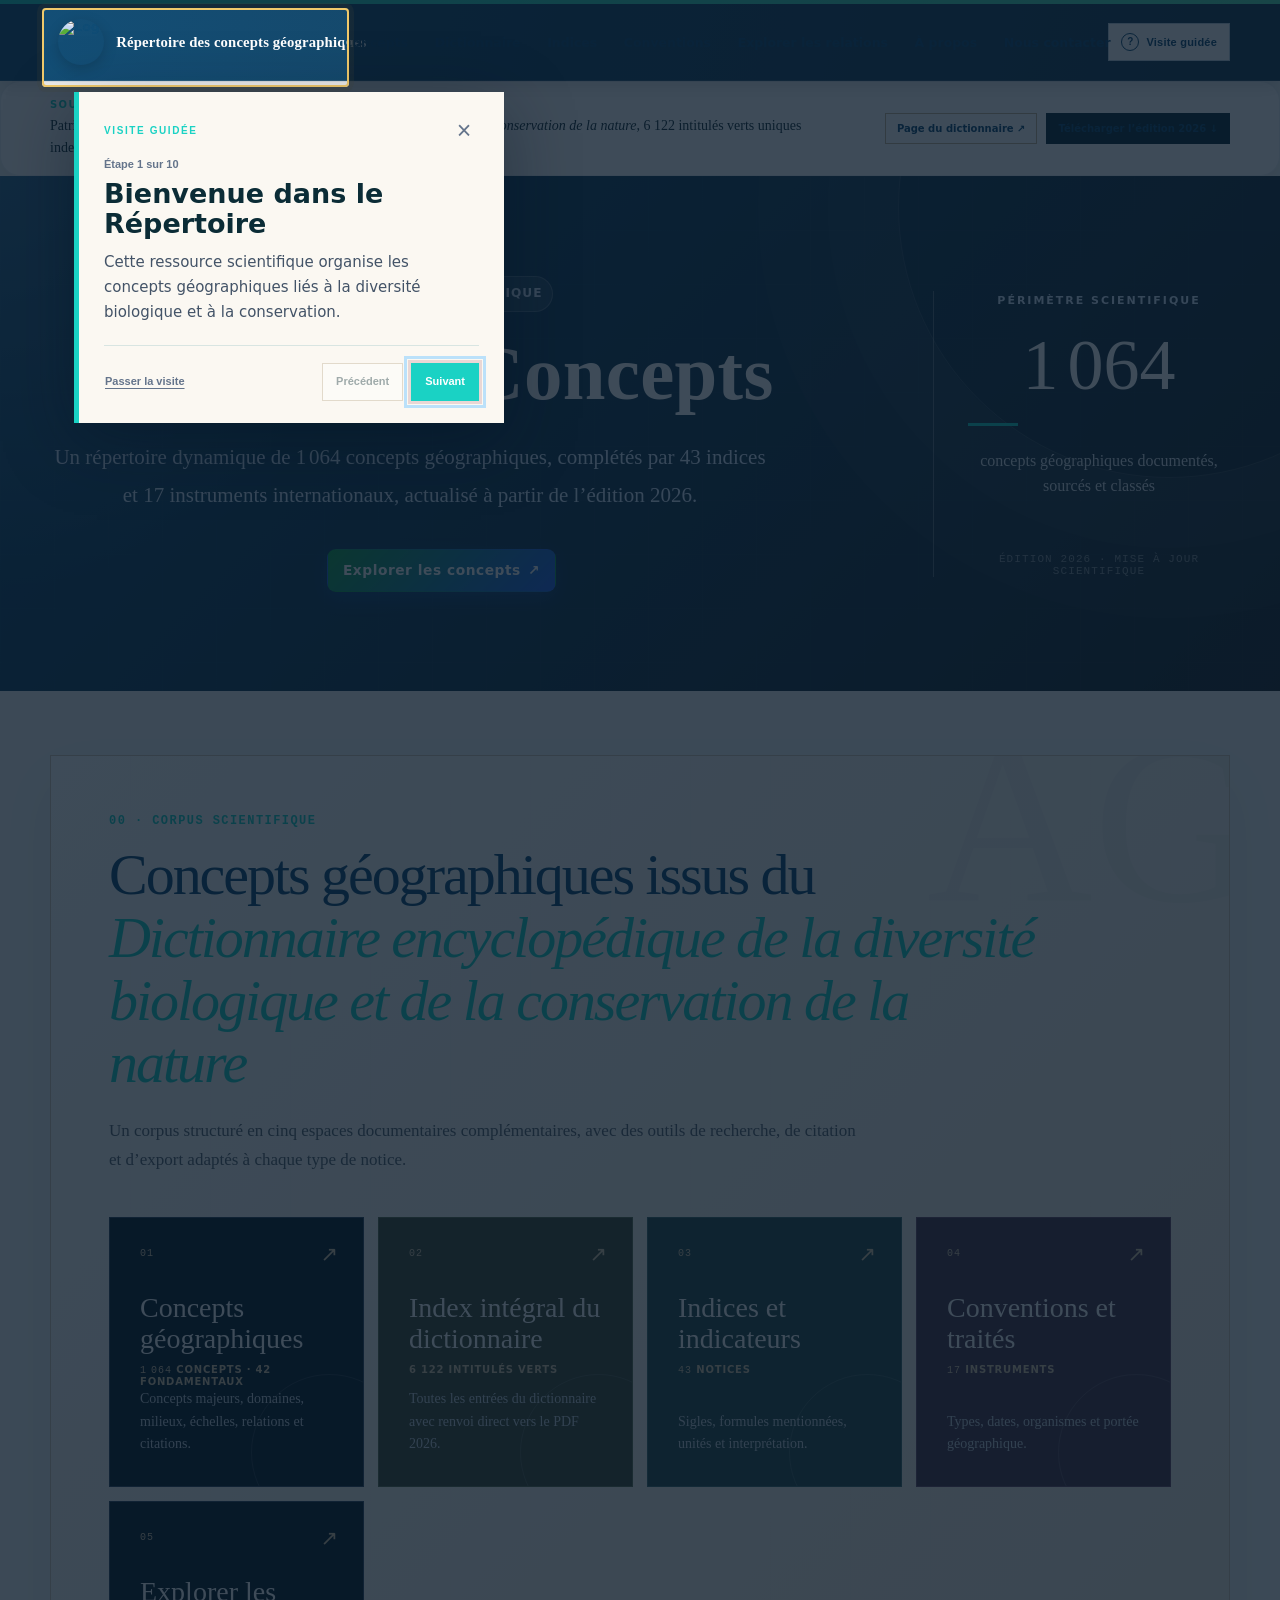
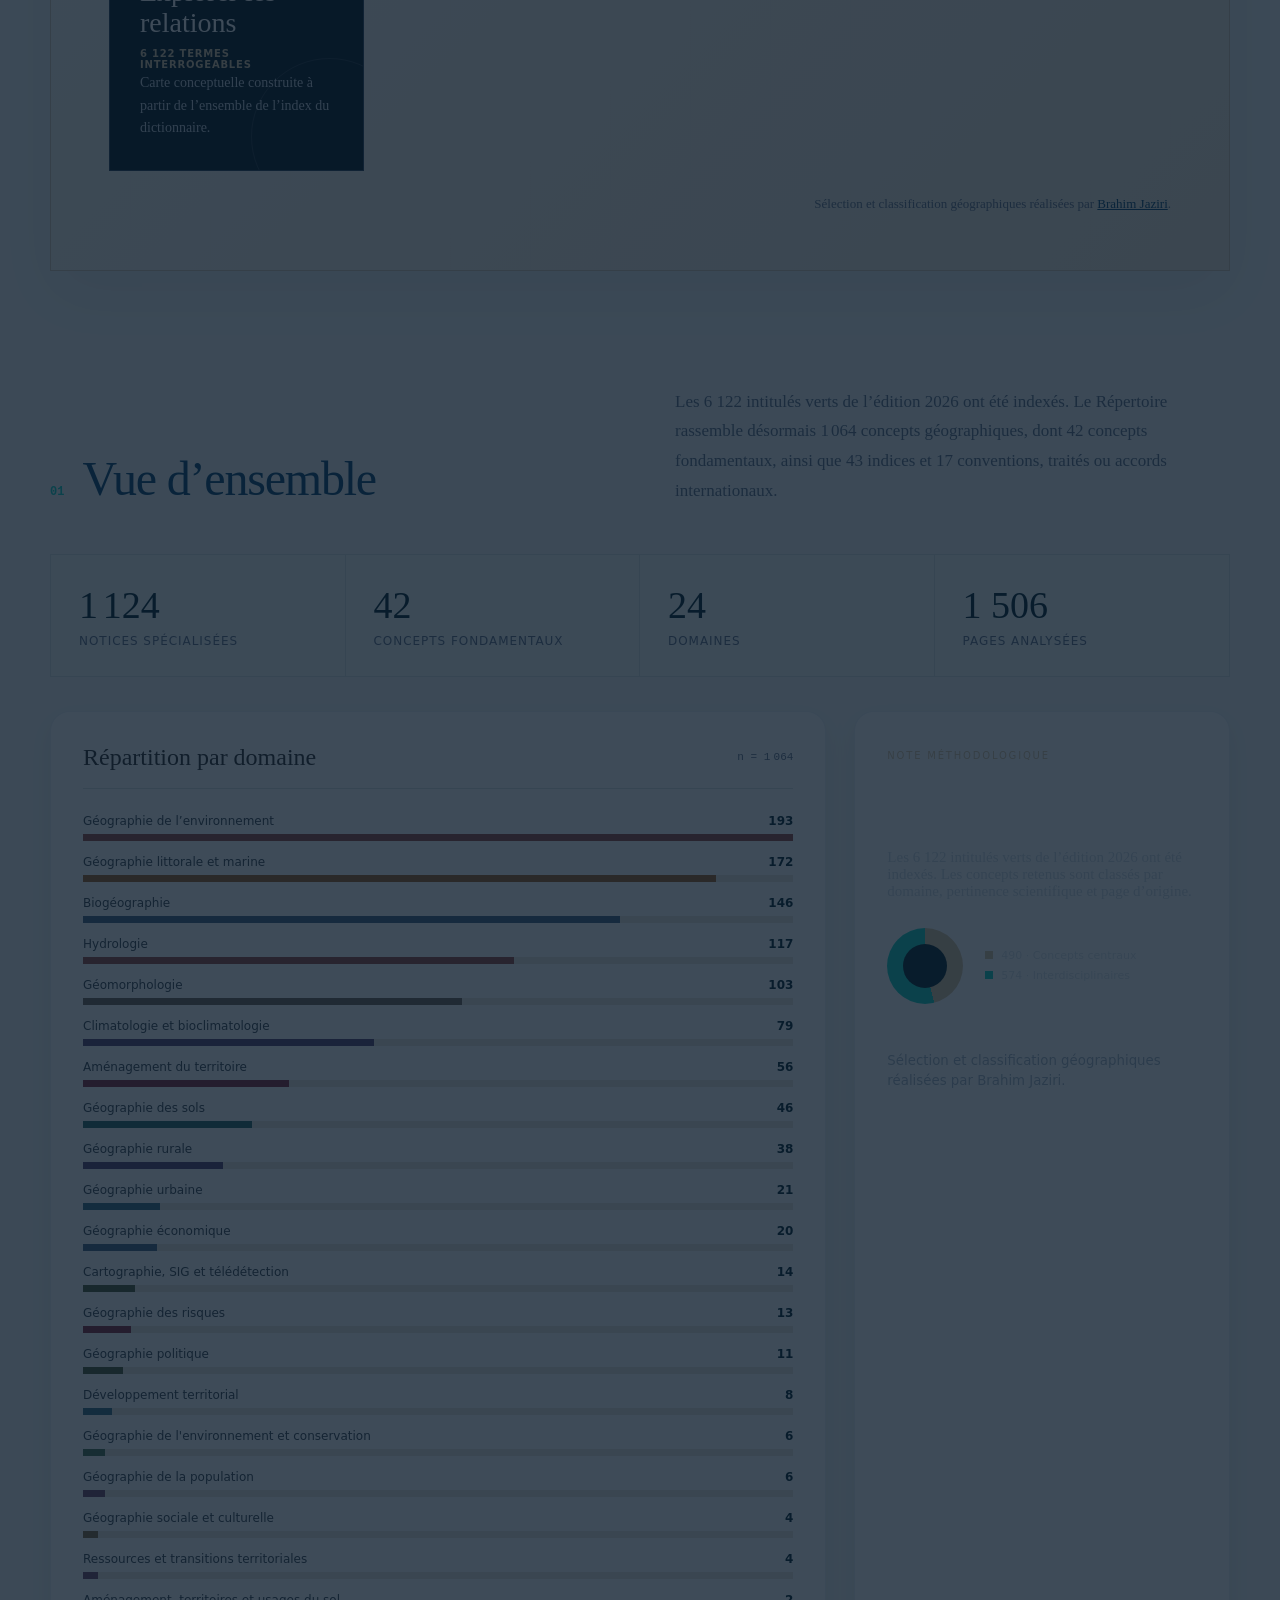
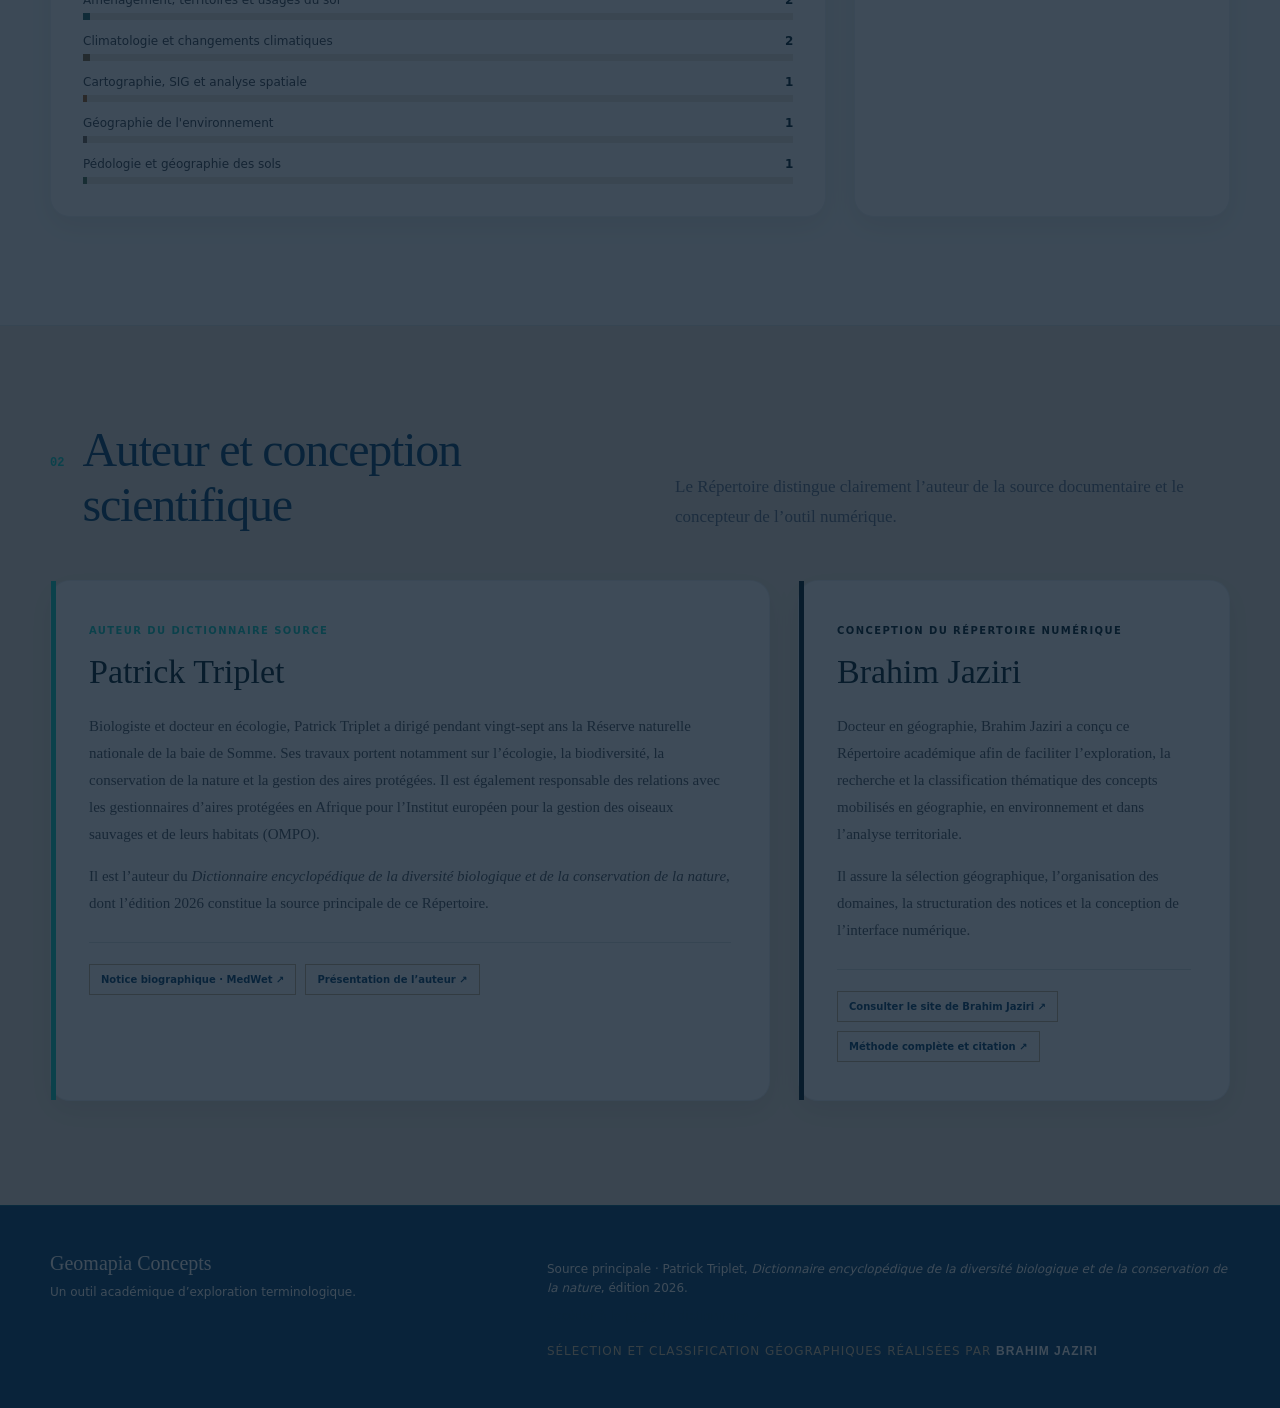
==== index.html @ e2e4eeda "Add files via upload" ====
<!doctype html>
<html lang="fr">
  <head>
    <meta charset="UTF-8" />
    <meta name="viewport" content="width=device-width, initial-scale=1.0" />
    <meta
      name="description"
      content="Geomapia Concepts de 1 500 concepts sur la diversité biologique et la conservation, complétés par 43 indices, 18 instruments internationaux et l’index intégral des 6 122 entrées du dictionnaire de Patrick Triplet."
    />
    <title>Geomapia Concepts</title>
    <link rel="stylesheet" href="./styles.css?v=20260805-geomapia-final" />
    <script src="./suggestions-config.js?v=20260730-4"></script>
    <script src="./navigation.js?v=20260730-3" defer></script>
    <script src="./app.js?v=20260730-5" defer></script>
    <script src="./analytics.js?v=20260730-1" defer></script>
    <script src="./tour.js?v=20260730-3" defer></script>
  </head>
  <body>
    <main>
      <header class="masthead">
        <div class="masthead-line"></div>
        <div class="shell nav">
          <a class="brand" href="./index.html" aria-label="Répertoire des concepts géographiques"><img class="brand-logo" src="./assets/geomapia-logo.svg" alt="Logo Geomapia"><span class="brand-text"><strong>Répertoire des concepts géographiques</strong><small>Geomapia Concepts</small></span></a>
          <nav aria-label="Navigation principale">
            <a href="./concepts.html">Concepts</a>
            <a href="./dictionnaire.html">Dictionnaire</a>
            <a href="./indices.html">Indices</a>
            <a href="./conventions.html">Conventions</a><a href="./relations.html" target="_blank" rel="noopener">Explorer les relations</a>
            <a href="./apropos.html">À propos</a>
            <a href="./contact.html">Nous contacter</a>
          </nav>
          <a class="author-credit" href="https://brahimjaziri.jimdofree.com/" target="_blank" rel="noreferrer">
            Conçu par <strong>Brahim Jaziri</strong>
          </a>
        </div>
      </header>

      <aside class="source-banner" aria-label="Source principale">
        <div class="shell source-banner-inner">
          <div>
            <strong>Source principale · édition 2026</strong>
            <span>
              Patrick Triplet,
              <i>Dictionnaire encyclopédique de la diversité biologique et de la conservation de la nature</i>,
              6 122 intitulés verts uniques indexés, 1 506 pages.
            </span>
          </div>
          <div class="source-links">
            <a href="https://laccreteil.fr/spip.php?article551" target="_blank" rel="noreferrer">Page du dictionnaire ↗</a>
            <a href="https://www.ffem.fr/sites/ffem/files/2026-03/dictionnaire_triplet_2026.pdf" target="_blank" rel="noreferrer">Télécharger l’édition 2026 ↓</a>
          </div>
        </div>
      </aside>

      <section id="top" class="hero">
        <div class="hero-grid shell">
          <div class="hero-copy">
            <p class="eyebrow">Ressource scientifique</p>
            <h1>Geomapia Concepts</h1>
            <p class="hero-subtitle">
              Un répertoire dynamique de <span id="heroConceptCountText">1 500</span> concepts géographiques,
              complétés par <span id="overviewIndicatorCount">43</span> indices et
              <span id="overviewConventionCount">18</span> instruments internationaux,
              actualisé à partir de l’édition 2026.
            </p>
            <a class="primary-button" href="./concepts.html">
              Explorer les concepts <span aria-hidden="true">↗</span>
            </a>
          </div>
          <div class="hero-register" aria-label="Périmètre scientifique">
            <p>Périmètre scientifique</p>
            <div id="heroTotal" class="register-number">1 500</div>
            <div class="register-rule"></div>
            <span>concepts géographiques documentés, sourcés et classés</span>
            <div class="coordinates">ÉDITION 2026 · MISE À JOUR SCIENTIFIQUE</div>
          </div>
        </div>
      </section>

      <section class="portal-section shell" aria-labelledby="portalTitle">
        <div class="portal-heading">
          <span class="section-index">00 · CORPUS SCIENTIFIQUE</span>
          <h2 id="portalTitle">
            Concepts géographiques issus du
            <i>Dictionnaire encyclopédique de la diversité biologique et de la conservation de la nature</i>
          </h2>
          <p>
            Un corpus structuré en cinq espaces documentaires complémentaires, avec des
            outils de recherche, de citation et d’export adaptés à chaque type
            de notice.
          </p>
        </div>
        <div class="portal-grid">
          <a href="./concepts.html">
            <span>01</span>
            <strong>Concepts géographiques</strong>
            <em><span id="portalConceptCount">1 500</span> concepts · 42 fondamentaux</em>
            <p>Concepts majeurs, domaines, milieux, échelles, relations et citations.</p>
          </a>
          <a href="./dictionnaire.html">
            <span>02</span>
            <strong>Index intégral du dictionnaire</strong>
            <em>6 122 intitulés verts</em>
            <p>Toutes les entrées du dictionnaire avec renvoi direct vers le PDF 2026.</p>
          </a>
          <a href="./indices.html">
            <span>03</span>
            <strong>Indices et indicateurs</strong>
            <em><span id="portalIndicatorCount">43</span> notices</em>
            <p>Sigles, formules mentionnées, unités et interprétation.</p>
          </a>
          <a href="./conventions.html">
            <span>04</span>
            <strong>Conventions et traités</strong>
            <em><span id="portalConventionCount">18</span> instruments</em>
            <p>Types, dates, organismes et portée géographique.</p>
          </a>
          <a href="./relations.html" target="_blank" rel="noopener">
            <span>05</span>
            <strong>Explorer les relations</strong>
            <em>6 122 termes interrogeables</em>
            <p>Carte conceptuelle construite à partir de l’ensemble de l’index du dictionnaire.</p>
          </a>
        </div>
        <p class="selection-credit">
          Sélection et classification géographiques réalisées par
          <a href="https://brahimjaziri.jimdofree.com/" target="_blank" rel="noreferrer">Brahim Jaziri</a>.
        </p>
      </section>

      <section id="overview" class="overview-section shell">
        <div class="section-heading">
          <div>
            <span class="section-index">01</span>
            <h2>Vue d’ensemble</h2>
          </div>
          <p>
            Les 6 122 intitulés verts de l’édition 2026 ont été indexés. Le
            Répertoire rassemble désormais <span id="overviewConceptCount">1 500</span>
            concepts géographiques, dont 42 concepts fondamentaux, ainsi que
            <span id="overviewIndicatorCountText">43</span> indices et
            <span id="overviewConventionCountText">18</span> conventions,
            traités ou accords internationaux.
          </p>
        </div>

        <div class="metric-grid">
          <article class="metric"><strong id="totalConcepts">1 561</strong><span>Notices spécialisées</span></article>
          <article class="metric"><strong>42</strong><span>Concepts fondamentaux</span></article>
          <article class="metric"><strong id="totalDomains">10</strong><span>Domaines</span></article>
          <article class="metric"><strong>1 506</strong><span>Pages analysées</span></article>
        </div>

        <div class="analysis-grid">
          <article class="chart-card">
            <div class="card-title-row">
              <h3>Répartition par domaine</h3>
              <span id="chartTotal">n = 1 500</span>
            </div>
            <div id="bars" class="bars" aria-label="Graphique de répartition par domaine"></div>
          </article>

          <aside class="method-card">
            <span class="method-label">Note méthodologique</span>
            <h3>Une sélection géographique contrôlée</h3>
            <p>
              Les 6 122 intitulés verts de l’édition 2026 ont été indexés. Les
              concepts retenus sont classés par domaine, pertinence scientifique
              et page d’origine.
            </p>
            <div class="relevance-figure">
              <div id="relevanceDonut" class="donut" aria-label="Répartition par pertinence"></div>
              <div>
                <p><i class="dot core"></i><span id="centralLegend">…</span> · Concepts centraux</p>
                <p><i class="dot inter"></i><span id="interLegend">…</span> · Interdisciplinaires</p>
              </div>
            </div>
            <small>Sélection et classification géographiques réalisées par Brahim Jaziri.</small>
          </aside>
        </div>
      </section>

      <section id="authors" class="authors-section">
        <div class="shell">
          <div class="section-heading">
            <div>
              <span class="section-index">02</span>
              <h2>Auteur et conception scientifique</h2>
            </div>
            <p>
              Le Répertoire distingue clairement l’auteur de la source documentaire
              et le concepteur de l’outil numérique.
            </p>
          </div>

          <div class="profile-grid">
            <article class="profile-card source-author">
              <span class="profile-role">Auteur du dictionnaire source</span>
              <h3>Patrick Triplet</h3>
              <p>
                Biologiste et docteur en écologie, Patrick Triplet a dirigé
                pendant vingt-sept ans la Réserve naturelle nationale de la
                baie de Somme. Ses travaux portent notamment sur l’écologie,
                la biodiversité, la conservation de la nature et la gestion
                des aires protégées. Il est également responsable des
                relations avec les gestionnaires d’aires protégées en Afrique
                pour l’Institut européen pour la gestion des oiseaux sauvages
                et de leurs habitats (OMPO).
              </p>
              <p>
                Il est l’auteur du
                <i>Dictionnaire encyclopédique de la diversité biologique et
                de la conservation de la nature</i>, dont l’édition 2026
                constitue la source principale de ce Répertoire.
              </p>
              <div class="profile-links">
                <a href="https://medwet.org/fr/dictionnaire-encyclopedique-sur-la-diversite-biologique-et-de-la-conservation-de-la-nature-2026/" target="_blank" rel="noreferrer">Notice biographique · MedWet ↗</a>
                <a href="https://societe-zoologique.fr/12e-edition-du-dictionnaire-de-diversite-biologique-et-de-conservation-de-nature" target="_blank" rel="noreferrer">Présentation de l’auteur ↗</a>
              </div>
            </article>

            <article class="profile-card atlas-author">
              <span class="profile-role">Conception du Répertoire numérique</span>
              <h3>Brahim Jaziri</h3>
              <p>
                Docteur en géographie, Brahim Jaziri a conçu ce Répertoire
                académique afin de faciliter l’exploration, la recherche et
                la classification thématique des concepts mobilisés en
                géographie, en environnement et dans l’analyse territoriale.
              </p>
              <p>
                Il assure la sélection géographique, l’organisation des
                domaines, la structuration des notices et la conception de
                l’interface numérique.
              </p>
              <div class="profile-links">
                <a href="https://brahimjaziri.jimdofree.com/" target="_blank" rel="noreferrer">Consulter le site de Brahim Jaziri ↗</a>
                <a href="./apropos.html">Méthode complète et citation ↗</a>
              </div>
            </article>
          </div>
        </div>
      </section>

      <footer class="site-footer">
        <div class="shell">
          <div>
            <strong>Geomapia Concepts</strong>
            <p>Un outil académique d’exploration terminologique.</p>
          </div>
          <div>
            <p>
              Source principale · Patrick Triplet,
              <i>Dictionnaire encyclopédique de la diversité biologique et de la conservation de la nature</i>,
              édition 2026.
            </p>
            <p><a href="https://laccreteil.fr/spip.php?article551" target="_blank" rel="noreferrer">Accéder à la page du dictionnaire ↗</a></p>
            <p class="footer-credit">
              Sélection et classification géographiques réalisées par
              <a href="https://brahimjaziri.jimdofree.com/" target="_blank" rel="noreferrer"><strong>Brahim Jaziri</strong></a>
            </p>
          </div>
        </div>
      </footer>
    </main>

  </body>
</html>
---- styles.css ----
@font-face {
  font-family: "Emirates Bold";
  src: local("Emirates Bold"), local("Emirates-Bold"), url("./assets/fonts/EMIRATES-BOLD.TTF") format("truetype");
  font-display: swap;
  font-weight: 700;
  font-style: normal;
}

:root {
  --ink: #17283b;
  --navy: #19324c;
  --navy-deep: #102337;
  --burgundy: #8b2e3f;
  --paper: #f4f0e7;
  --cream: #fbf9f4;
  --line: #d7d0c3;
  --muted: #68727d;
  --green: #52623b;
  --sans: "Inter", "Segoe UI", Arial, sans-serif;
}

* { box-sizing: border-box; }
[hidden] { display: none !important; }
html { scroll-behavior: smooth; }
body {
  margin: 0;
  background: var(--cream);
  color: var(--ink);
  font-family: "Inter", "Segoe UI", Arial, sans-serif;
}
button, input, select, textarea { font: inherit; }
button, a { -webkit-tap-highlight-color: transparent; }
.shell { width: min(1180px, calc(100% - 48px)); margin-inline: auto; }

.masthead {
  position: sticky;
  top: 0;
  z-index: 30;
  background: rgba(251, 249, 244, .96);
  border-bottom: 1px solid var(--line);
  backdrop-filter: blur(16px);
}
.masthead-line { height: 4px; background: linear-gradient(90deg, var(--burgundy) 0 18%, var(--navy) 18%); }
.nav { height: 82px; display: flex; align-items: center; gap: 38px; }
.brand { display: flex; align-items: center; gap: 13px; color: var(--ink); text-decoration: none; margin-inline-end: auto; }
.brand-mark {
  width: 42px; height: 42px; border: 1px solid var(--navy); display: grid; place-items: center;
  color: var(--navy); font-family: Georgia, serif; font-weight: 700; letter-spacing: -.04em;
}
.brand span:last-child { display: flex; flex-direction: column; }
.brand strong { font-family: Georgia, "Times New Roman", serif; font-size: 17px; }
.brand small { margin-top: 3px; color: var(--muted); font-size: 10px; letter-spacing: .08em; text-transform: uppercase; }
.nav nav { display: flex; align-items: center; gap: 28px; }
.nav nav a { color: var(--ink); text-decoration: none; font-size: 13px; font-weight: 650; }
.nav nav a:hover { color: var(--burgundy); }
.nav nav a.active { color: var(--burgundy); border-bottom: 2px solid var(--burgundy); padding-bottom: 7px; }
.author-credit {
  padding-left: 22px;
  border-left: 1px solid var(--line);
  color: var(--muted);
  font: 12px Georgia, serif;
  white-space: nowrap;
  text-decoration: none;
}
.author-credit strong { color: var(--burgundy); font-weight: 700; }
.author-credit:hover strong { text-decoration: underline; }

.source-banner {
  background: #efe7d8;
  border-bottom: 1px solid #d6c8af;
  color: var(--ink);
}
.source-banner-inner {
  min-height: 86px;
  display: flex;
  align-items: center;
  justify-content: space-between;
  gap: 34px;
  padding-block: 17px;
}
.source-banner-inner > div:first-child { display: grid; gap: 5px; max-width: 790px; }
.source-banner strong {
  color: var(--burgundy);
  font-size: 10px;
  letter-spacing: .14em;
  text-transform: uppercase;
}
.source-banner span { font: 14px/1.55 Georgia, "Times New Roman", serif; }
.source-links { display: flex; align-items: center; gap: 9px; flex: 0 0 auto; }
.source-links a {
  border: 1px solid #c7b797;
  color: var(--navy);
  padding: 9px 11px;
  font-size: 10px;
  font-weight: 750;
  text-decoration: none;
}
.source-links a:last-child { background: var(--navy); border-color: var(--navy); color: white; }
.source-links a:hover { border-color: var(--burgundy); }

.hero {
  position: relative;
  overflow: hidden;
  background:
    linear-gradient(rgba(25,50,76,.96), rgba(25,50,76,.96)),
    repeating-linear-gradient(0deg, transparent, transparent 36px, rgba(255,255,255,.1) 37px);
  color: white;
}
.hero::before {
  content: ""; position: absolute; width: 540px; height: 540px; border: 1px solid rgba(255,255,255,.12);
  border-radius: 50%; right: -160px; top: -240px; box-shadow: 0 0 0 70px rgba(255,255,255,.025), 0 0 0 140px rgba(255,255,255,.02);
}
.hero-grid { min-height: 515px; display: grid; grid-template-columns: 1.45fr .55fr; align-items: center; gap: 100px; position: relative; }
.eyebrow { margin: 0 0 24px; color: #dbc6a5; font-size: 12px; font-weight: 700; letter-spacing: .22em; text-transform: uppercase; }
.hero h1 {
  max-width: 820px; margin: 0; font-family: Georgia, "Times New Roman", serif; font-size: clamp(48px, 6vw, 78px);
  line-height: .98; font-weight: 500; letter-spacing: -.045em;
}
.hero-subtitle { max-width: 720px; margin: 28px 0 34px; font-family: Georgia, serif; font-size: 21px; line-height: 1.65; color: #dbe3ea; }
.primary-button {
  display: inline-flex; gap: 20px; align-items: center; background: var(--burgundy); color: white; text-decoration: none;
  padding: 15px 20px; font-size: 13px; font-weight: 700; letter-spacing: .04em; transition: transform .2s, background .2s;
}
.primary-button:hover { transform: translateY(-2px); background: #a0394c; }
.hero-register { border-left: 1px solid rgba(255,255,255,.28); padding-left: 34px; position: relative; }
.hero-register > p { margin: 0; color: #dbc6a5; font-size: 11px; font-weight: 700; letter-spacing: .18em; text-transform: uppercase; }
.register-number { font-family: Georgia, serif; font-size: 72px; line-height: 1; margin-top: 18px; }
.register-rule { width: 50px; height: 3px; background: var(--burgundy); margin: 22px 0; }
.hero-register > span { display: block; color: #dbe3ea; font-family: Georgia, serif; line-height: 1.6; }
.coordinates { margin-top: 54px; color: rgba(255,255,255,.45); font: 11px monospace; letter-spacing: .1em; }

.portal-section {
  position: relative;
  margin-block: 64px 22px;
  padding: 58px;
  overflow: hidden;
  background:
    linear-gradient(135deg, rgba(255,255,255,.72), rgba(239,231,216,.92)),
    repeating-linear-gradient(90deg, transparent 0 79px, rgba(25,50,76,.035) 80px);
  border: 1px solid #d5c9b5;
  box-shadow: 0 24px 60px rgba(25,50,76,.08);
}
.portal-section::after {
  content: "AG";
  position: absolute;
  right: -30px;
  top: -65px;
  color: rgba(25,50,76,.035);
  font: 230px Georgia, serif;
  pointer-events: none;
}
.portal-heading { position: relative; max-width: 980px; margin-bottom: 42px; z-index: 1; }
.portal-heading .section-index { display: block; margin-bottom: 16px; letter-spacing: .12em; }
.portal-heading h2 {
  max-width: 940px;
  margin: 0;
  color: var(--navy-deep);
  font: 500 clamp(36px, 4.7vw, 58px)/1.08 Georgia, "Times New Roman", serif;
  letter-spacing: -.035em;
}
.portal-heading h2 i { color: var(--burgundy); font-weight: 500; }
.portal-heading > p {
  max-width: 760px;
  margin: 22px 0 0;
  color: #58636c;
  font: 17px/1.7 Georgia, serif;
}
.portal-grid { position: relative; display: grid; grid-template-columns: repeat(4, 1fr); gap: 14px; z-index: 1; }
.portal-grid a {
  position: relative;
  min-height: 270px;
  display: flex;
  flex-direction: column;
  padding: 30px;
  overflow: hidden;
  border: 1px solid #2d455d;
  background: var(--navy-deep);
  color: white;
  text-decoration: none;
  transition: transform .2s, box-shadow .2s, border-color .2s;
}
.portal-grid a:nth-child(2) { background: #3f4934; border-color: #5d6c4e; }
.portal-grid a:nth-child(3) { background: #254a4a; border-color: #3d6a68; }
.portal-grid a:nth-child(4) { background: #4b3547; border-color: #6a4c65; }
.portal-grid a::before {
  content: "";
  position: absolute;
  right: -45px;
  bottom: -45px;
  width: 155px;
  height: 155px;
  border: 1px solid rgba(255,255,255,.12);
  border-radius: 50%;
}
.portal-grid a::after {
  content: "↗";
  position: absolute;
  right: 25px;
  top: 24px;
  color: #dbc6a5;
  font-size: 21px;
}
.portal-grid a:hover { transform: translateY(-6px); border-color: #dbc6a5; box-shadow: 0 20px 42px rgba(25,50,76,.23); }
.portal-grid span { color: #dbc6a5; font: 10px monospace; letter-spacing: .1em; }
.portal-grid strong { max-width: 260px; margin-top: 33px; color: white; font: 500 28px/1.12 Georgia, serif; }
.portal-grid em { margin-top: 10px; color: #dbc6a5; font-size: 10px; font-style: normal; font-weight: 750; text-transform: uppercase; letter-spacing: .08em; }
.portal-grid p { max-width: 280px; margin: auto 0 0; color: #c8d2dc; font: 14px/1.6 Georgia, serif; }
.selection-credit { position: relative; margin: 25px 0 0; color: var(--muted); font: 13px Georgia, serif; text-align: right; z-index: 1; }
.selection-credit a { color: var(--burgundy); }

.overview-section { padding: 94px 0 108px; }
.section-heading { display: grid; grid-template-columns: 1fr 1fr; align-items: end; gap: 70px; margin-bottom: 48px; }
.section-heading > div { display: flex; align-items: baseline; gap: 18px; }
.section-index { color: var(--burgundy); font: 700 12px monospace; }
.section-heading h2 { margin: 0; font: 500 clamp(32px, 4vw, 48px) Georgia, serif; letter-spacing: -.025em; }
.section-heading > p { margin: 0; color: var(--muted); line-height: 1.75; font-family: Georgia, serif; font-size: 17px; }
.metric-grid { display: grid; grid-template-columns: repeat(4, 1fr); border: 1px solid var(--line); margin-bottom: 34px; }
.metric { padding: 28px; background: var(--paper); border-right: 1px solid var(--line); }
.metric:last-child { border: 0; }
.metric strong { display: block; color: var(--navy); font: 500 38px Georgia, serif; }
.metric span { display: block; margin-top: 7px; color: var(--muted); font-size: 12px; text-transform: uppercase; letter-spacing: .08em; }
.analysis-grid { display: grid; grid-template-columns: 1.55fr .75fr; gap: 28px; }
.chart-card, .method-card { border: 1px solid var(--line); background: white; padding: 32px; }
.card-title-row { display: flex; justify-content: space-between; align-items: center; border-bottom: 1px solid var(--line); padding-bottom: 17px; margin-bottom: 25px; }
.card-title-row h3, .method-card h3 { margin: 0; font: 500 24px Georgia, serif; }
.card-title-row span { color: var(--muted); font: 11px monospace; }
.bars { display: grid; gap: 14px; }
.bar-label { display: flex; justify-content: space-between; gap: 18px; margin-bottom: 6px; font-size: 12px; }
.bar-label span { color: #3f4b55; }
.bar-label strong { color: var(--navy); }
.bar-track { height: 7px; background: #ebe7de; overflow: hidden; }
.bar-fill { height: 100%; transform-origin: left; animation: grow .8s ease both; }
@keyframes grow { from { transform: scaleX(0); } }
.method-card { background: var(--navy); color: white; position: relative; overflow: hidden; }
.method-card::after { content: "φ"; position: absolute; right: -12px; bottom: -55px; font: 190px Georgia, serif; color: rgba(255,255,255,.035); }
.method-label { color: #dbc6a5; font-size: 10px; letter-spacing: .18em; text-transform: uppercase; }
.method-card h3 { margin: 14px 0 18px; max-width: 300px; }
.method-card > p { color: #d0dae3; line-height: 1.75; font: 15px Georgia, serif; }
.method-card small { display: block; color: #aab8c6; line-height: 1.5; border-top: 1px solid rgba(255,255,255,.18); padding-top: 18px; }
.relevance-figure { display: flex; align-items: center; gap: 22px; margin: 28px 0; }
.donut { width: 76px; height: 76px; flex: 0 0 auto; border-radius: 50%; background: conic-gradient(#dbc6a5 0 49.25%, var(--burgundy) 49.25% 100%); position: relative; }
.donut::after { content: ""; position: absolute; inset: 16px; background: var(--navy); border-radius: 50%; }
.relevance-figure p { margin: 7px 0; font-size: 11px; color: #dbe3ea; }
.dot { width: 8px; height: 8px; display: inline-block; margin-right: 8px; background: #dbc6a5; }
.dot.inter { background: var(--burgundy); }

.directory-section { padding: 96px 0; background: var(--navy-deep); color: white; }
.light-heading .section-index { color: #dbc6a5; }
.light-heading > p { color: #abb8c4; }
.filters { display: grid; grid-template-columns: minmax(300px, 1fr) repeat(3, minmax(180px, .55fr)); gap: 12px; margin-bottom: 24px; }
.search-box { height: 55px; display: flex; align-items: center; gap: 13px; background: white; color: var(--ink); padding: 0 18px; }
.search-box span { color: var(--burgundy); font-size: 24px; }
.search-box input { width: 100%; border: 0; outline: 0; background: transparent; color: var(--ink) !important; caret-color: var(--burgundy); -webkit-text-fill-color: var(--ink); opacity: 1; }
.search-box input::placeholder { color: #7b6f68; opacity: 1; }
.filters select { border: 1px solid #536374; background: #1b3249; color: white; padding: 0 16px; outline: none; }
.filters select:focus { border-color: #dbc6a5; }
.results-line { min-height: 42px; display: flex; gap: 8px; align-items: center; color: #aab8c6; font-size: 13px; border-bottom: 1px solid #405166; margin-bottom: 30px; }
.results-line strong { color: white; }
.results-line button { margin-inline-start: auto; border: 0; background: none; color: #dbc6a5; cursor: pointer; text-decoration: underline; }
.concept-grid { display: grid; grid-template-columns: repeat(3, 1fr); gap: 1px; background: #425468; border: 1px solid #425468; }
.concept-card {
  min-height: 310px; padding: 25px; position: relative; background: #f8f5ee; color: var(--ink); cursor: pointer;
  display: flex; flex-direction: column; transition: transform .2s, background .2s; overflow: hidden;
}
.concept-card:hover, .concept-card:focus { z-index: 2; outline: 0; background: white; transform: translateY(-4px); box-shadow: 0 18px 40px rgba(0,0,0,.22); }
.concept-meta { display: flex; justify-content: space-between; gap: 12px; align-items: flex-start; min-height: 37px; }
.concept-meta > span { color: var(--burgundy); font-size: 10px; font-weight: 750; letter-spacing: .04em; text-transform: uppercase; max-width: 62%; }
.concept-meta em { font-style: normal; font-size: 9px; color: #80693d; background: #eee5cc; padding: 4px 6px; }
.concept-meta em.central { color: #42542d; background: #dfe7d2; }
.concept-card h3 { margin: 19px 0 13px; font: 500 25px/1.15 Georgia, serif; padding-right: 25px; }
.concept-card > p { margin: 0; color: #59636c; font: 14px/1.65 Georgia, serif; display: -webkit-box; -webkit-line-clamp: 5; -webkit-box-orient: vertical; overflow: hidden; }
.concept-card footer { display: flex; justify-content: space-between; align-items: center; margin-top: auto; padding-top: 22px; color: #7c858d; font-size: 10px; border-top: 1px solid var(--line); }
.concept-card footer button { border: 0; background: none; padding: 0; color: var(--navy); cursor: pointer; font-weight: 700; }
.card-actions { display: flex; align-items: center; gap: 13px; }
.card-actions button:first-child {
  padding: 6px 8px;
  border: 1px solid #b9ad99;
  color: var(--burgundy);
}
.card-actions button:first-child:hover { border-color: var(--burgundy); }
.card-number { position: absolute; right: 18px; top: 63px; color: #c9c1b4; font: 9px monospace; }
.pagination { display: flex; align-items: center; justify-content: center; gap: 26px; margin-top: 34px; }
.pagination button, .empty-state button { border: 1px solid #536374; background: #fff; color: var(--navy); padding: 11px 15px; cursor: pointer; font-weight: 700; }
.pagination button:hover:not(:disabled) { background: var(--navy); color: #fff; }
.pagination button:disabled { opacity: .52; color: #6f7780; background: #eee9df; cursor: not-allowed; }
.pagination span { color: var(--muted); font-size: 12px; }
.page-jump { display: inline-flex; align-items: center; gap: 7px; color: var(--navy); font-size: 12px; font-weight: 700; }
.page-jump input { width: 64px; border: 1px solid #b9ad99; background: #fff; color: var(--navy); padding: 9px 7px; text-align: center; font-weight: 700; }
.page-jump input:focus { outline: 2px solid rgba(139,46,63,.25); border-color: var(--burgundy); }
.special-notice mark { background: #f3ddb0; color: inherit; padding: 0 .08em; }
.empty-state { padding: 70px; text-align: center; border: 1px solid #425468; }
.empty-state h3 { font: 24px Georgia, serif; }

.authors-section {
  padding: 96px 0 104px;
  background: #ebe5d9;
  border-top: 1px solid var(--line);
}
.profile-grid {
  display: grid;
  grid-template-columns: 1.25fr .75fr;
  gap: 28px;
}
.profile-card {
  position: relative;
  min-height: 390px;
  padding: 38px;
  border: 1px solid var(--line);
  background: var(--cream);
}
.profile-card::before {
  content: "";
  position: absolute;
  inset: 0 auto 0 0;
  width: 5px;
  background: var(--burgundy);
}
.profile-card.atlas-author::before { background: var(--navy); }
.profile-role {
  color: var(--burgundy);
  font-size: 10px;
  font-weight: 750;
  letter-spacing: .14em;
  text-transform: uppercase;
}
.atlas-author .profile-role { color: var(--navy); }
.profile-card h3 {
  margin: 15px 0 22px;
  color: var(--navy);
  font: 500 34px Georgia, "Times New Roman", serif;
}
.profile-card p {
  color: #4f5b65;
  font: 15px/1.8 Georgia, "Times New Roman", serif;
}
.profile-links {
  display: flex;
  flex-wrap: wrap;
  gap: 9px;
  margin-top: 25px;
  padding-top: 21px;
  border-top: 1px solid var(--line);
}
.profile-links a {
  padding: 9px 11px;
  border: 1px solid #c7b797;
  color: var(--navy);
  font-size: 10px;
  font-weight: 750;
  text-decoration: none;
}
.profile-links a:hover { border-color: var(--burgundy); color: var(--burgundy); }

/* Pages documentaires spécialisées */
.catalogue-page { min-height: 70vh; }
.catalogue-hero {
  background: var(--navy);
  color: white;
  border-bottom: 5px solid var(--burgundy);
}
.indicator-hero { background: #254a4a; }
.convention-hero { background: #4b3547; }
.dictionary-hero { background: #284532; }
.catalogue-hero-grid {
  min-height: 330px;
  display: grid;
  grid-template-columns: 1fr 260px;
  align-items: center;
  gap: 80px;
}
.catalogue-hero h1, .about-hero h1 {
  margin: 0;
  font: 500 clamp(44px, 6vw, 68px)/1 Georgia, "Times New Roman", serif;
  letter-spacing: -.04em;
}
.catalogue-hero p:not(.eyebrow), .about-hero p:not(.eyebrow) {
  max-width: 760px;
  margin: 24px 0 0;
  color: #d8e0e6;
  font: 18px/1.65 Georgia, serif;
}
.catalogue-number {
  padding-left: 35px;
  border-left: 1px solid rgba(255,255,255,.3);
}
.catalogue-number strong { display: block; font: 500 70px Georgia, serif; }
.catalogue-number span { color: #dbc6a5; font-size: 11px; text-transform: uppercase; letter-spacing: .12em; }
.catalogue-tools { padding-block: 48px 92px; }
.fundamental-shortcuts {
  display: flex;
  flex-wrap: wrap;
  align-items: center;
  gap: 8px;
  margin-bottom: 18px;
  padding: 17px 20px;
  background: white;
  border: 1px solid #c9b88f;
}
.fundamental-shortcuts > span {
  margin-right: 7px;
  color: var(--burgundy);
  font-size: 10px;
  font-weight: 800;
  text-transform: uppercase;
  letter-spacing: .11em;
}
.fundamental-shortcuts a {
  padding: 7px 9px;
  border: 1px solid var(--line);
  color: var(--navy);
  font: 12px Georgia, serif;
  text-decoration: none;
}
.fundamental-shortcuts a:hover { border-color: var(--burgundy); color: var(--burgundy); }
.classification-note {
  display: grid;
  grid-template-columns: 220px 1fr;
  gap: 35px;
  padding: 24px 28px;
  margin-bottom: 24px;
  background: #efe7d8;
  border: 1px solid #d6c8af;
}
.classification-note strong { color: var(--burgundy); font: 700 11px/1.5 "Inter", sans-serif; text-transform: uppercase; letter-spacing: .11em; }
.classification-note p { margin: 0; color: #4e5962; font: 14px/1.65 Georgia, serif; }
.advanced-filters {
  display: grid;
  grid-template-columns: minmax(340px, 1fr) repeat(2, minmax(180px, .55fr));
  gap: 10px;
  padding: 18px;
  background: var(--navy-deep);
}
.advanced-filters .search-box { grid-row: span 2; height: auto; min-height: 54px; }
.advanced-filters select {
  min-height: 50px;
  border: 1px solid #536374;
  background: #1b3249;
  color: white;
  padding: 0 14px;
}
.tool-row {
  min-height: 62px;
  display: flex;
  align-items: center;
  gap: 9px;
  border-bottom: 1px solid var(--line);
  margin-bottom: 24px;
}
.tool-row p { margin-right: auto; color: var(--muted); }
.tool-row p strong { color: var(--navy); }
.tool-row button, .modal-tool-row button, .modal-tool-row a {
  border: 1px solid #b9ad99;
  background: transparent;
  color: var(--navy);
  padding: 9px 11px;
  font-size: 11px;
  font-weight: 700;
  text-decoration: none;
  cursor: pointer;
}
.tool-row button:hover, .modal-tool-row button:hover, .modal-tool-row a:hover {
  border-color: var(--burgundy);
  color: var(--burgundy);
}
.special-grid {
  display: grid;
  grid-template-columns: repeat(3, 1fr);
  gap: 16px;
}
.special-notice {
  min-height: 410px;
  display: flex;
  flex-direction: column;
  padding: 26px;
  background: white;
  border: 1px solid var(--line);
  border-top: 4px solid var(--burgundy);
}
.special-notice.fundamental-notice {
  background: #fffdf8;
  border-color: #c9b88f;
  border-top-width: 6px;
  box-shadow: 0 13px 30px rgba(25,50,76,.08);
}
.special-notice.fundamental-notice .notice-topline > span { color: var(--burgundy); }
.indicator-hero ~ .catalogue-tools .special-notice { border-top-color: #2f6f6d; }
.convention-hero ~ .catalogue-tools .special-notice { border-top-color: #76506f; }
.notice-topline { display: flex; justify-content: space-between; gap: 16px; color: var(--burgundy); font-size: 9px; font-weight: 750; text-transform: uppercase; letter-spacing: .07em; }
.notice-topline em { color: var(--muted); font-style: normal; white-space: nowrap; }
.special-notice h2 { margin: 20px 0 14px; color: var(--navy); font: 500 27px/1.14 Georgia, serif; }
.notice-tags { display: flex; flex-wrap: wrap; gap: 6px; margin-bottom: 17px; }
.notice-tags span { padding: 5px 7px; background: #eee8dc; color: #675f54; font-size: 9px; }
.special-notice > p {
  margin: 0;
  color: #59636c;
  font: 14px/1.7 Georgia, serif;
  display: -webkit-box;
  -webkit-line-clamp: 7;
  -webkit-box-orient: vertical;
  overflow: hidden;
}
.notice-actions { display: flex; flex-wrap: wrap; gap: 7px; margin-top: auto; padding-top: 23px; }
.notice-actions button, .notice-actions a { border: 1px solid var(--line); background: transparent; color: var(--navy); padding: 8px; font-size: 10px; font-weight: 700; cursor: pointer; text-decoration: none; }
.notice-actions button:first-child { background: var(--navy); border-color: var(--navy); color: white; }
.notice-actions .official-source-link {
  width: 100%;
  margin-top: 3px;
  border-color: #b7c6ae;
  background: #edf3e9;
  color: #315a34;
}
.notice-actions .official-source-link:hover { border-color: var(--green); }
.specialized-modal { width: min(980px, 100%); }
.detail-list { margin: 32px 0 0; border-top: 1px solid var(--line); }
.detail-list > div { display: grid; grid-template-columns: 240px 1fr; gap: 25px; padding: 13px 0; border-bottom: 1px solid var(--line); }
.detail-list dt { color: var(--muted); font-size: 10px; font-weight: 750; text-transform: uppercase; letter-spacing: .08em; }
.detail-list dd { margin: 0; color: var(--ink); font: 14px/1.55 Georgia, serif; }
.modal-tool-row { display: flex; flex-wrap: wrap; gap: 8px; margin-top: 25px; }
.load-error { grid-column: 1 / -1; padding: 50px; color: var(--burgundy); border: 1px solid var(--line); text-align: center; }

/* Index intégral du dictionnaire */
.dictionary-tools { padding-block: 48px 92px; }
.dictionary-search-panel {
  display: grid;
  grid-template-columns: minmax(320px, 1fr) 240px;
  gap: 10px;
  padding: 18px;
  background: var(--navy-deep);
}
.dictionary-search-panel .search-box { min-height: 54px; }
.dictionary-search-panel select {
  min-height: 54px;
  border: 1px solid #536374;
  background: #1b3249;
  color: white;
  padding: 0 14px;
}
.alphabet-filter {
  display: flex;
  flex-wrap: wrap;
  gap: 5px;
  padding: 18px 0;
  border-bottom: 1px solid var(--line);
}
.alphabet-filter button {
  min-width: 35px;
  height: 35px;
  border: 1px solid var(--line);
  background: white;
  color: var(--navy);
  cursor: pointer;
  font-size: 11px;
  font-weight: 750;
}
.alphabet-filter button:first-child { padding-inline: 13px; }
.alphabet-filter button:hover,
.alphabet-filter button.active {
  border-color: var(--green);
  background: var(--green);
  color: white;
}
.dictionary-tool-row { margin-bottom: 0; }
.dictionary-list {
  border: 1px solid var(--line);
  border-top: 0;
  background: white;
}
.dictionary-entry {
  display: grid;
  grid-template-columns: 58px minmax(0, 1fr) 280px;
  gap: 22px;
  align-items: center;
  min-height: 116px;
  padding: 19px 24px;
  border-bottom: 1px solid var(--line);
}
.dictionary-entry:last-child { border-bottom: 0; }
.dictionary-entry:hover { background: #f7f4ec; }
.dictionary-entry-number {
  color: #8d938d;
  font: 10px monospace;
}
.dictionary-entry h2 {
  margin: 0;
  color: #1a6523;
  font: 700 21px/1.25 Georgia, "Times New Roman", serif;
}
.dictionary-entry p {
  margin: 7px 0 0;
  color: var(--muted);
  font: 13px/1.5 Georgia, serif;
}
.dictionary-entry-page {
  display: grid;
  justify-items: start;
  gap: 7px;
  padding-left: 19px;
  border-left: 1px solid var(--line);
}
.dictionary-entry-page span {
  color: var(--muted);
  font-size: 9px;
  text-transform: uppercase;
  letter-spacing: .08em;
}
.dictionary-entry-page a,
.dictionary-entry-page button {
  border: 0;
  background: none;
  color: var(--navy);
  padding: 0;
  font-size: 11px;
  font-weight: 750;
  text-decoration: none;
  cursor: pointer;
}
.dictionary-entry-page a { color: var(--burgundy); }
.dictionary-entry-page a:hover,
.dictionary-entry-page button:hover { text-decoration: underline; }
.dictionary-related {
  width: 100%;
  display: grid;
  gap: 6px;
  margin-top: 7px;
  padding-top: 11px;
  border-top: 1px solid var(--line);
}
.dictionary-entry-page .dictionary-related a {
  display: block;
  padding: 8px 10px;
  border: 1px solid #b7c6ae;
  background: #edf3e9;
  color: #315a34;
  text-decoration: none;
}
.dictionary-entry-page .dictionary-related a:hover {
  border-color: var(--green);
  text-decoration: none;
}
.dictionary-entry-page .dictionary-suggest {
  width: 100%;
  margin-top: 7px;
  padding: 9px 10px;
  border: 1px solid #c9aab0;
  color: var(--burgundy);
  text-decoration: none;
}
.dictionary-entry-page .dictionary-suggest:hover {
  border-color: var(--burgundy);
  background: #f8eff1;
  text-decoration: none;
}
.dictionary-pagination button {
  border-color: #b9ad99;
  color: var(--navy);
}
.dictionary-pagination span { color: var(--muted); }
.dictionary-empty {
  display: grid;
  gap: 8px;
  padding: 70px 30px;
  text-align: center;
}
.dictionary-empty strong { color: var(--navy); font: 26px Georgia, serif; }
.dictionary-empty span { color: var(--muted); font-size: 13px; }

/* À propos */
.about-hero { padding: 105px 0; background: var(--navy); color: white; }
.about-content { padding-block: 74px 100px; }
.about-lead {
  display: grid;
  grid-template-columns: 90px minmax(0, 780px);
  gap: 30px;
  padding: 38px 0;
  border-bottom: 1px solid var(--line);
}
.about-lead > span { color: var(--burgundy); font: 700 12px monospace; }
.about-lead h2, .rights-panel h2 { margin: 0 0 16px; color: var(--navy); font: 500 34px Georgia, serif; }
.about-lead p, .about-lead li, .rights-panel p { color: #53606a; font: 16px/1.8 Georgia, serif; }
.about-lead blockquote {
  margin: 22px 0;
  padding: 22px 28px;
  border-left: 4px solid var(--burgundy);
  background: var(--paper);
  color: #46535e;
  font: 15px/1.75 Georgia, serif;
}
.reference-resources > div { min-width: 0; }
.reference-resources > div > p { margin-top: 0; }
.reference-group { margin-top: 28px; padding-top: 24px; border-top: 1px solid var(--line); }
.reference-group h3 { margin: 0 0 14px; color: var(--navy); font: 700 13px/1.25 Arial, sans-serif; letter-spacing: .08em; text-transform: uppercase; }
.reference-list { display: grid; gap: 13px; margin: 0; padding: 0; list-style: none; }
.reference-list li { margin: 0; padding: 14px 16px; border-left: 3px solid var(--moss); background: #f5f2eb; }
.reference-list a { color: var(--navy); text-decoration: none; }
.reference-list a:hover { color: var(--burgundy); text-decoration: underline; }
.reference-list span { display: block; margin-top: 5px; color: #5f6a72; font: 14px/1.55 Georgia, serif; }
.reference-list-compact { grid-template-columns: repeat(2, minmax(0, 1fr)); }
.signature-statement { display: inline-block; margin-top: 16px; color: var(--burgundy); font: 700 14px/1.5 Georgia, serif; }
.about-profiles { margin-top: 64px; }
.rights-panel { margin-top: 28px; padding: 38px; background: var(--navy-deep); color: white; }
.rights-panel h2 { color: white; }
.rights-panel p { color: #c5d0da; }
.rights-panel a { color: #dbc6a5; }

/* Contact */
.contact-hero { padding-block: 82px; }
.contact-content {
  display: grid;
  grid-template-columns: .8fr 1.2fr;
  gap: 34px;
  padding-block: 72px 100px;
}
.contact-card, .contact-form {
  border: 1px solid var(--line);
  background: white;
  padding: 42px;
}
.contact-card { border-top: 5px solid var(--burgundy); }
.contact-card h2, .contact-form h2 {
  margin: 12px 0;
  color: var(--navy);
  font: 500 34px/1.15 Georgia, serif;
}
.contact-card p { margin: 24px 0; color: #53606a; font: 15px/1.75 Georgia, serif; }
.contact-email { color: var(--burgundy); font: 700 18px Georgia, serif; }
.contact-actions { display: flex; flex-wrap: wrap; gap: 9px; }
.contact-actions a, .contact-actions button {
  border: 1px solid #c7b797;
  background: transparent;
  color: var(--navy);
  padding: 11px 13px;
  font-size: 11px;
  font-weight: 750;
  text-decoration: none;
  cursor: pointer;
}
.contact-actions a { background: var(--navy); border-color: var(--navy); color: white; }
.newsletter-panel { margin-top: 34px; padding-top: 28px; border-top: 1px solid var(--line); }
.newsletter-panel h3 { margin: 10px 0; color: var(--navy); font: 500 27px/1.15 Georgia, serif; }
.newsletter-panel p { margin: 0 0 16px; }
.newsletter-form { display: grid; gap: 13px; }
.newsletter-form label { display: grid; gap: 7px; color: var(--navy); font-size: 11px; font-weight: 750; letter-spacing: .04em; text-transform: uppercase; }
.newsletter-form input { width: 100%; border: 1px solid var(--line); background: var(--cream); color: var(--ink); padding: 11px 12px; font-size: 14px; font-weight: 400; letter-spacing: 0; text-transform: none; }
.newsletter-form button { justify-self: start; border: 1px solid var(--burgundy); background: var(--burgundy); color: white; padding: 11px 13px; font-size: 11px; font-weight: 750; cursor: pointer; }
.newsletter-form button:disabled { cursor: wait; opacity: .65; }
.contact-form { display: grid; gap: 19px; }
.contact-form-heading { margin-bottom: 5px; }
.contact-form-heading > span {
  color: var(--burgundy);
  font-size: 10px;
  font-weight: 750;
  letter-spacing: .13em;
  text-transform: uppercase;
}
.contact-form label {
  display: grid;
  gap: 8px;
  color: var(--navy);
  font-size: 11px;
  font-weight: 750;
  letter-spacing: .04em;
  text-transform: uppercase;
}
.contact-form input, .contact-form select, .contact-form textarea {
  width: 100%;
  border: 1px solid var(--line);
  border-radius: 0;
  background: var(--cream);
  color: var(--ink);
  padding: 13px 14px;
  font-size: 14px;
  font-weight: 400;
  letter-spacing: 0;
  text-transform: none;
}
.contact-form textarea { resize: vertical; min-height: 170px; line-height: 1.55; }
.contact-form input:focus, .contact-form select:focus, .contact-form textarea:focus {
  outline: 2px solid rgba(139, 46, 63, .2);
  border-color: var(--burgundy);
}
.contact-submit { border: 0; cursor: pointer; justify-self: start; }
.contact-submit:disabled { cursor: wait; opacity: .65; }
.form-honeypot { position: absolute !important; left: -10000px !important; }
.form-status { min-height: 20px; margin: -2px 0 0; font-size: 13px; line-height: 1.5; }
.form-status.success { color: #35613f; }
.form-status.error { color: var(--burgundy); }
.form-note { margin: -6px 0 0; color: var(--muted); font-size: 11px; }
.suggestion-form-fields {
  display: grid;
  gap: 18px;
  padding: 22px;
  border: 1px solid #c8bba7;
  background: #f7f3eb;
}
.suggestion-form-fields[hidden] { display: none; }
.suggestion-form-intro {
  padding-bottom: 14px;
  border-bottom: 1px solid #d9cfbf;
}
.suggestion-form-intro strong {
  display: block;
  color: var(--navy);
  font: 700 19px Georgia, serif;
}
.suggestion-form-intro p {
  margin: 6px 0 0;
  color: var(--muted);
  font-size: 13px;
  line-height: 1.55;
}
.optional-label {
  color: var(--muted);
  font-weight: 400;
}


/* Typographie arabe harmonisée sur l’ensemble du site */
:lang(ar),
[lang="ar"],
[dir="rtl"],
input[lang="ar"],
textarea[lang="ar"] {
  font-family: "Emirates Bold", Tahoma, Arial, sans-serif !important;
  font-size: 20px !important;
  font-weight: 700;
  line-height: 1.9;
}

@media print {
  .masthead, .source-banner, .advanced-filters, .tool-row, .pagination,
  .notice-actions, .site-footer, .modal-backdrop { display: none !important; }
  body { background: white; }
  .catalogue-hero { color: black; background: white; border-bottom: 2px solid black; }
  .catalogue-hero p:not(.eyebrow), .catalogue-number span { color: #333; }
  .catalogue-tools { padding-top: 20px; }
  .special-grid { grid-template-columns: 1fr 1fr; }
  .special-notice { break-inside: avoid; min-height: auto; }
}

.site-footer { background: #091827; color: #a9b4be; padding: 46px 0; border-top: 1px solid #304254; }
.site-footer .shell { display: grid; grid-template-columns: 1fr 1.6fr; gap: 70px; }
.site-footer strong { color: white; font: 20px Georgia, serif; }
.site-footer p { line-height: 1.65; font-size: 12px; margin: 8px 0 0; }
.site-footer a { color: #dbc6a5; }
.site-footer .footer-credit { margin-top: 15px; color: #dbc6a5; text-transform: uppercase; letter-spacing: .08em; }
.site-footer .footer-credit strong { color: white; font: 700 12px "Inter", "Segoe UI", sans-serif; }

.modal-backdrop { position: fixed; inset: 0; z-index: 50; background: rgba(7,20,33,.78); display: grid; place-items: center; padding: 24px; backdrop-filter: blur(8px); }
.concept-modal { position: relative; width: min(820px, 100%); max-height: 88vh; overflow: auto; background: var(--cream); color: var(--ink); padding: 52px 60px; box-shadow: 0 30px 90px rgba(0,0,0,.35); }
.modal-close { position: absolute; right: 22px; top: 18px; width: 38px; height: 38px; border: 1px solid var(--line); background: transparent; color: var(--ink); font-size: 24px; cursor: pointer; }
.modal-rule { width: 55px; height: 4px; background: var(--burgundy); }
.modal-domain { margin: 24px 0 13px; color: var(--burgundy); font-size: 11px; font-weight: 750; text-transform: uppercase; letter-spacing: .09em; }
.concept-modal h2 { margin: 0; font: 500 clamp(36px, 5vw, 52px)/1.08 Georgia, serif; letter-spacing: -.03em; }
.modal-badges { display: flex; gap: 8px; margin: 20px 0 35px; }
.modal-badges span { border: 1px solid var(--line); padding: 6px 9px; color: var(--muted); font-size: 10px; }
.concept-modal h3 { margin: 28px 0 9px; color: var(--navy); font-size: 10px; text-transform: uppercase; letter-spacing: .12em; }
.modal-definition { margin: 0; font: 17px/1.85 Georgia, serif; color: #36434e; }
.notice-translation { margin: 8px 0 0; color: #5d6870; font: 13px/1.5 Georgia, serif; }
.notice-translation-ar { color: #21455d; font-family: "Emirates Bold", Tahoma, Arial, sans-serif; font-size: 20px; font-weight: 700; line-height: 1.9; text-align: right; }
.notice-actions a { border: 1px solid #c7b797; background: transparent; color: var(--navy); padding: 11px 13px; font-size: 11px; font-weight: 750; text-decoration: none; }
.notice-actions a:hover { border-color: var(--burgundy); color: var(--burgundy); }
.modal-translations { margin-top: 28px; padding: 19px 20px; border-left: 4px solid var(--moss); background: #f1f4ed; }
.modal-translations h3 { margin-top: 0; }
.modal-translations dl { display: grid; gap: 12px; margin: 0; }
.modal-translations dl > div { display: grid; grid-template-columns: 145px minmax(0, 1fr); gap: 14px; }
.modal-translations dt { color: var(--muted); font-size: 11px; font-weight: 700; letter-spacing: .05em; text-transform: uppercase; }
.modal-translations dd { margin: 0; color: var(--navy); font: 16px/1.6 Georgia, serif; }
.modal-translations dd[lang="ar"], [lang="ar"].arabic-text { font-family: "Emirates Bold", Tahoma, Arial, sans-serif; font-size: 20px; font-weight: 700; line-height: 1.9; }
.definition-continuation { color: var(--burgundy); font-weight: 700; text-decoration: none; }
.definition-continuation:hover { text-decoration: underline; }
.modal-reference { border-top: 1px solid var(--line); margin-top: 34px; padding-top: 3px; }
.modal-reference p { color: var(--muted); font-size: 13px; line-height: 1.65; margin: 0; }
@media (max-width: 920px) {
  .nav nav { display: none; }
  .author-credit { margin-left: auto; }
  .hero-grid { grid-template-columns: 1fr; gap: 40px; padding: 80px 0; }
  .hero-register { max-width: 380px; }
  .metric-grid { grid-template-columns: repeat(2, 1fr); }
  .metric:nth-child(2) { border-right: 0; }
  .analysis-grid, .section-heading, .profile-grid { grid-template-columns: 1fr; }
  .catalogue-hero-grid { grid-template-columns: 1fr; gap: 25px; padding-block: 65px; }
  .catalogue-number { padding: 0; border: 0; }
  .catalogue-number strong { font-size: 48px; }
  .advanced-filters { grid-template-columns: 1fr 1fr; }
  .advanced-filters .search-box { grid-column: 1 / -1; grid-row: auto; min-height: 54px; }
  .special-grid { grid-template-columns: repeat(2, 1fr); }
  .portal-grid { grid-template-columns: 1fr; }
  .source-banner-inner { align-items: flex-start; flex-direction: column; gap: 13px; }
  .filters { grid-template-columns: 1fr 1fr; }
  .search-box { grid-column: 1 / -1; }
  .concept-grid { grid-template-columns: repeat(2, 1fr); }
  .contact-content { grid-template-columns: 1fr; }
  .dictionary-entry { grid-template-columns: 45px minmax(0, 1fr); }
  .dictionary-entry-page { grid-column: 2; border-left: 0; padding-left: 0; }
}

@media (max-width: 620px) {
  .shell { width: min(100% - 28px, 1180px); }
  .nav { height: 70px; }
  .brand small { display: none; }
  .brand strong { font-size: 14px; }
  .brand-mark { width: 36px; height: 36px; }
  .author-credit { display: none; }
  .contact-card, .contact-form { padding: 28px 22px; }
  .hero-grid { min-height: auto; padding: 68px 0; }
  .hero h1 { font-size: 46px; }
  .hero-subtitle { font-size: 18px; }
  .hero-register { display: none; }
  .overview-section, .directory-section, .authors-section { padding: 68px 0; }
  .portal-section { margin-block: 28px; padding: 40px 24px; }
  .portal-heading h2 { font-size: 34px; }
  .section-heading { gap: 20px; margin-bottom: 34px; }
  .metric-grid { grid-template-columns: 1fr 1fr; }
  .metric { padding: 20px; }
  .metric strong { font-size: 29px; }
  .chart-card, .method-card { padding: 22px; }
  .source-links { align-items: stretch; flex-direction: column; width: 100%; }
  .source-links a { text-align: center; }
  .filters { grid-template-columns: 1fr; }
  .search-box { grid-column: auto; }
  .filters select { height: 52px; }
  .concept-grid { grid-template-columns: 1fr; }
  .concept-card { min-height: 285px; }
  .site-footer .shell { grid-template-columns: 1fr; gap: 24px; }
  .concept-modal { padding: 44px 24px 30px; }
  .modal-backdrop { padding: 10px; }
  .classification-note, .about-lead { grid-template-columns: 1fr; gap: 12px; }
  .advanced-filters, .special-grid { grid-template-columns: 1fr; }
  .advanced-filters .search-box { grid-column: auto; }
  .tool-row { align-items: stretch; flex-direction: column; padding-block: 18px; }
  .tool-row p { margin: 0; }
  .detail-list > div { grid-template-columns: 1fr; gap: 6px; }
  .dictionary-search-panel { grid-template-columns: 1fr; }
  .dictionary-entry {
    grid-template-columns: 1fr;
    gap: 8px;
    padding: 20px;
  }
  .dictionary-entry-number { display: none; }
  .dictionary-entry-page {
    grid-column: auto;
    margin-top: 6px;
    padding-top: 13px;
    border-top: 1px solid var(--line);
  }
}

@media (prefers-reduced-motion: reduce) {
  * { scroll-behavior: auto !important; animation: none !important; transition: none !important; }
}

/* Visite guidée interactive */
.tour-launcher {
  align-items: center;
  background: transparent;
  border: 1px solid var(--line);
  color: var(--navy);
  cursor: pointer;
  display: inline-flex;
  flex: 0 0 auto;
  font: 700 11px/1 var(--sans);
  gap: 7px;
  letter-spacing: .02em;
  margin-left: 14px;
  min-height: 38px;
  padding: 0 12px;
}
.tour-launcher:hover,
.tour-launcher:focus-visible {
  background: var(--navy);
  border-color: var(--navy);
  color: #fff;
  outline: none;
}
.tour-launcher > span:first-child {
  align-items: center;
  border: 1px solid currentColor;
  border-radius: 50%;
  display: inline-flex;
  font-size: 10px;
  height: 18px;
  justify-content: center;
  width: 18px;
}
.tour-open { overscroll-behavior: none; }
.tour-overlay {
  background: transparent;
  inset: 0;
  position: fixed;
  z-index: 9998;
}
.tour-spotlight {
  border: 2px solid #f0c96b;
  border-radius: 4px;
  box-shadow:
    0 0 0 9999px rgba(8, 25, 42, .78),
    0 0 0 5px rgba(240, 201, 107, .22);
  pointer-events: none;
  position: fixed;
  transition: inset .28s ease, width .28s ease, height .28s ease;
  z-index: 9999;
}
.tour-tooltip {
  background: #fbf8f2;
  border-left: 5px solid var(--burgundy);
  box-shadow: 0 18px 65px rgba(3, 18, 31, .35);
  color: var(--navy);
  display: none;
  max-width: min(430px, calc(100vw - 28px));
  padding: 24px 25px 22px;
  position: fixed;
  width: 430px;
  z-index: 10000;
}
.tour-tooltip-top {
  align-items: center;
  display: flex;
  justify-content: space-between;
}
.tour-kicker {
  color: var(--burgundy);
  font: 800 10px/1 var(--sans);
  letter-spacing: .16em;
  text-transform: uppercase;
}
.tour-close {
  align-items: center;
  background: transparent;
  border: 0;
  color: var(--muted);
  cursor: pointer;
  display: inline-flex;
  font: 400 25px/1 var(--sans);
  height: 30px;
  justify-content: center;
  padding: 0;
  width: 30px;
}
.tour-progress {
  color: var(--muted);
  font: 700 11px/1.3 var(--sans);
  margin: 11px 0 8px;
}
.tour-tooltip h2 {
  font-size: 27px;
  line-height: 1.12;
  margin: 0 0 11px;
}
.tour-description {
  color: #435367;
  font-size: 15px;
  line-height: 1.65;
  margin: 0;
}
.tour-actions {
  align-items: center;
  border-top: 1px solid var(--line);
  display: flex;
  gap: 15px;
  justify-content: space-between;
  margin-top: 20px;
  padding-top: 17px;
}
.tour-actions > div { display: flex; gap: 8px; }
.tour-actions button {
  background: #fff;
  border: 1px solid #bba98c;
  color: var(--navy);
  cursor: pointer;
  font: 700 11px/1 var(--sans);
  min-height: 38px;
  padding: 0 13px;
}
.tour-actions .tour-next {
  background: var(--burgundy);
  border-color: var(--burgundy);
  color: #fff;
}
.tour-actions .tour-skip {
  background: transparent;
  border-color: transparent;
  color: var(--muted);
  padding-inline: 0;
  text-decoration: underline;
  text-underline-offset: 3px;
}
.tour-actions button:hover,
.tour-actions button:focus-visible {
  box-shadow: 0 0 0 3px rgba(139, 46, 63, .16);
  outline: none;
}
.tour-actions button:disabled {
  cursor: not-allowed;
  opacity: .38;
}

@media (max-width: 1120px) {
  .tour-launcher > span:last-child { display: none; }
  .tour-launcher { margin-left: auto; padding-inline: 9px; }
}

@media (max-width: 620px) {
  .tour-launcher { min-height: 36px; }
  .tour-tooltip {
    border-left-width: 4px;
    bottom: 10px !important;
    left: 10px !important;
    max-height: min(62vh, 520px);
    overflow-y: auto;
    padding: 20px 18px 17px;
    top: auto !important;
    width: calc(100vw - 20px);
  }
  .tour-tooltip h2 { font-size: 23px; }
  .tour-description { font-size: 14px; line-height: 1.55; }
  .tour-actions { align-items: stretch; flex-direction: column-reverse; }
  .tour-actions > div { display: grid; grid-template-columns: 1fr 1fr; }
  .tour-actions button { width: 100%; }
}

/* Navigation responsive */
.mobile-menu-toggle {
  align-items: center;
  background: transparent;
  border: 1px solid var(--line);
  cursor: pointer;
  display: none;
  flex: 0 0 auto;
  height: 38px;
  justify-content: center;
  padding: 8px;
  width: 40px;
}
.mobile-menu-toggle span {
  background: var(--navy);
  display: block;
  height: 2px;
  margin: 2px 0;
  transition: transform .2s ease, opacity .2s ease;
  width: 20px;
}
.mobile-menu-open .mobile-menu-toggle span:nth-child(1) {
  transform: translateY(6px) rotate(45deg);
}
.mobile-menu-open .mobile-menu-toggle span:nth-child(2) { opacity: 0; }
.mobile-menu-open .mobile-menu-toggle span:nth-child(3) {
  transform: translateY(-6px) rotate(-45deg);
}

@media (max-width: 1250px) and (min-width: 921px) {
  .nav { gap: 20px; }
  .nav nav { gap: 17px; }
  .nav nav a { font-size: 12px; }
  .author-credit { display: none; }
}

@media (max-width: 920px) {
  .mobile-menu-toggle {
    display: block;
    margin-left: 4px;
    order: 4;
  }
  .tour-launcher { order: 3; }
  .masthead .nav nav {
    align-items: stretch;
    background: var(--cream);
    border-bottom: 4px solid var(--burgundy);
    box-shadow: 0 18px 35px rgba(16, 35, 55, .18);
    display: none;
    flex-direction: column;
    gap: 0;
    left: 0;
    padding: 10px 24px 18px;
    position: absolute;
    right: 0;
    top: 100%;
  }
  .masthead.mobile-menu-open .nav nav { display: flex; }
  .masthead .nav nav a {
    border-bottom: 1px solid var(--line);
    font-size: 14px;
    padding: 14px 4px;
  }
  .masthead .nav nav a.active {
    border-bottom: 1px solid var(--line);
    border-left: 3px solid var(--burgundy);
    padding-bottom: 14px;
    padding-left: 13px;
  }
}

/* Page des nouveautés */
.news-content { padding-block: 62px 92px; }
.news-toolbar {
  align-items: end;
  border-bottom: 1px solid var(--line);
  display: flex;
  justify-content: space-between;
  margin-bottom: 28px;
  padding-bottom: 20px;
}
.news-toolbar label {
  color: var(--muted);
  display: grid;
  font-size: 11px;
  font-weight: 750;
  gap: 8px;
  letter-spacing: .08em;
  text-transform: uppercase;
}
.news-toolbar select {
  background: #fff;
  border: 1px solid var(--line);
  color: var(--ink);
  min-height: 48px;
  min-width: 300px;
  padding: 0 14px;
}
.news-toolbar p { color: var(--muted); margin: 0; }
.news-toolbar strong { color: var(--navy); }
.news-list { display: grid; gap: 14px; }
.news-card {
  align-items: start;
  background: #fff;
  border: 1px solid var(--line);
  border-left: 5px solid var(--burgundy);
  display: grid;
  gap: 26px;
  grid-template-columns: 160px minmax(0, 1fr) auto;
  padding: 27px 30px;
}
.news-date {
  border-right: 1px solid var(--line);
  display: grid;
  gap: 7px;
  min-height: 100%;
  padding-right: 20px;
}
.news-date span,
.news-main > p:first-child {
  color: var(--burgundy);
  font-size: 10px;
  font-weight: 800;
  letter-spacing: .12em;
  margin: 0;
  text-transform: uppercase;
}
.news-date strong { font: 700 15px/1.4 Georgia, "Times New Roman", serif; }
.news-main h2 { font-size: 28px; margin: 4px 0 7px; }
.news-main > span { color: var(--green); font-size: 12px; font-weight: 700; }
.news-definition {
  color: var(--muted);
  display: -webkit-box;
  font: 14px/1.6 Georgia, "Times New Roman", serif;
  margin: 14px 0 0;
  -webkit-box-orient: vertical;
  -webkit-line-clamp: 3;
  overflow: hidden;
}
.news-card > a {
  border: 1px solid #bba98c;
  color: var(--navy);
  font-size: 11px;
  font-weight: 750;
  padding: 12px 14px;
  text-decoration: none;
  white-space: nowrap;
}
.news-card > a:hover { background: var(--navy); color: #fff; }
.news-empty {
  background: #fff;
  border: 1px solid var(--line);
  padding: 55px 30px;
  text-align: center;
}
.news-empty strong { font: 700 25px Georgia, serif; }
.news-empty p { color: var(--muted); }

.modal-related-concepts {
  border-top: 1px solid var(--line);
  margin-top: 28px;
  padding-top: 22px;
}
.modal-related-concepts h3 { margin: 0 0 13px; }
.modal-related-concepts > div { display: flex; flex-wrap: wrap; gap: 8px; }
.modal-related-concepts a,
.modal-related-concepts span {
  background: #efe7d8;
  border: 1px solid #d6c8af;
  color: var(--navy);
  font-size: 12px;
  padding: 9px 11px;
  text-decoration: none;
}
.modal-related-concepts a:hover {
  background: var(--navy);
  border-color: var(--navy);
  color: #fff;
}

@media (max-width: 760px) {
  .news-toolbar { align-items: stretch; flex-direction: column; gap: 17px; }
  .news-toolbar select { min-width: 0; width: 100%; }
  .news-card { grid-template-columns: 1fr; gap: 18px; padding: 24px 22px; }
  .news-date { border-bottom: 1px solid var(--line); border-right: 0; padding: 0 0 15px; }
  .news-card > a { justify-self: start; }
}

.concept-alphabet { margin: 22px 0 20px; }

/* Page Concepts : recherche harmonisée avec la page Dictionnaire */
.concepts-search-panel {
  margin-top: 1.5rem;
  grid-template-columns: minmax(320px, 1fr) minmax(220px, 280px) 240px;
}
@media (max-width: 980px) {
  .concepts-search-panel { grid-template-columns: 1fr 1fr; }
  .concepts-search-panel .search-box { grid-column: 1 / -1; }
}
@media (max-width: 620px) {
  .concepts-search-panel { grid-template-columns: 1fr; }
  .concepts-search-panel .search-box { grid-column: auto; }
}


/* Page Explorer les relations */
.relations-page { background: var(--paper, #fbf8f1); }
.relations-intro { padding-top: 1.5rem; }
.relations-frame-section { padding-top: 1rem; padding-bottom: 3rem; }
.relations-frame { width: 100%; min-height: 980px; border: 1px solid #d8cdbb; background: #fbf8f1; display: block; }
.relations-link { white-space: nowrap; }
@media (max-width: 900px) { .relations-frame { min-height: 1120px; } }
@media (max-width: 600px) { .relations-frame { min-height: 1280px; } }

/* Relations v14 */
.relations-external-action{display:flex;justify-content:flex-end;margin:0 0 .65rem}.relations-external-action .button{display:inline-flex;align-items:center;min-height:42px;padding:.65rem 1rem;background:#142b40;color:#fff;text-decoration:none;border:1px solid #142b40}.relations-external-action .button:hover{background:#8d2638;border-color:#8d2638}


/* Version 18 — formules scientifiques */
.modal-scientific-formulas {
  border-top: 1px solid var(--line);
  margin-top: 28px;
  padding-top: 4px;
}
.modal-scientific-formulas[hidden] { display: none; }
.modal-scientific-formulas .formula-intro {
  color: var(--muted);
  font-size: 13px;
  line-height: 1.6;
  margin: 0 0 16px;
}
.formula-list { display: grid; gap: 14px; }
.formula-block {
  background: #fffdf8;
  border: 1px solid var(--line);
  border-left: 4px solid var(--burgundy);
  padding: 16px 18px;
}
.formula-block h4,
.formula-variables-title {
  color: var(--navy);
  font: 700 14px/1.4 Georgia, "Times New Roman", serif;
  margin: 0 0 10px;
}
.formula-expression {
  color: var(--ink);
  font-size: 18px;
  min-height: 48px;
  overflow-x: auto;
  padding: 8px 4px;
  text-align: center;
}
.formula-note {
  color: var(--muted);
  font-size: 12px;
  margin: 8px 0 0;
}
.formula-variables-title { margin-top: 20px; }
.formula-variables {
  border-top: 1px solid var(--line);
  margin: 0;
}
.formula-variables > div {
  border-bottom: 1px solid var(--line);
  display: grid;
  gap: 14px;
  grid-template-columns: 70px 1fr;
  padding: 10px 0;
}
.formula-variables dt {
  color: var(--burgundy);
  font: 700 16px Georgia, "Times New Roman", serif;
}
.formula-variables dd {
  color: var(--ink);
  font: 14px/1.55 Georgia, "Times New Roman", serif;
  margin: 0;
}
.formula-render-fallback .formula-expression {
  font-family: Consolas, "Courier New", monospace;
  font-size: 13px;
  white-space: pre-wrap;
}
@media (max-width: 620px) {
  .formula-block { padding: 14px 12px; }
  .formula-expression { font-size: 16px; text-align: left; }
  .formula-variables > div { grid-template-columns: 52px 1fr; }
}


/* Harmonisation 2026 : domaine + sous-domaine */
.concepts-search-panel {
  grid-template-columns: minmax(280px, 1.65fr) minmax(190px, .9fr) minmax(190px, .9fr) minmax(170px, .75fr);
}
.notice-classification {
  display: flex; flex-wrap: wrap; gap: 6px; margin: 8px 0 0;
}
.notice-classification span {
  display: inline-flex; align-items: center; min-height: 26px; padding: 4px 8px;
  border: 1px solid var(--line, #d9d1c3); background: #f8f4ec;
  color: var(--navy, #18324a); font-size: 11px; line-height: 1.25;
}
.notice-classification .subdomain { background: #fff; color: #5d6873; }
@media (max-width: 1050px) {
  .concepts-search-panel { grid-template-columns: 1fr 1fr; }
  .concepts-search-panel .search-box { grid-column: 1 / -1; }
}
@media (max-width: 680px) {
  .concepts-search-panel { grid-template-columns: 1fr; }
  .concepts-search-panel .search-box { grid-column: auto; }
}

/* ==========================================================================
   GEOMAPIA CONCEPTS — IDENTITÉ VISUELLE VALIDÉE
   Ajoutée le 05/08/2026
   Les fonctions, les données et la structure d’origine sont conservées.
   ========================================================================== */

:root{
  --gc-navy:#071c27;
  --gc-navy-2:#0b2c36;
  --gc-teal:#1ad2c4;
  --gc-mint:#53e1b2;
  --gc-lime:#c9f36b;
  --gc-paper:#f4f8f7;
  --gc-white:#ffffff;
  --gc-ink:#17313a;
  --gc-muted:#657981;
  --gc-line:#d8e5e2;
  --gc-shadow:0 18px 48px rgba(7,28,39,.10);
  --gc-radius:20px;

  --ink:var(--gc-ink);
  --navy:var(--gc-navy-2);
  --navy-deep:var(--gc-navy);
  --burgundy:var(--gc-teal);
  --paper:var(--gc-paper);
  --cream:#fbfdfd;
  --line:var(--gc-line);
  --muted:var(--gc-muted);
  --green:#0b756d;
}

html{
  background:var(--gc-paper);
}

body{
  color:var(--gc-ink);
  background:
    radial-gradient(circle at 90% 0,rgba(26,210,196,.10),transparent 26rem),
    var(--gc-paper) !important;
  font-family:Inter,ui-sans-serif,system-ui,-apple-system,"Segoe UI",sans-serif;
}

/* EN-TÊTE */
.masthead{
  color:#fff !important;
  background:rgba(7,28,39,.97) !important;
  border-bottom:1px solid rgba(255,255,255,.08) !important;
  box-shadow:0 8px 26px rgba(7,28,39,.10);
  backdrop-filter:blur(12px);
}

.masthead-line{
  background:linear-gradient(90deg,var(--gc-teal),var(--gc-mint)) !important;
}

.brand-mark{
  color:var(--gc-navy) !important;
  background:linear-gradient(145deg,var(--gc-teal),var(--gc-mint)) !important;
  border-color:transparent !important;
  border-radius:13px !important;
  box-shadow:0 8px 22px rgba(26,210,196,.22);
}

.brand strong,
.masthead .brand strong{
  color:#fff !important;
}

.brand small,
.masthead .brand small{
  color:#a9c6c7 !important;
}

.masthead nav a,
.masthead .nav a{
  color:#dbe9e9 !important;
  border-radius:999px !important;
  border-color:transparent !important;
  transition:background .18s ease,color .18s ease;
}

.masthead nav a:hover,
.masthead nav a:focus-visible,
.masthead nav a.active,
.masthead .nav a:hover,
.masthead .nav a:focus-visible,
.masthead .nav a.active,
.masthead .nav a[aria-current="page"]{
  color:var(--gc-navy) !important;
  background:var(--gc-lime) !important;
  border-color:var(--gc-lime) !important;
  text-decoration:none !important;
}

/* BANNIÈRES */
.catalogue-hero,
.about-hero,
.contact-hero,
.convention-hero,
.dictionary-hero,
.indicator-hero,
.news-hero,
.relations-hero,
.hero{
  color:#fff !important;
  background:
    linear-gradient(120deg,rgba(7,28,39,.995),rgba(11,44,54,.96)) !important;
  border-bottom:4px solid var(--gc-teal) !important;
}

.catalogue-hero h1,
.about-hero h1,
.contact-hero h1,
.convention-hero h1,
.dictionary-hero h1,
.indicator-hero h1,
.news-hero h1,
.relations-hero h1,
.hero h1{
  color:#fff !important;
  font-weight:800;
  letter-spacing:-.045em;
}

.catalogue-hero p:not(.eyebrow),
.about-hero p:not(.eyebrow),
.contact-hero p:not(.eyebrow),
.convention-hero p:not(.eyebrow),
.dictionary-hero p:not(.eyebrow),
.indicator-hero p:not(.eyebrow),
.news-hero p:not(.eyebrow),
.relations-hero p:not(.eyebrow),
.hero-subtitle{
  color:#cfdfdf !important;
}

.eyebrow{
  display:inline-flex;
  width:fit-content;
  align-items:center;
  padding:6px 10px;
  border:1px solid rgba(83,225,178,.35) !important;
  border-radius:999px;
  color:var(--gc-mint) !important;
  background:rgba(83,225,178,.08) !important;
  font-size:.76rem;
  font-weight:900;
  letter-spacing:.08em;
  text-transform:uppercase;
}

.catalogue-number{
  border-left-color:rgba(255,255,255,.23) !important;
}
.catalogue-number strong{color:#fff !important}
.catalogue-number span{color:var(--gc-lime) !important}

/* CARTES ET PANNEAUX */
.card,
.contact-card,
.method-card,
.profile-card,
.chart-card,
.search-panel,
.concepts-search-panel,
.dictionary-search-panel,
.newsletter-panel,
.rights-panel,
.relations-frame,
.relations-validated-card,
.reference-group,
.source-banner,
.advanced-filters{
  border-color:var(--gc-line) !important;
  border-radius:var(--gc-radius) !important;
  background:#fff !important;
  box-shadow:0 14px 38px rgba(7,28,39,.07) !important;
}

.card:hover,
.contact-card:hover,
.method-card:hover,
.profile-card:hover,
.relations-validated-card:hover{
  border-color:rgba(26,210,196,.55) !important;
}

/* BOUTONS */
.btn,
.button,
.primary-button,
.contact-submit{
  border-radius:13px !important;
}

.btn-primary,
.primary-button,
.contact-submit{
  color:var(--gc-navy) !important;
  background:var(--gc-lime) !important;
  border-color:var(--gc-lime) !important;
  box-shadow:none !important;
}

.btn-primary:hover,
.primary-button:hover,
.contact-submit:hover{
  color:var(--gc-navy) !important;
  background:#b8ea5e !important;
  border-color:#b8ea5e !important;
}

.btn-ghost,
.button:not(.primary-button){
  color:var(--gc-navy) !important;
  background:#fff !important;
  border-color:#c9d8d5 !important;
}

.btn-ghost:hover{
  border-color:var(--gc-teal) !important;
  background:#edf6f4 !important;
}

/* CHAMPS */
input,
select,
textarea,
.form-control,
.form-select{
  color:var(--gc-ink) !important;
  background:#fbfdfd !important;
  border-color:#c7d7d3 !important;
  border-radius:13px !important;
}

input:focus,
select:focus,
textarea:focus,
.form-control:focus,
.form-select:focus{
  border-color:var(--gc-teal) !important;
  box-shadow:0 0 0 3px rgba(26,210,196,.15) !important;
  outline:none !important;
}

.form-check-input:checked{
  background-color:var(--gc-teal) !important;
  border-color:var(--gc-teal) !important;
}

/* BADGES ET REPÈRES */
.badge,
.relations-validated-badge,
.method-label,
.profile-role{
  border-radius:999px !important;
}

.relations-validated-badge{
  color:var(--gc-navy) !important;
  background:var(--gc-lime) !important;
  border-color:var(--gc-lime) !important;
}

/* ALPHABET, PAGINATION ET ÉTATS ACTIFS */
.alphabet-filter button.active,
.concept-alphabet button.active,
.pagination button.active,
.dictionary-pagination button.active,
.is-selected{
  color:var(--gc-navy) !important;
  background:var(--gc-lime) !important;
  border-color:var(--gc-lime) !important;
}

/* TABLEAUX */
table{
  background:#fff;
  border-color:var(--gc-line) !important;
}

thead,
th{
  color:#fff !important;
  background:var(--gc-navy-2) !important;
}

td{
  border-color:var(--gc-line) !important;
}

tbody tr:hover{
  background:#edf6f4 !important;
}

/* LIENS */
main a:not(.btn):not(.button):not(.primary-button){
  color:#087d75;
}

main a:not(.btn):not(.button):not(.primary-button):hover{
  color:var(--gc-navy);
}

/* RELATIONS VALIDÉES : séparées et sobres */
.relations-validated-head{
  color:#fff !important;
  background:var(--gc-navy) !important;
}

.relations-public-line-validated,
.relations-public-line-exploratory{
  border-color:var(--gc-ink) !important;
}

/* PIED DE PAGE */
.site-footer{
  color:#b9caca !important;
  background:var(--gc-navy) !important;
  border-top-color:rgba(26,210,196,.22) !important;
}

.site-footer strong{
  color:#fff !important;
}

.site-footer a{
  color:var(--gc-lime) !important;
}

/* RESPONSIVE */
@media(max-width:760px){
  .brand small,
  .masthead .brand small{
    max-width:225px;
    white-space:normal;
    line-height:1.25;
  }

  .catalogue-hero,
  .about-hero,
  .contact-hero,
  .convention-hero,
  .dictionary-hero,
  .indicator-hero,
  .news-hero,
  .relations-hero,
  .hero{
    border-bottom-width:3px !important;
  }
}


/* ==========================================================================
   GEOMAPIA CONCEPTS — ALIGNEMENT VISUEL EXACT SUR GEOMAPIA
   Sources : geomapia-navbar.css, geomapia-common.css et about.html fournis.
   ========================================================================== */

:root{
  --gmn-primary:#0f4c75;
  --gmn-primary-dark:#16384f;
  --gmn-secondary:#3282b8;
  --gmn-accent:#bbe1fa;
  --gmn-success:#16a34a;
  --gmn-white:#ffffff;
  --gmn-text-light:#eaf6ff;
  --gmn-border-light:rgba(255,255,255,.20);
  --gmn-shadow:0 4px 18px rgba(0,0,0,.14);
  --gc-bg:#f4f7f6;
  --gc-text:#333333;
  --gc-muted:#64748b;
}

/* NAVIGATION */
.masthead{
  position:sticky !important;
  top:0;
  z-index:4000;
  width:100%;
  color:var(--gmn-white) !important;
  background:
    linear-gradient(
      110deg,
      rgba(15,76,117,.985),
      rgba(22,56,79,.985)
    ) !important;
  border-bottom:1px solid rgba(255,255,255,.10) !important;
  box-shadow:var(--gmn-shadow) !important;
  backdrop-filter:blur(12px);
}

.masthead-inner{
  min-height:76px !important;
}

.brand-mark{
  color:var(--gmn-primary) !important;
  background:#ffffff !important;
  border-radius:50% !important;
  box-shadow:0 4px 14px rgba(0,0,0,.20) !important;
}

.brand strong,
.masthead .brand strong{
  color:#ffffff !important;
}

.brand small,
.masthead .brand small{
  color:#cfe9f8 !important;
}

/* Liens du menu */
.masthead nav a,
.masthead .nav a{
  position:relative;
  min-height:42px;
  display:inline-flex;
  align-items:center;
  justify-content:center;
  gap:.45rem;
  padding:.60rem .72rem !important;
  border:0 !important;
  border-radius:8px !important;
  color:var(--gmn-text-light) !important;
  background:transparent !important;
  font-size:.88rem !important;
  font-weight:750 !important;
  white-space:nowrap;
  text-decoration:none !important;
  box-shadow:none !important;
  transition:
    color .18s ease,
    background-color .18s ease,
    transform .18s ease !important;
}

.masthead nav a:hover,
.masthead nav a:focus-visible,
.masthead .nav a:hover,
.masthead .nav a:focus-visible{
  color:#ffffff !important;
  background:rgba(255,255,255,.12) !important;
  transform:none !important;
}

.masthead nav a.active,
.masthead nav a[aria-current="page"],
.masthead .nav a.active,
.masthead .nav a[aria-current="page"]{
  color:#ffffff !important;
  background:rgba(255,255,255,.16) !important;
}

.masthead nav a.active::after,
.masthead nav a[aria-current="page"]::after,
.masthead .nav a.active::after,
.masthead .nav a[aria-current="page"]::after{
  content:"";
  position:absolute;
  right:.75rem;
  bottom:.25rem;
  left:.75rem;
  height:2px;
  border-radius:999px;
  background:var(--gmn-accent);
}

/* BANNIÈRES DES PAGES */
.catalogue-hero,
.about-hero,
.contact-hero,
.convention-hero,
.dictionary-hero,
.indicator-hero,
.news-hero,
.relations-hero,
.hero{
  position:relative;
  isolation:isolate;
  overflow:hidden;
  color:#ffffff !important;
  background:
    radial-gradient(circle at top left,rgba(187,225,250,.20),transparent 30%),
    linear-gradient(135deg,#0f4c75,#1b262c) !important;
  border-bottom:0 !important;
  text-align:center;
}

.catalogue-hero::after,
.about-hero::after,
.contact-hero::after,
.convention-hero::after,
.dictionary-hero::after,
.indicator-hero::after,
.news-hero::after,
.relations-hero::after,
.hero::after{
  content:"";
  position:absolute;
  inset:0;
  z-index:-1;
  opacity:.09;
  background-image:
    linear-gradient(rgba(255,255,255,.13) 1px,transparent 1px),
    linear-gradient(90deg,rgba(255,255,255,.13) 1px,transparent 1px);
  background-size:54px 54px;
}

.catalogue-hero h1,
.about-hero h1,
.contact-hero h1,
.convention-hero h1,
.dictionary-hero h1,
.indicator-hero h1,
.news-hero h1,
.relations-hero h1,
.hero h1{
  color:#ffffff !important;
  font-weight:900 !important;
  letter-spacing:.3px !important;
}

.catalogue-hero p,
.about-hero p,
.contact-hero p,
.convention-hero p,
.dictionary-hero p,
.indicator-hero p,
.news-hero p,
.relations-hero p,
.hero p{
  color:#dbeafe !important;
  line-height:1.8 !important;
}

/* Le badge supérieur devient plus sobre */
.eyebrow{
  color:#dbeafe !important;
  background:rgba(255,255,255,.10) !important;
  border:1px solid rgba(255,255,255,.20) !important;
  border-radius:999px !important;
}

/* BOUTONS PRINCIPAUX — style Adhérer */
.btn-primary,
.primary-button,
.contact-submit,
button[type="submit"]:not(.btn-ghost):not(.secondary-button),
a.primary-button,
a.btn-primary{
  min-height:43px !important;
  display:inline-flex !important;
  align-items:center !important;
  justify-content:center !important;
  gap:.45rem !important;
  padding:.62rem .92rem !important;
  border:1px solid transparent !important;
  border-radius:9px !important;
  color:#ffffff !important;
  background:linear-gradient(135deg,#16a34a,#2563eb) !important;
  box-shadow:0 7px 18px rgba(37,99,235,.24) !important;
  font-size:.86rem !important;
  font-weight:850 !important;
  text-decoration:none !important;
  transition:.18s ease !important;
}

.btn-primary:hover,
.primary-button:hover,
.contact-submit:hover,
button[type="submit"]:not(.btn-ghost):not(.secondary-button):hover,
a.primary-button:hover,
a.btn-primary:hover{
  color:#ffffff !important;
  filter:brightness(1.06);
  transform:translateY(-1px);
  box-shadow:0 10px 22px rgba(37,99,235,.30) !important;
}

/* BOUTONS SECONDAIRES — style Connexion */
.btn-ghost,
.secondary-button{
  min-height:43px !important;
  display:inline-flex !important;
  align-items:center !important;
  justify-content:center !important;
  gap:.45rem !important;
  padding:.62rem .92rem !important;
  border:1px solid var(--gmn-border-light) !important;
  border-radius:9px !important;
  color:#ffffff !important;
  background:rgba(255,255,255,.09) !important;
  font-size:.86rem !important;
  font-weight:850 !important;
  text-decoration:none !important;
  transition:.18s ease !important;
}

.btn-ghost:hover,
.secondary-button:hover{
  color:#ffffff !important;
  background:rgba(255,255,255,.17) !important;
}

/* Boutons secondaires dans le contenu clair */
main .btn-ghost,
main .secondary-button,
main .btn:not(.btn-primary),
main button:not([type="submit"]):not(.btn-primary){
  color:#0f4c75 !important;
  background:#ffffff !important;
  border:1px solid #bfd0df !important;
  box-shadow:none !important;
}

main .btn-ghost:hover,
main .secondary-button:hover,
main .btn:not(.btn-primary):hover,
main button:not([type="submit"]):not(.btn-primary):hover{
  color:#0f4c75 !important;
  background:#eef6fb !important;
  border-color:#9fb9ca !important;
}

/* CARTES ET CONTENU */
body{
  background:var(--gc-bg) !important;
  color:var(--gc-text) !important;
}

.card,
.contact-card,
.method-card,
.profile-card,
.chart-card,
.search-panel,
.concepts-search-panel,
.dictionary-search-panel,
.newsletter-panel,
.rights-panel,
.relations-frame,
.relations-validated-card,
.reference-group,
.source-banner,
.advanced-filters{
  border:1px solid rgba(15,76,117,.08) !important;
  border-radius:20px !important;
  background:#ffffff !important;
  box-shadow:0 10px 28px rgba(0,0,0,.07) !important;
}

.card:hover,
.contact-card:hover,
.method-card:hover,
.profile-card:hover,
.relations-validated-card:hover{
  transform:translateY(-5px);
  box-shadow:0 16px 34px rgba(0,0,0,.11) !important;
}

/* Titres de sections */
main h2{
  color:#0f4c75 !important;
}

main h2::after{
  background:#bbe1fa !important;
}

/* Champs */
input,
select,
textarea,
.form-control,
.form-select{
  border-color:#bfd0df !important;
  border-radius:12px !important;
  background:#ffffff !important;
}

input:focus,
select:focus,
textarea:focus,
.form-control:focus,
.form-select:focus{
  border-color:#3282b8 !important;
  box-shadow:0 0 0 3px rgba(50,130,184,.16) !important;
}

/* Liens */
main a:not(.btn):not(.button):not(.primary-button){
  color:#0f4c75 !important;
}

main a:not(.btn):not(.button):not(.primary-button):hover{
  color:#3282b8 !important;
}

/* États actifs */
.alphabet-filter button.active,
.concept-alphabet button.active,
.pagination button.active,
.dictionary-pagination button.active,
.is-selected{
  color:#ffffff !important;
  background:#0f4c75 !important;
  border-color:#0f4c75 !important;
}

/* Footer : conserver une version sobre alignée au système Geomapia */
.site-footer{
  background:#0f4c75 !important;
  color:#ffffff !important;
}

.site-footer a{
  color:#bbe1fa !important;
}

:focus-visible{
  outline:3px solid #bbe1fa !important;
  outline-offset:4px !important;
}

@media(max-width:900px){
  .masthead-inner{
    min-height:68px !important;
  }
}


/* === Ajustements demandés : logo Geomapia, titre raccourci, débordement supprimé === */
.brand{
  gap:12px !important;
  margin-inline-end:18px !important;
  flex:0 1 auto !important;
  min-width:0;
}
.brand-logo{
  width:46px;
  height:46px;
  display:block;
  flex:0 0 46px;
  border-radius:50%;
  box-shadow:0 4px 14px rgba(0,0,0,.18);
}
.brand-mark{ display:none !important; }
.brand-text{
  display:flex;
  flex-direction:column;
  min-width:0;
}
.brand strong,
.masthead .brand strong{
  font-size:1rem !important;
  line-height:1.15 !important;
  letter-spacing:.01em;
}
.brand small,
.masthead .brand small{
  margin-top:2px;
  font-size:.67rem !important;
  letter-spacing:.06em;
}
.masthead .shell.nav,
.nav{
  min-height:76px !important;
  height:auto !important;
  gap:18px !important;
  justify-content:space-between;
}
.masthead .nav nav{
  display:flex;
  align-items:center;
  justify-content:center;
  gap:10px !important;
  flex:1 1 auto;
  min-width:0;
}
.masthead nav a,
.masthead .nav a{
  padding:.58rem .62rem !important;
  font-size:.82rem !important;
}
.author-credit{
  margin-left:8px !important;
  padding-left:14px !important;
  font-size:.72rem !important;
  flex:0 0 auto;
}
.source-banner-inner{
  flex-wrap:wrap;
}
.source-banner-inner > div:first-child{
  min-width:min(100%, 620px);
}
.source-links{
  display:flex;
  flex-wrap:wrap;
  justify-content:flex-end;
  row-gap:8px;
}
.source-links a{
  white-space:nowrap;
}
@media (max-width: 1480px){
  .author-credit{ display:none !important; }
}
@media (max-width: 1280px){
  .brand strong,
  .masthead .brand strong{ font-size:.92rem !important; }
  .brand small,
  .masthead .brand small{ display:none !important; }
  .masthead nav a,
  .masthead .nav a{ font-size:.78rem !important; padding:.54rem .52rem !important; }
}
@media (max-width: 1100px){
  .brand-logo{ width:40px; height:40px; flex-basis:40px; }
  .brand strong,
  .masthead .brand strong{ font-size:.86rem !important; }
  .masthead .nav nav{ gap:6px !important; }
}
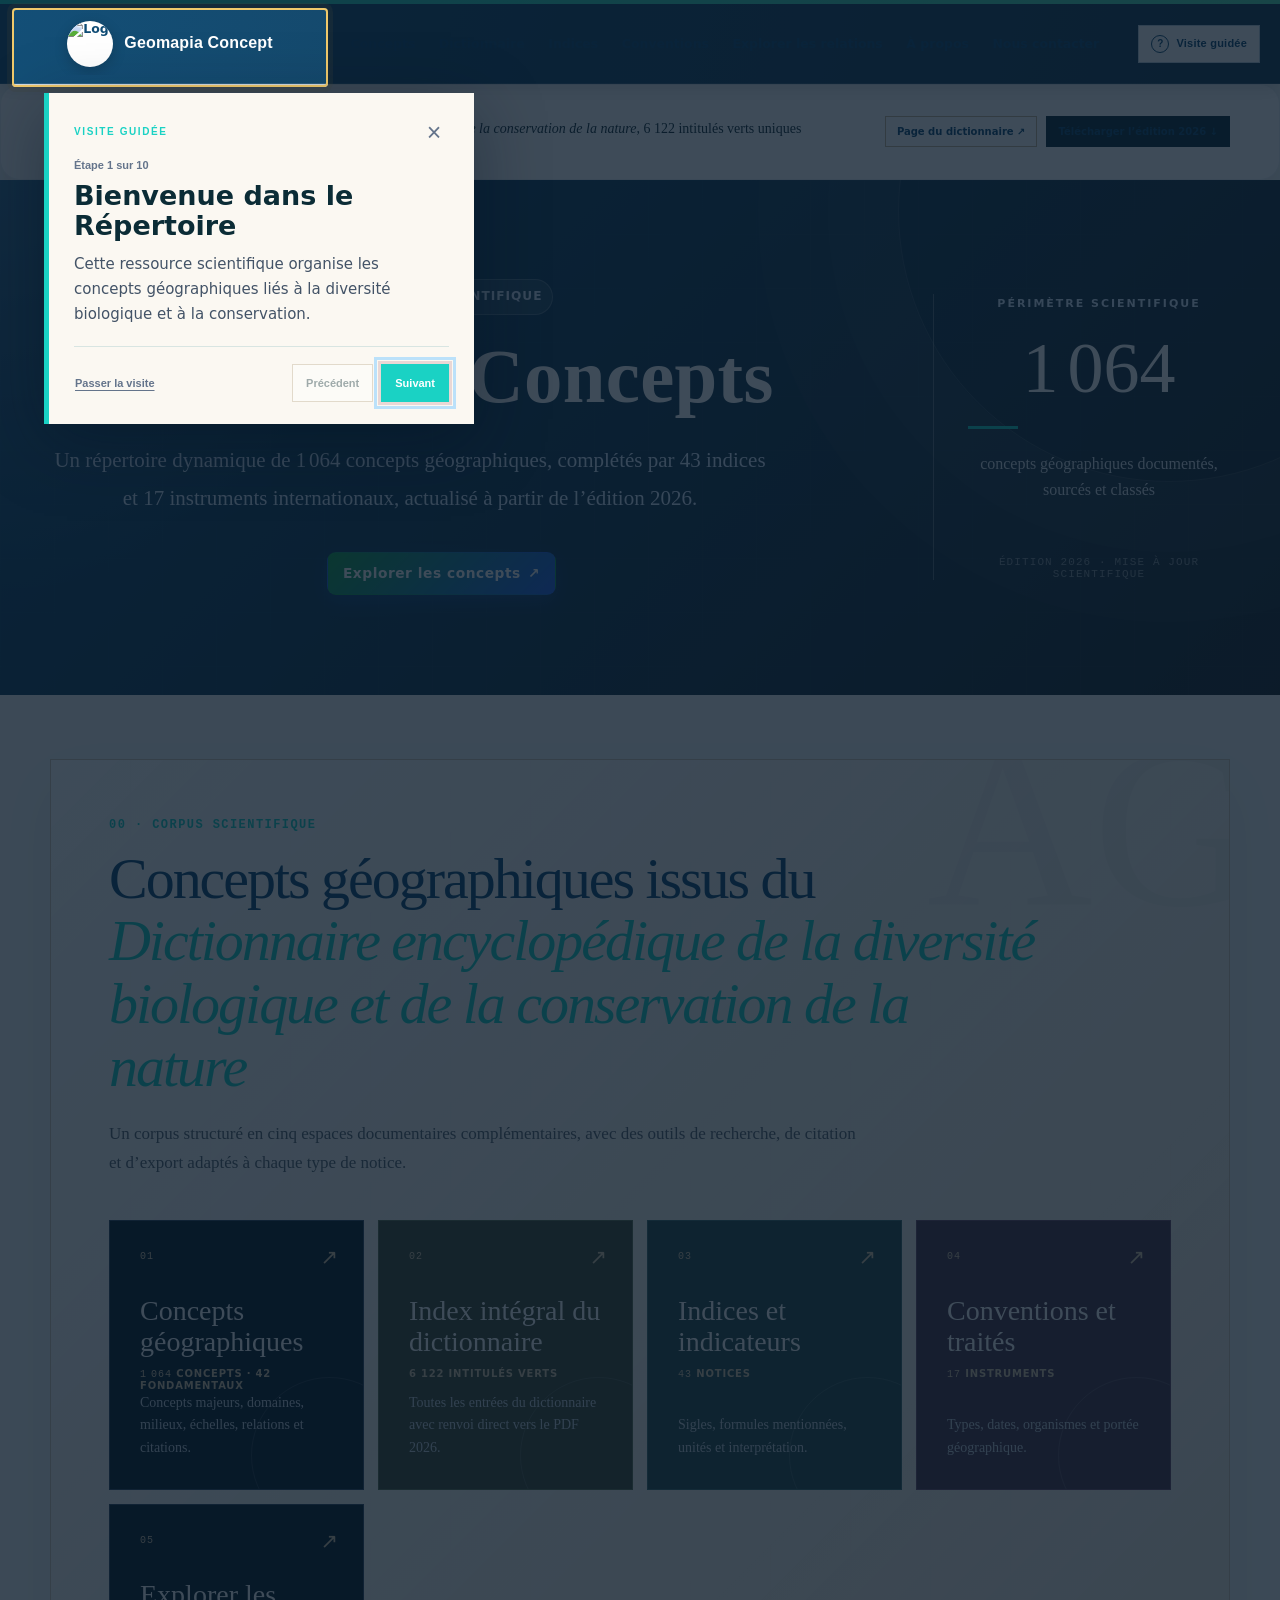
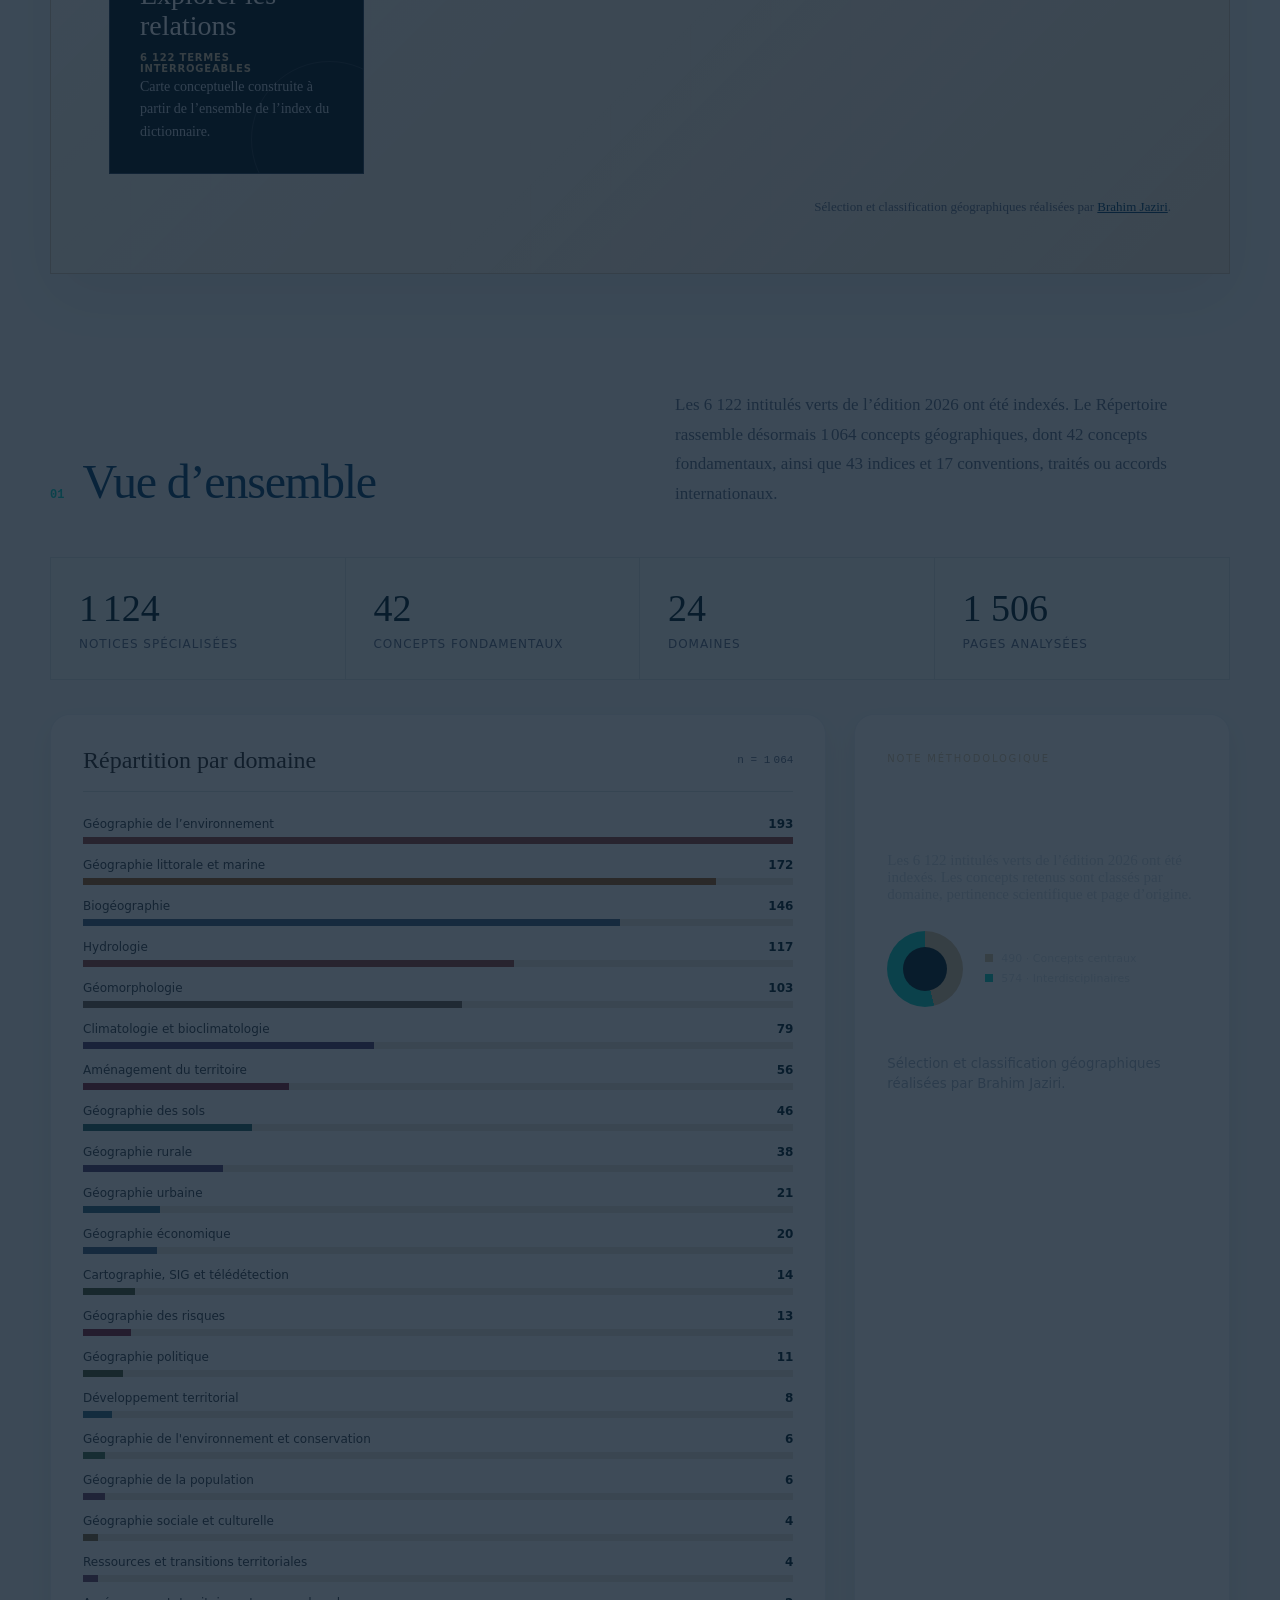
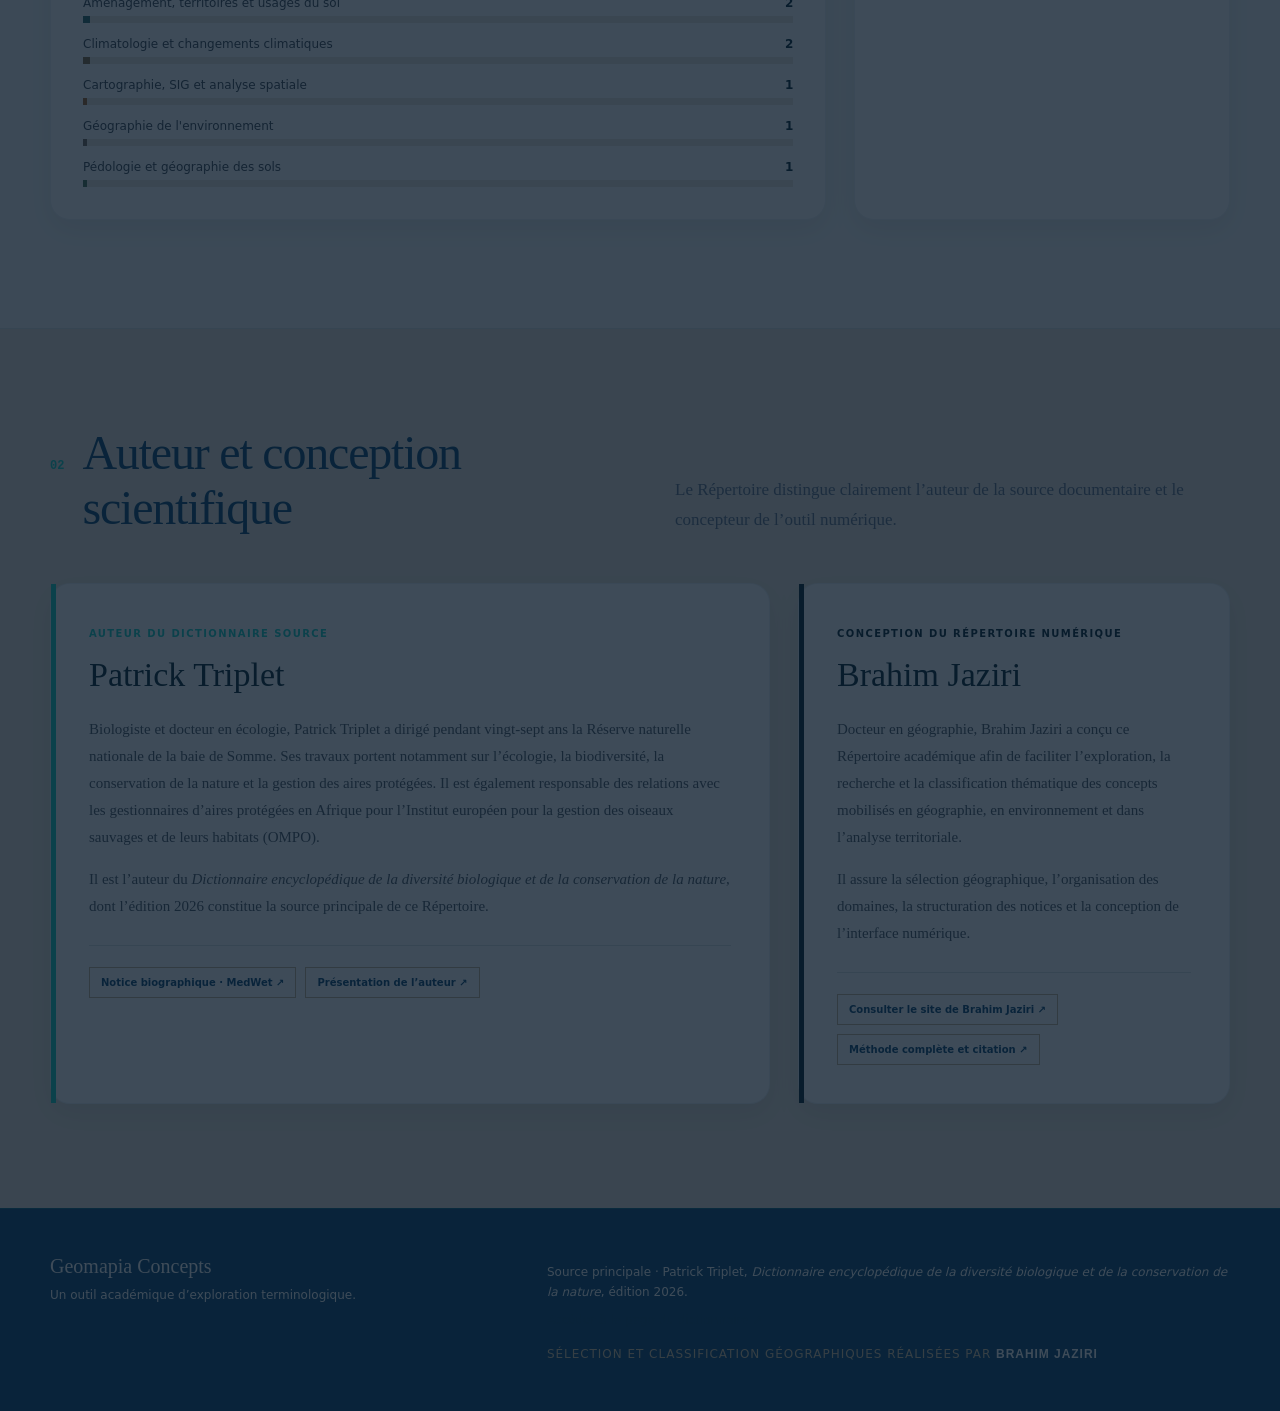
==== commit d7fe580a: "Add files via upload" ====
--- a/index.html
+++ b/index.html
@@ -20,7 +20,13 @@
       <header class="masthead">
         <div class="masthead-line"></div>
         <div class="shell nav">
-          <a class="brand" href="./index.html" aria-label="Répertoire des concepts géographiques"><img class="brand-logo" src="./assets/geomapia-logo.svg" alt="Logo Geomapia"><span class="brand-text"><strong>Répertoire des concepts géographiques</strong><small>Geomapia Concepts</small></span></a>
+          <a class="brand" href="./index.html" aria-label="Geomapia Concept">
+  <img class="brand-logo" src="./assets/logo-geomapia.png" alt="Logo Geomapia">
+  <span class="brand-text">
+    <strong>Geomapia Concept</strong>
+    <small>Répertoire des concepts géographiques</small>
+  </span>
+</a>
           <nav aria-label="Navigation principale">
             <a href="./concepts.html">Concepts</a>
             <a href="./dictionnaire.html">Dictionnaire</a>
--- a/styles.css
+++ b/styles.css
@@ -2255,3 +2255,142 @@
   .masthead .brand strong{ font-size:.86rem !important; }
   .masthead .nav nav{ gap:6px !important; }
 }
+
+
+/* =========================================================
+   CORRECTION FINALE DE L’EN-TÊTE — 05/08/2026
+   ========================================================= */
+
+.masthead .shell.nav,
+.masthead .nav {
+  width: min(1240px, calc(100% - 2rem)) !important;
+  min-height: 76px !important;
+  height: auto !important;
+  margin-inline: auto !important;
+  padding-block: 8px !important;
+  display: flex !important;
+  align-items: center !important;
+  gap: 16px !important;
+  overflow: visible !important;
+}
+
+.brand {
+  width: 300px !important;
+  max-width: 300px !important;
+  min-width: 260px !important;
+  flex: 0 0 300px !important;
+  display: flex !important;
+  align-items: center !important;
+  gap: 11px !important;
+  margin: 0 !important;
+  overflow: hidden;
+}
+
+.brand-logo {
+  width: 46px !important;
+  height: 46px !important;
+  flex: 0 0 46px !important;
+  display: block !important;
+  object-fit: cover !important;
+  border-radius: 50% !important;
+  background: #ffffff;
+  box-shadow: 0 4px 14px rgba(0,0,0,.20);
+}
+
+.brand-text {
+  min-width: 0;
+  display: grid !important;
+  gap: 2px;
+  line-height: 1.15;
+}
+
+.brand strong,
+.masthead .brand strong {
+  overflow: hidden;
+  color: #ffffff !important;
+  font-family: "Segoe UI", Arial, sans-serif !important;
+  font-size: 1rem !important;
+  font-weight: 900 !important;
+  letter-spacing: .01em !important;
+  text-overflow: ellipsis;
+  white-space: nowrap;
+}
+
+.brand small,
+.masthead .brand small {
+  overflow: hidden;
+  margin: 0 !important;
+  color: #cfe9f8 !important;
+  font-family: "Segoe UI", Arial, sans-serif !important;
+  font-size: .68rem !important;
+  font-weight: 650 !important;
+  letter-spacing: .015em !important;
+  text-transform: none !important;
+  text-overflow: ellipsis;
+  white-space: nowrap;
+}
+
+.masthead .nav nav,
+.masthead nav {
+  min-width: 0 !important;
+  flex: 1 1 auto !important;
+  display: flex !important;
+  align-items: center !important;
+  justify-content: flex-end !important;
+  gap: 5px !important;
+  overflow: visible !important;
+}
+
+.masthead nav a,
+.masthead .nav nav a {
+  min-height: 40px !important;
+  padding: .56rem .58rem !important;
+  font-size: .78rem !important;
+  line-height: 1.1 !important;
+  white-space: nowrap !important;
+}
+
+.author-credit {
+  display: none !important;
+}
+
+/* Le menu doit rester entièrement dans la largeur de la page. */
+@media (max-width: 1180px) {
+  .brand {
+    width: 245px !important;
+    max-width: 245px !important;
+    min-width: 220px !important;
+    flex-basis: 245px !important;
+  }
+
+  .brand-logo {
+    width: 42px !important;
+    height: 42px !important;
+    flex-basis: 42px !important;
+  }
+
+  .brand strong,
+  .masthead .brand strong {
+    font-size: .9rem !important;
+  }
+
+  .brand small,
+  .masthead .brand small {
+    font-size: .62rem !important;
+  }
+
+  .masthead nav a,
+  .masthead .nav nav a {
+    padding-inline: .45rem !important;
+    font-size: .73rem !important;
+  }
+}
+
+@media (max-width: 980px) {
+  .brand {
+    width: auto !important;
+    max-width: calc(100% - 60px) !important;
+    min-width: 0 !important;
+    flex: 1 1 auto !important;
+  }
+}
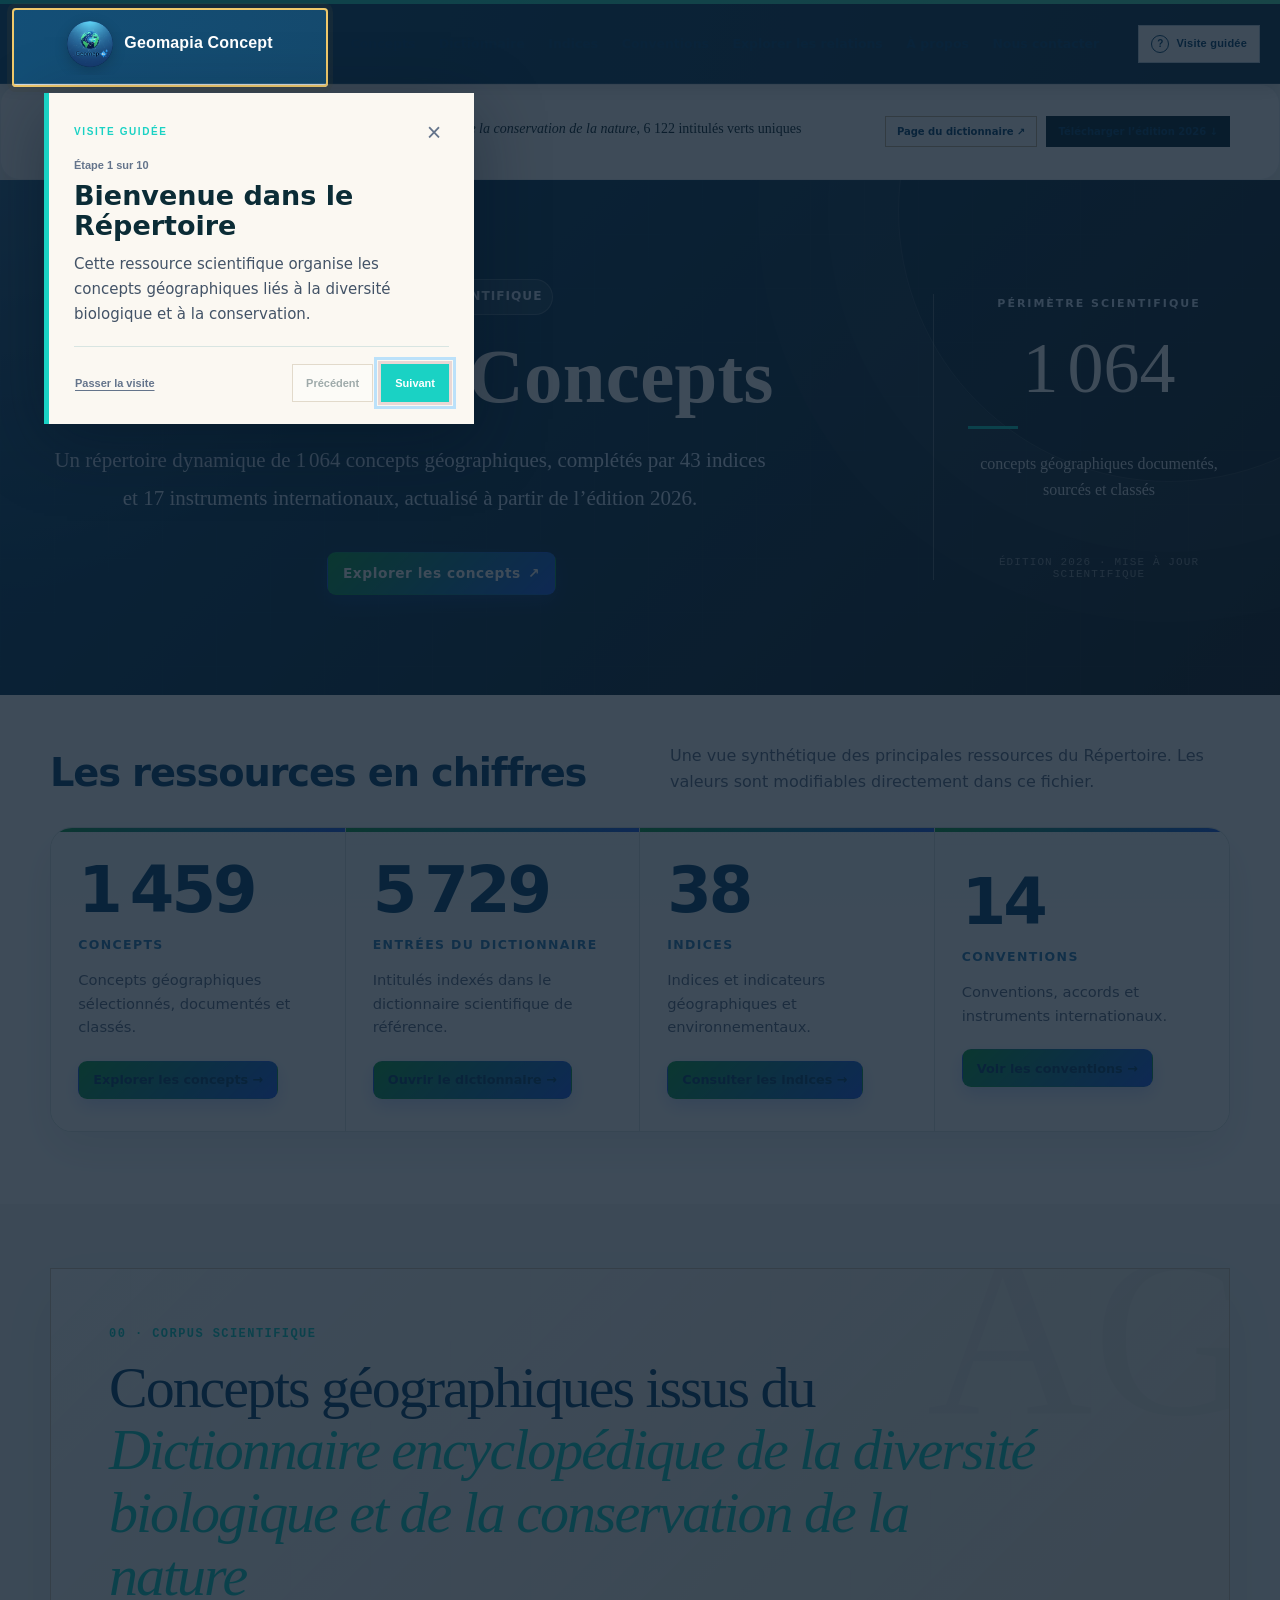
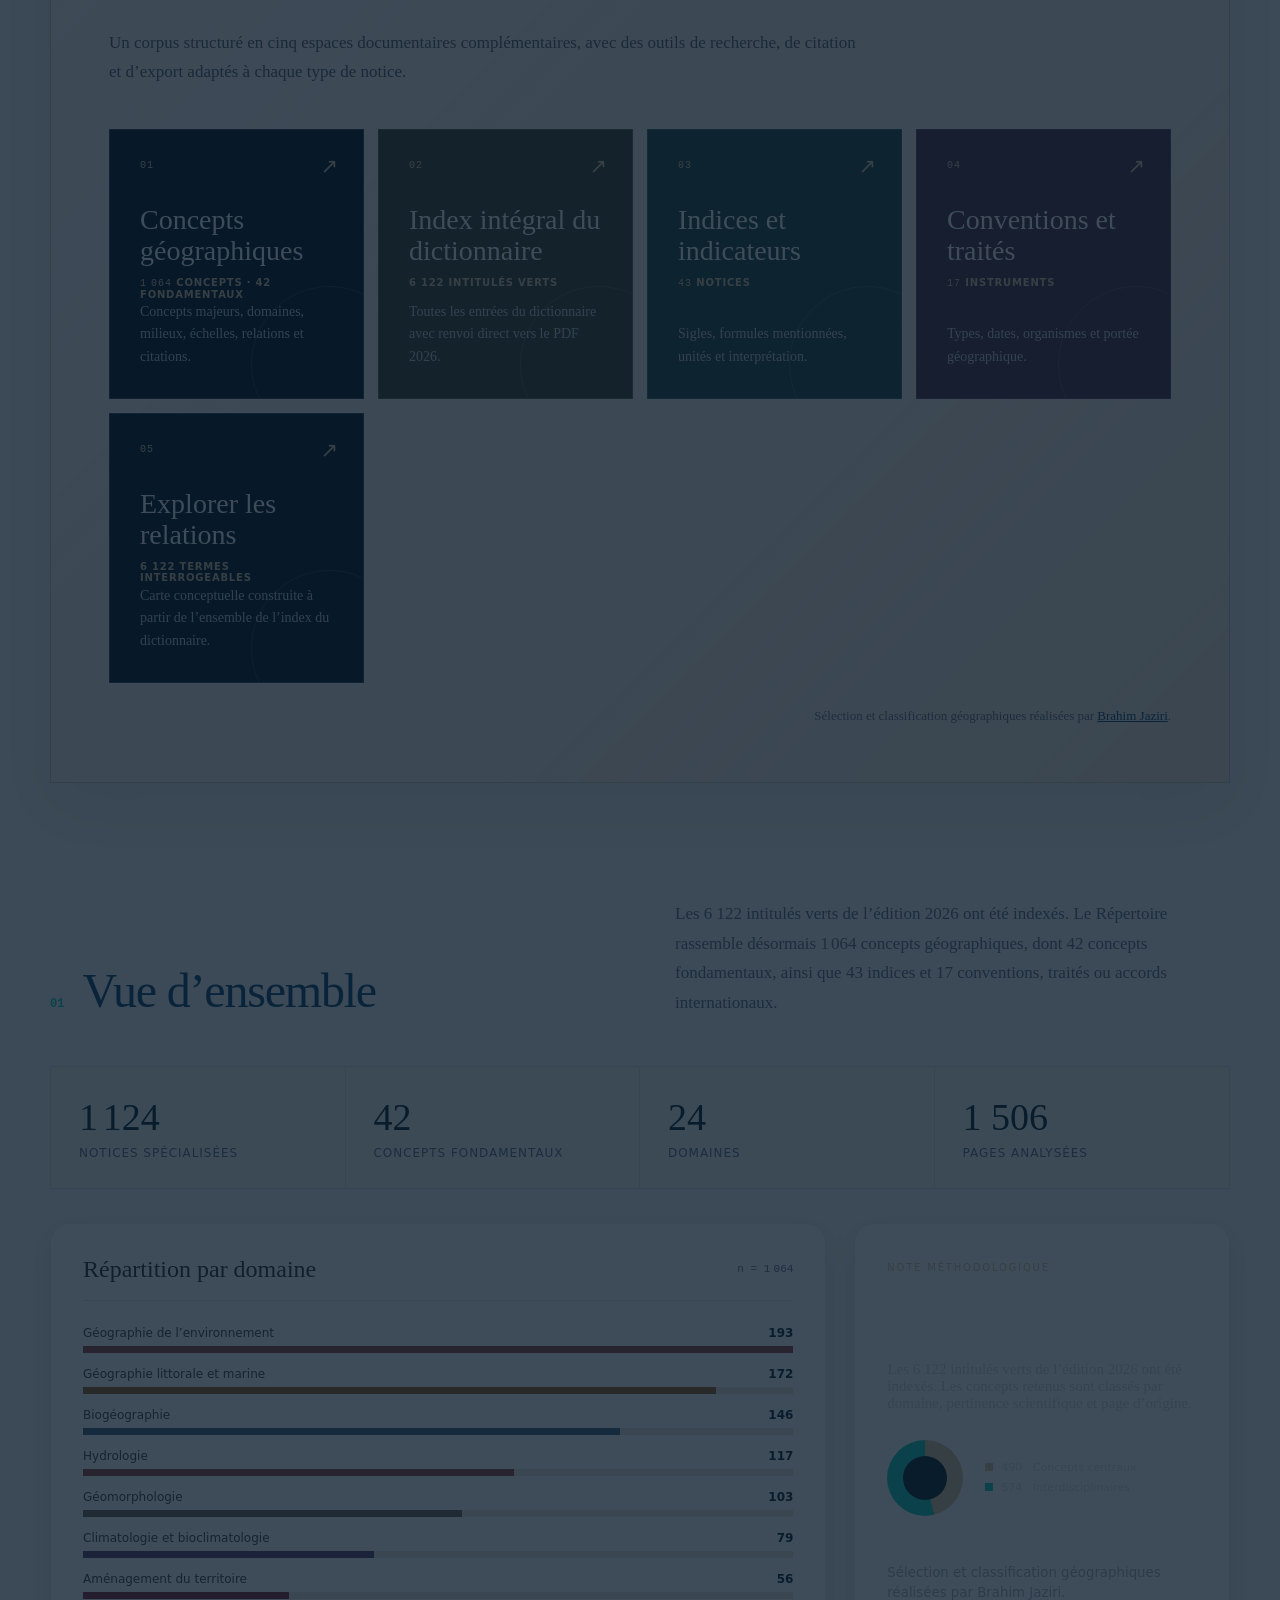
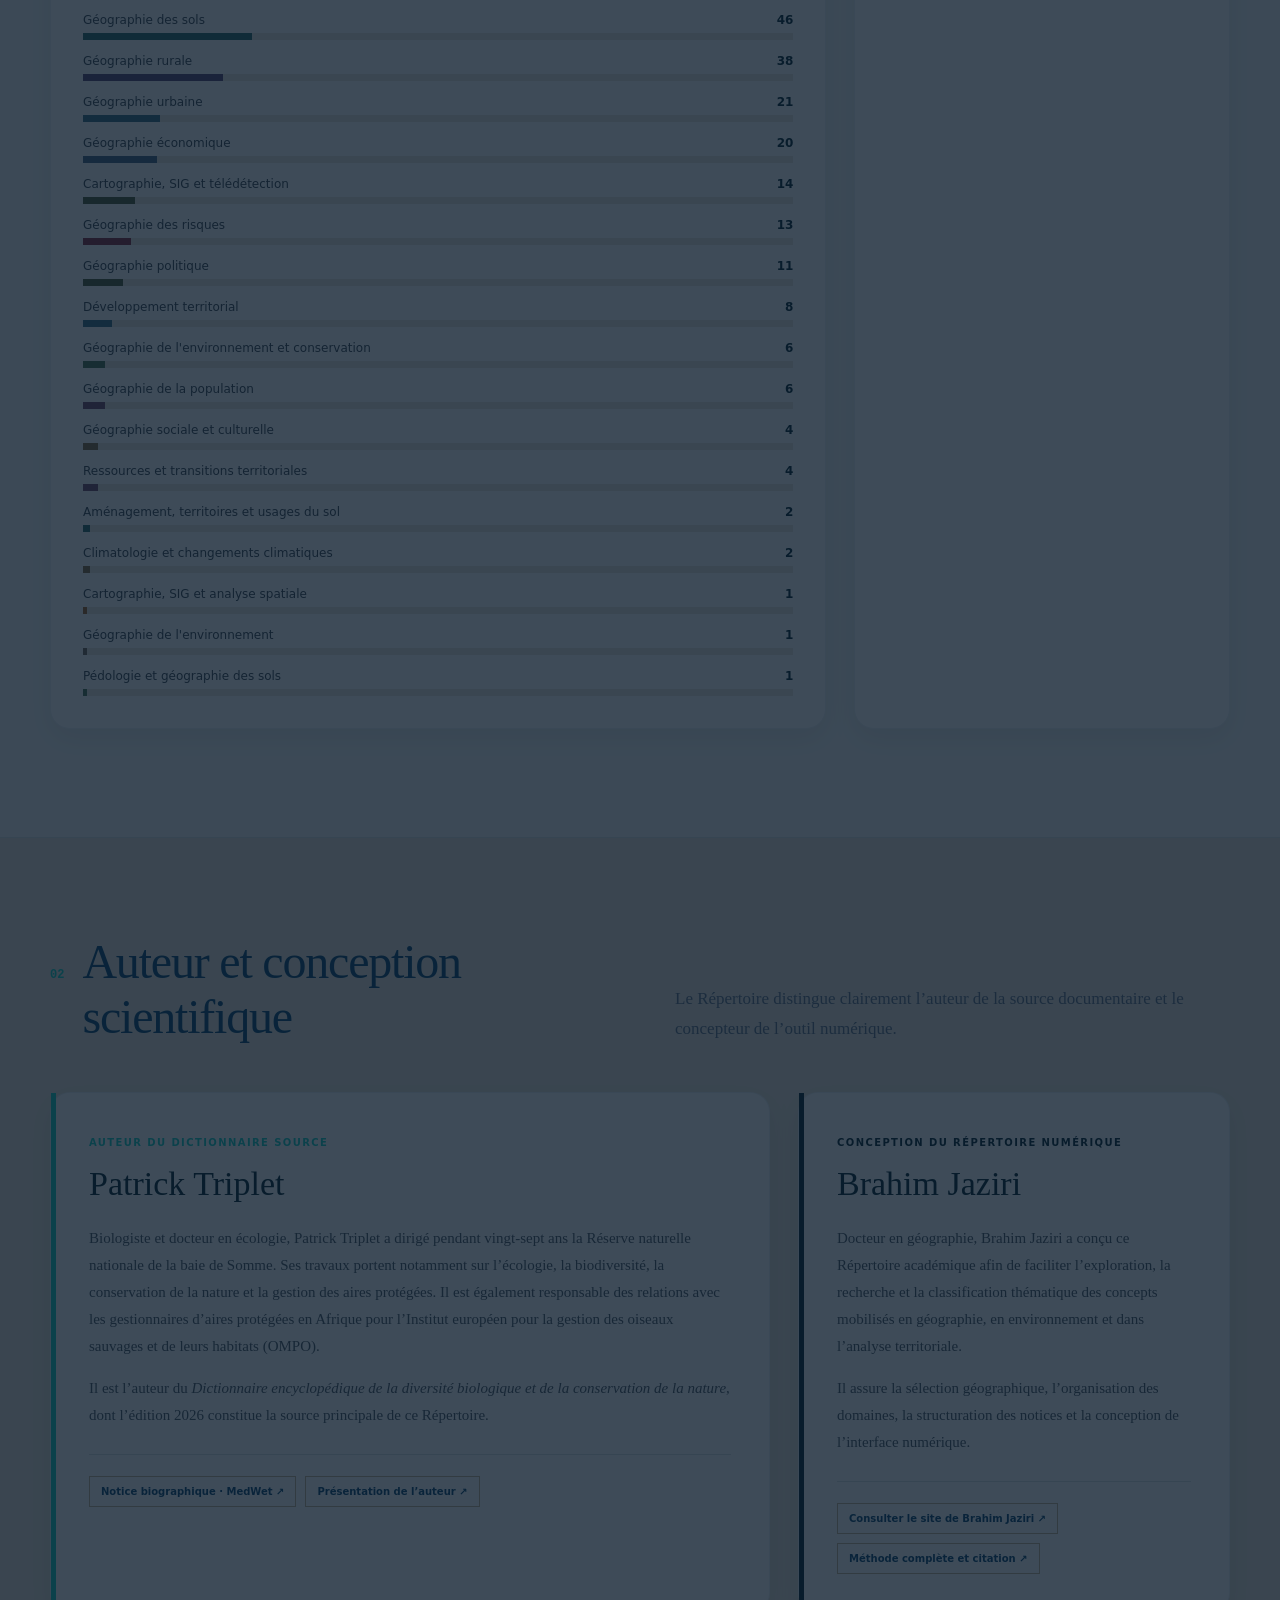
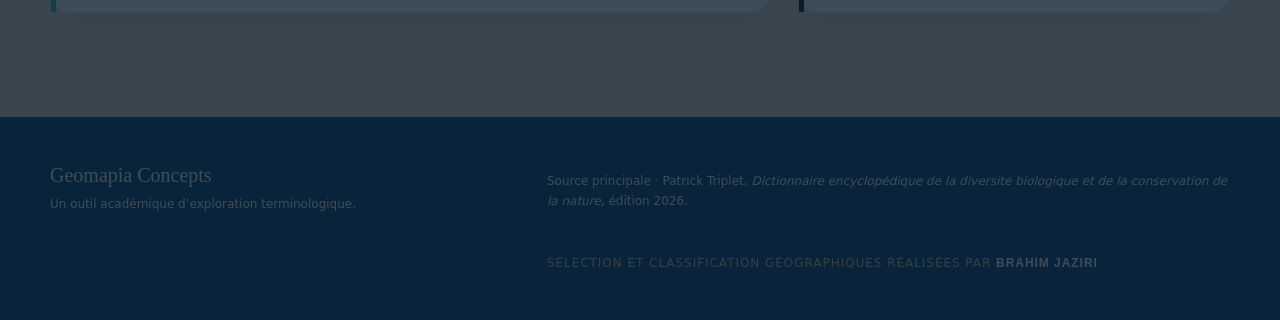
==== commit b174ba21: "Add files via upload" ====
--- a/index.html
+++ b/index.html
@@ -14,7 +14,10 @@
     <script src="./app.js?v=20260730-5" defer></script>
     <script src="./analytics.js?v=20260730-1" defer></script>
     <script src="./tour.js?v=20260730-3" defer></script>
-  </head>
+  <style id="geomapia-resource-stats-style">
+.resource-stats{padding:3rem 1.5rem 4.5rem;background:#fff}.resource-stats__shell{width:min(1180px,100%);margin:auto}.resource-stats__heading{display:flex;align-items:end;justify-content:space-between;gap:2rem;margin-bottom:2rem}.resource-stats__heading h2{margin:0;color:#0f4c75;font-size:clamp(1.8rem,3vw,2.8rem);letter-spacing:-.03em}.resource-stats__heading p{max-width:560px;margin:0;color:#64748b;line-height:1.65}.resource-stats__grid{display:grid;grid-template-columns:repeat(4,1fr);overflow:hidden;border:1px solid #d9e5e2;border-radius:22px;background:#fff;box-shadow:0 18px 45px rgba(15,76,117,.10)}.resource-stat{position:relative;min-height:250px;padding:2rem 1.7rem;display:flex;flex-direction:column;justify-content:center;border-right:1px solid #d9e5e2;background:linear-gradient(180deg,rgba(187,225,250,.11),transparent 45%),#fff}.resource-stat:last-child{border-right:0}.resource-stat::before{content:"";position:absolute;inset:0 0 auto;height:4px;background:linear-gradient(135deg,#16a34a,#2563eb);transform:scaleX(0);transform-origin:left;transition:transform .7s ease}.resource-stat.is-visible::before{transform:scaleX(1)}.resource-stat__number{display:block;color:#0f4c75;font-size:clamp(2.6rem,5vw,4.7rem);font-weight:900;line-height:.95;letter-spacing:-.045em}.resource-stat__label{margin-top:1rem;color:#3282b8;font-size:.78rem;font-weight:900;letter-spacing:.11em;text-transform:uppercase}.resource-stat__description{margin:1rem 0 0;color:#64748b;font-size:.92rem;line-height:1.6}.resource-stat__link{margin-top:1.4rem;align-self:flex-start;display:inline-flex;align-items:center;gap:.45rem;padding:.64rem .88rem;border:1px solid transparent;border-radius:9px;color:#fff!important;background:linear-gradient(135deg,#16a34a,#2563eb);box-shadow:0 7px 18px rgba(37,99,235,.20);font-size:.8rem;font-weight:850;text-decoration:none;transition:.18s ease}.resource-stat__link:hover{color:#fff!important;filter:brightness(1.06);transform:translateY(-1px)}@media(max-width:980px){.resource-stats__grid{grid-template-columns:repeat(2,1fr)}.resource-stat:nth-child(2){border-right:0}.resource-stat:nth-child(-n+2){border-bottom:1px solid #d9e5e2}}@media(max-width:650px){.resource-stats__heading{display:block}.resource-stats__heading p{margin-top:.7rem}.resource-stats__grid{grid-template-columns:1fr}.resource-stat{min-height:220px;border-right:0;border-bottom:1px solid #d9e5e2}.resource-stat:last-child{border-bottom:0}}@media(prefers-reduced-motion:reduce){.resource-stat::before,.resource-stat__link{transition-duration:.01ms!important}}
+</style>
+</head>
   <body>
     <main>
       <header class="masthead">
@@ -82,6 +85,7 @@
           </div>
         </div>
       </section>
+<section class="resource-stats" aria-labelledby="resourceStatsTitle"><div class="resource-stats__shell"><div class="resource-stats__heading"><h2 id="resourceStatsTitle">Les ressources en chiffres</h2><p>Une vue synthétique des principales ressources du Répertoire. Les valeurs sont modifiables directement dans ce fichier.</p></div><div class="resource-stats__grid" id="resourceStatsGrid"><article class="resource-stat"><strong class="resource-stat__number" data-target="1500">1 500</strong><span class="resource-stat__label">Concepts</span><p class="resource-stat__description">Concepts géographiques sélectionnés, documentés et classés.</p><a class="resource-stat__link" href="./concepts.html">Explorer les concepts →</a></article><article class="resource-stat"><strong class="resource-stat__number" data-target="6122">6 122</strong><span class="resource-stat__label">Entrées du dictionnaire</span><p class="resource-stat__description">Intitulés indexés dans le dictionnaire scientifique de référence.</p><a class="resource-stat__link" href="./dictionnaire.html">Ouvrir le dictionnaire →</a></article><article class="resource-stat"><strong class="resource-stat__number" data-target="43">43</strong><span class="resource-stat__label">Indices</span><p class="resource-stat__description">Indices et indicateurs géographiques et environnementaux.</p><a class="resource-stat__link" href="./indices.html">Consulter les indices →</a></article><article class="resource-stat"><strong class="resource-stat__number" data-target="18">18</strong><span class="resource-stat__label">Conventions</span><p class="resource-stat__description">Conventions, accords et instruments internationaux.</p><a class="resource-stat__link" href="./conventions.html">Voir les conventions →</a></article></div></div></section>
 
       <section class="portal-section shell" aria-labelledby="portalTitle">
         <div class="portal-heading">
@@ -270,5 +274,6 @@
       </footer>
     </main>
 
-  </body>
+  <script id="geomapia-resource-stats-script">document.addEventListener("DOMContentLoaded",function(){const grid=document.getElementById("resourceStatsGrid");if(!grid)return;const formatter=new Intl.NumberFormat("fr-FR");const reduceMotion=window.matchMedia&&window.matchMedia("(prefers-reduced-motion: reduce)").matches;function animateNumber(el){const target=Number(el.dataset.target||0);if(reduceMotion){el.textContent=formatter.format(target);return}el.textContent="0";const duration=1300,start=performance.now();function frame(now){const progress=Math.min((now-start)/duration,1),eased=1-Math.pow(1-progress,3);el.textContent=formatter.format(Math.round(target*eased));if(progress<1)requestAnimationFrame(frame)}requestAnimationFrame(frame)}function run(){grid.querySelectorAll(".resource-stat").forEach(function(card,index){setTimeout(function(){card.classList.add("is-visible");const n=card.querySelector(".resource-stat__number");if(n)animateNumber(n)},index*130)})}if("IntersectionObserver" in window){const obs=new IntersectionObserver(function(entries){entries.forEach(function(entry){if(entry.isIntersecting){run();obs.disconnect()}})},{threshold:.3});obs.observe(grid)}else run()});</script>
+</body>
 </html>
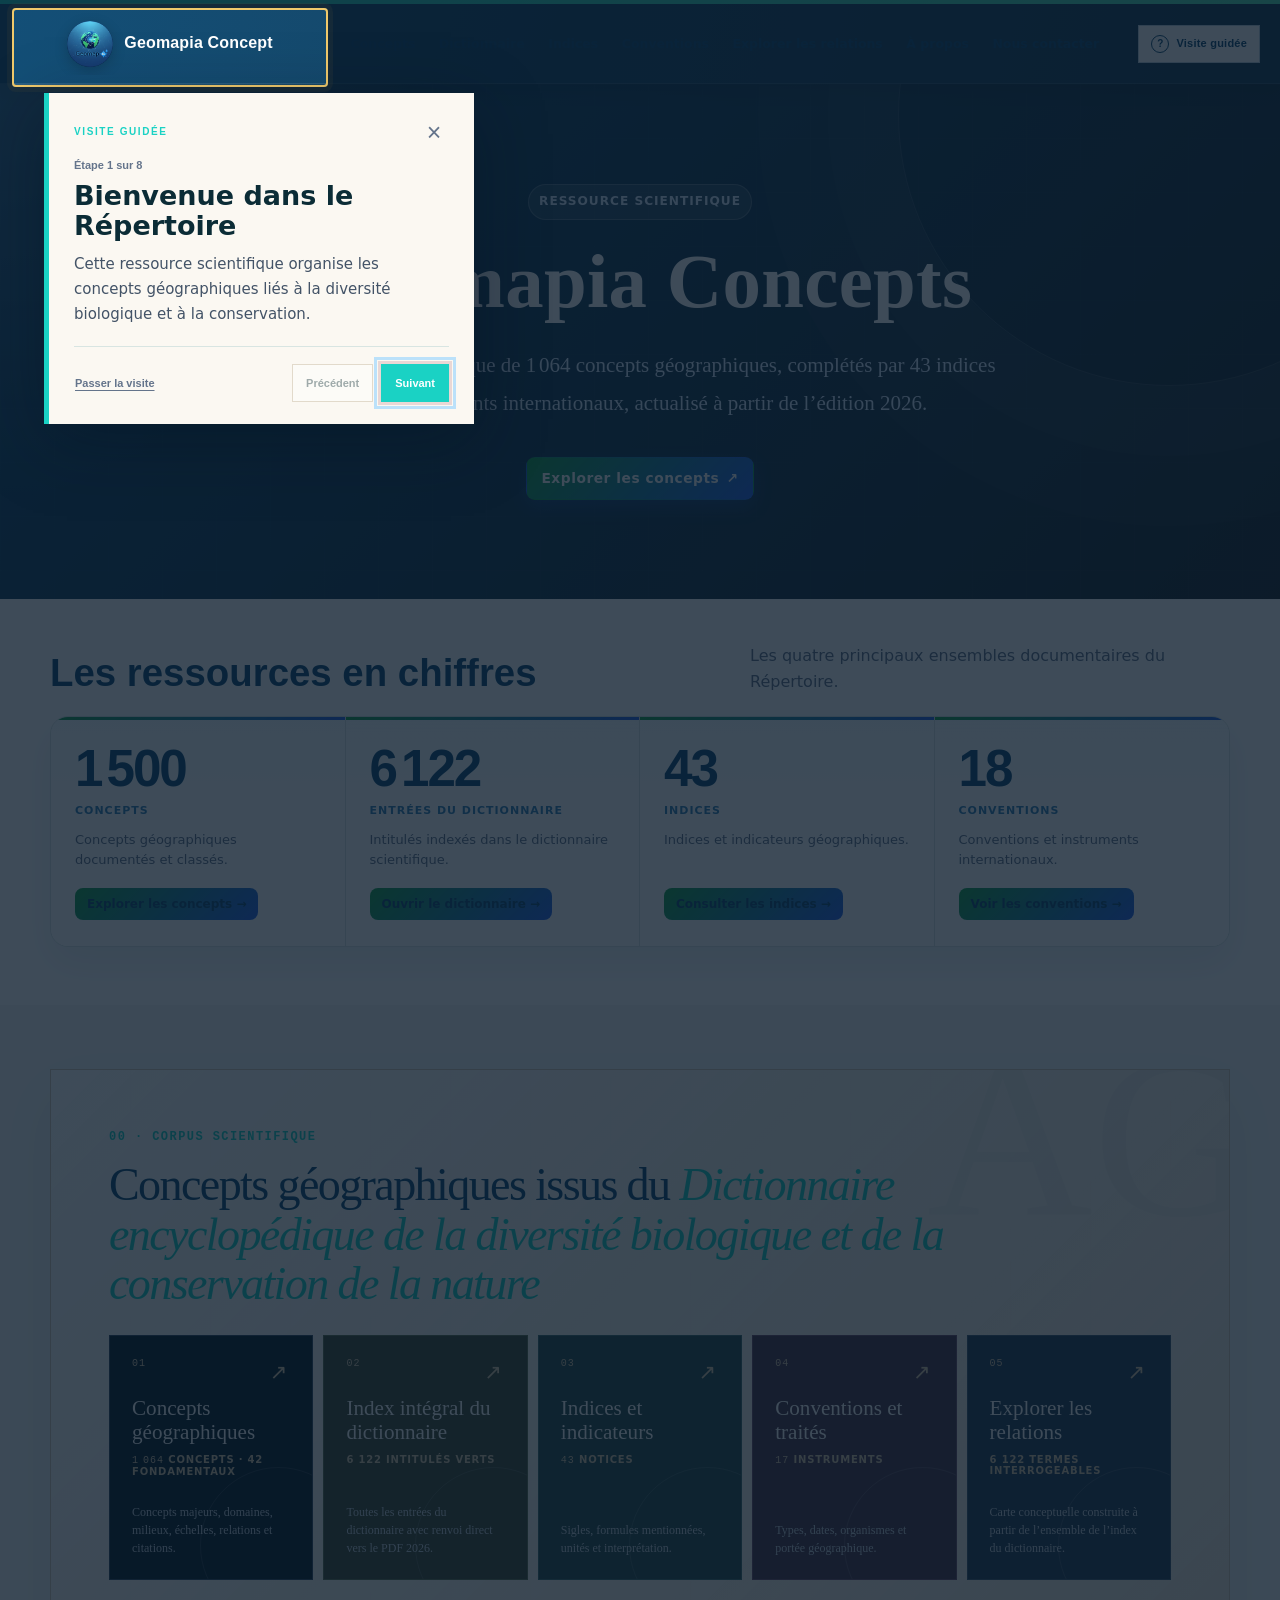
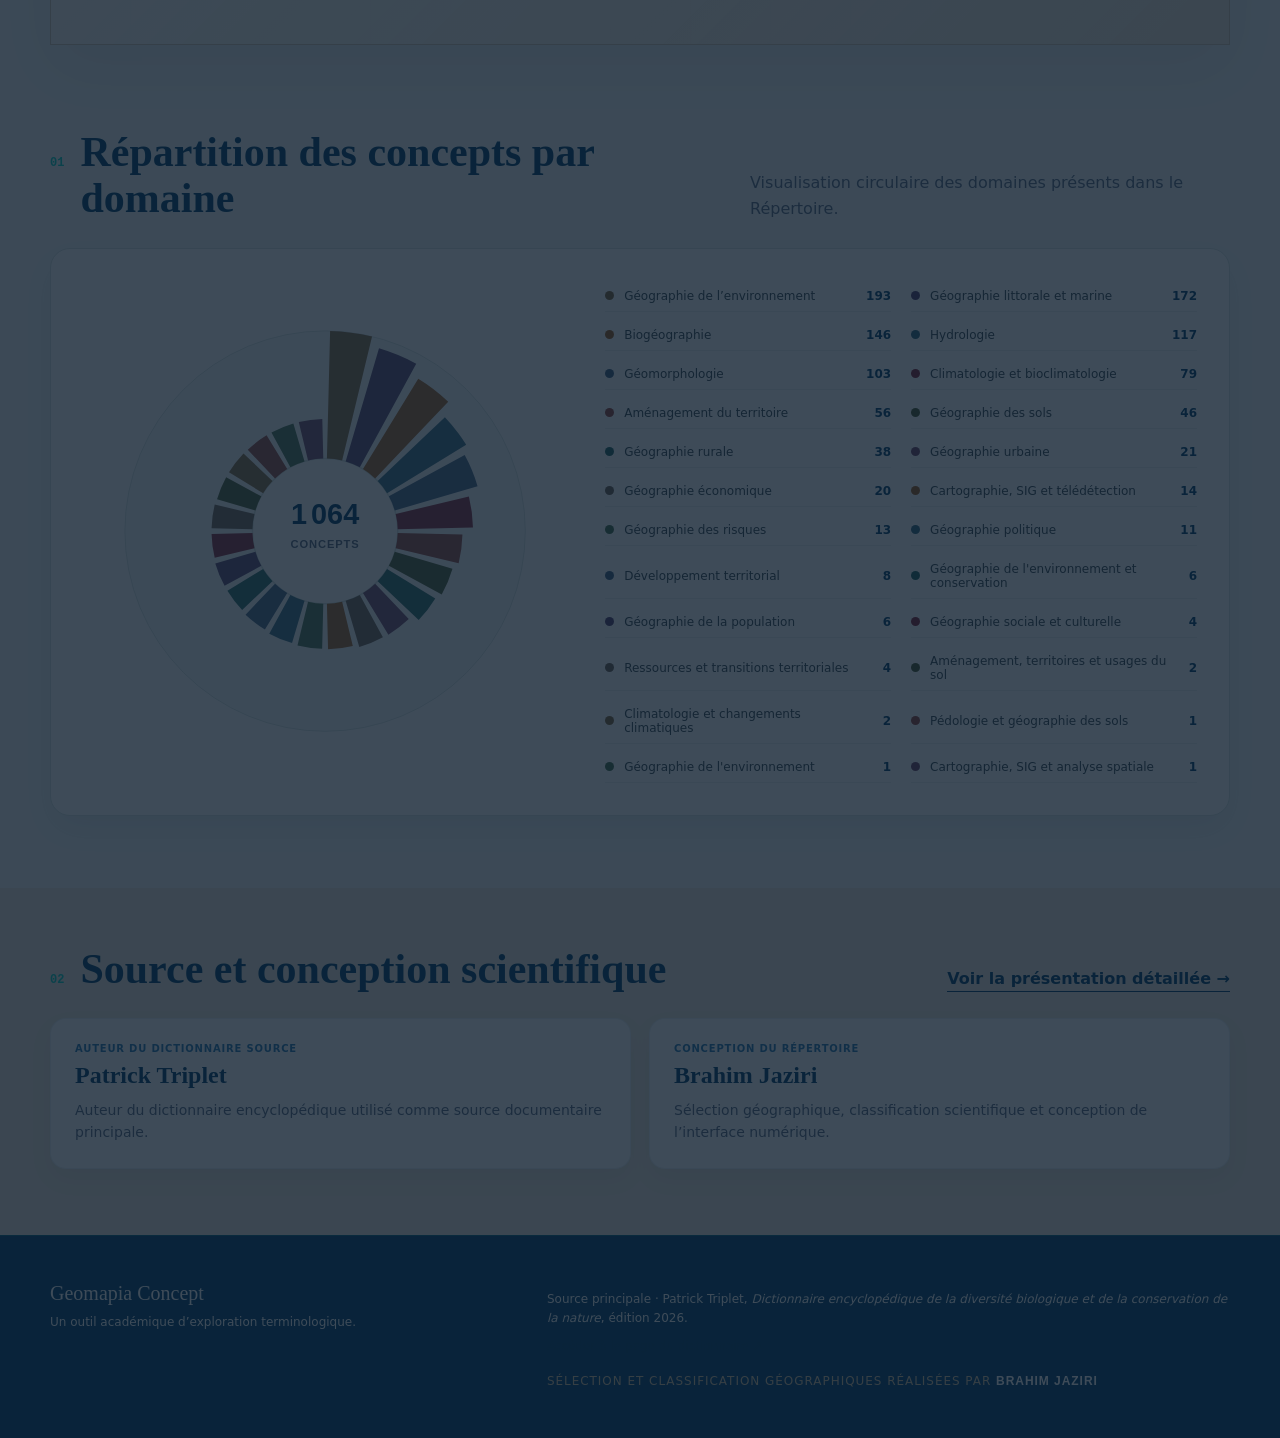
==== commit 957559d8: "Add files via upload" ====
--- a/index.html
+++ b/index.html
@@ -8,16 +8,13 @@
       content="Geomapia Concepts de 1 500 concepts sur la diversité biologique et la conservation, complétés par 43 indices, 18 instruments internationaux et l’index intégral des 6 122 entrées du dictionnaire de Patrick Triplet."
     />
     <title>Geomapia Concepts</title>
-    <link rel="stylesheet" href="./styles.css?v=20260805-geomapia-final" />
+    <link rel="stylesheet" href="./styles.css?v=20260805-home-compact-1" />
     <script src="./suggestions-config.js?v=20260730-4"></script>
     <script src="./navigation.js?v=20260730-3" defer></script>
-    <script src="./app.js?v=20260730-5" defer></script>
+    <script src="./app.js?v=20260805-radial-1" defer></script>
     <script src="./analytics.js?v=20260730-1" defer></script>
     <script src="./tour.js?v=20260730-3" defer></script>
-  <style id="geomapia-resource-stats-style">
-.resource-stats{padding:3rem 1.5rem 4.5rem;background:#fff}.resource-stats__shell{width:min(1180px,100%);margin:auto}.resource-stats__heading{display:flex;align-items:end;justify-content:space-between;gap:2rem;margin-bottom:2rem}.resource-stats__heading h2{margin:0;color:#0f4c75;font-size:clamp(1.8rem,3vw,2.8rem);letter-spacing:-.03em}.resource-stats__heading p{max-width:560px;margin:0;color:#64748b;line-height:1.65}.resource-stats__grid{display:grid;grid-template-columns:repeat(4,1fr);overflow:hidden;border:1px solid #d9e5e2;border-radius:22px;background:#fff;box-shadow:0 18px 45px rgba(15,76,117,.10)}.resource-stat{position:relative;min-height:250px;padding:2rem 1.7rem;display:flex;flex-direction:column;justify-content:center;border-right:1px solid #d9e5e2;background:linear-gradient(180deg,rgba(187,225,250,.11),transparent 45%),#fff}.resource-stat:last-child{border-right:0}.resource-stat::before{content:"";position:absolute;inset:0 0 auto;height:4px;background:linear-gradient(135deg,#16a34a,#2563eb);transform:scaleX(0);transform-origin:left;transition:transform .7s ease}.resource-stat.is-visible::before{transform:scaleX(1)}.resource-stat__number{display:block;color:#0f4c75;font-size:clamp(2.6rem,5vw,4.7rem);font-weight:900;line-height:.95;letter-spacing:-.045em}.resource-stat__label{margin-top:1rem;color:#3282b8;font-size:.78rem;font-weight:900;letter-spacing:.11em;text-transform:uppercase}.resource-stat__description{margin:1rem 0 0;color:#64748b;font-size:.92rem;line-height:1.6}.resource-stat__link{margin-top:1.4rem;align-self:flex-start;display:inline-flex;align-items:center;gap:.45rem;padding:.64rem .88rem;border:1px solid transparent;border-radius:9px;color:#fff!important;background:linear-gradient(135deg,#16a34a,#2563eb);box-shadow:0 7px 18px rgba(37,99,235,.20);font-size:.8rem;font-weight:850;text-decoration:none;transition:.18s ease}.resource-stat__link:hover{color:#fff!important;filter:brightness(1.06);transform:translateY(-1px)}@media(max-width:980px){.resource-stats__grid{grid-template-columns:repeat(2,1fr)}.resource-stat:nth-child(2){border-right:0}.resource-stat:nth-child(-n+2){border-bottom:1px solid #d9e5e2}}@media(max-width:650px){.resource-stats__heading{display:block}.resource-stats__heading p{margin-top:.7rem}.resource-stats__grid{grid-template-columns:1fr}.resource-stat{min-height:220px;border-right:0;border-bottom:1px solid #d9e5e2}.resource-stat:last-child{border-bottom:0}}@media(prefers-reduced-motion:reduce){.resource-stat::before,.resource-stat__link{transition-duration:.01ms!important}}
-</style>
-</head>
+  </head>
   <body>
     <main>
       <header class="masthead">
@@ -43,25 +40,7 @@
           </a>
         </div>
       </header>
-
-      <aside class="source-banner" aria-label="Source principale">
-        <div class="shell source-banner-inner">
-          <div>
-            <strong>Source principale · édition 2026</strong>
-            <span>
-              Patrick Triplet,
-              <i>Dictionnaire encyclopédique de la diversité biologique et de la conservation de la nature</i>,
-              6 122 intitulés verts uniques indexés, 1 506 pages.
-            </span>
-          </div>
-          <div class="source-links">
-            <a href="https://laccreteil.fr/spip.php?article551" target="_blank" rel="noreferrer">Page du dictionnaire ↗</a>
-            <a href="https://www.ffem.fr/sites/ffem/files/2026-03/dictionnaire_triplet_2026.pdf" target="_blank" rel="noreferrer">Télécharger l’édition 2026 ↓</a>
-          </div>
-        </div>
-      </aside>
-
-      <section id="top" class="hero">
+<section id="top" class="hero">
         <div class="hero-grid shell">
           <div class="hero-copy">
             <p class="eyebrow">Ressource scientifique</p>
@@ -76,16 +55,44 @@
               Explorer les concepts <span aria-hidden="true">↗</span>
             </a>
           </div>
-          <div class="hero-register" aria-label="Périmètre scientifique">
-            <p>Périmètre scientifique</p>
-            <div id="heroTotal" class="register-number">1 500</div>
-            <div class="register-rule"></div>
-            <span>concepts géographiques documentés, sourcés et classés</span>
-            <div class="coordinates">ÉDITION 2026 · MISE À JOUR SCIENTIFIQUE</div>
-          </div>
-        </div>
-      </section>
-<section class="resource-stats" aria-labelledby="resourceStatsTitle"><div class="resource-stats__shell"><div class="resource-stats__heading"><h2 id="resourceStatsTitle">Les ressources en chiffres</h2><p>Une vue synthétique des principales ressources du Répertoire. Les valeurs sont modifiables directement dans ce fichier.</p></div><div class="resource-stats__grid" id="resourceStatsGrid"><article class="resource-stat"><strong class="resource-stat__number" data-target="1500">1 500</strong><span class="resource-stat__label">Concepts</span><p class="resource-stat__description">Concepts géographiques sélectionnés, documentés et classés.</p><a class="resource-stat__link" href="./concepts.html">Explorer les concepts →</a></article><article class="resource-stat"><strong class="resource-stat__number" data-target="6122">6 122</strong><span class="resource-stat__label">Entrées du dictionnaire</span><p class="resource-stat__description">Intitulés indexés dans le dictionnaire scientifique de référence.</p><a class="resource-stat__link" href="./dictionnaire.html">Ouvrir le dictionnaire →</a></article><article class="resource-stat"><strong class="resource-stat__number" data-target="43">43</strong><span class="resource-stat__label">Indices</span><p class="resource-stat__description">Indices et indicateurs géographiques et environnementaux.</p><a class="resource-stat__link" href="./indices.html">Consulter les indices →</a></article><article class="resource-stat"><strong class="resource-stat__number" data-target="18">18</strong><span class="resource-stat__label">Conventions</span><p class="resource-stat__description">Conventions, accords et instruments internationaux.</p><a class="resource-stat__link" href="./conventions.html">Voir les conventions →</a></article></div></div></section>
+        </div>
+      </section>
+
+      <section class="resource-stats" aria-labelledby="resourceStatsTitle">
+        <div class="shell">
+          <div class="resource-stats-heading">
+            <h2 id="resourceStatsTitle">Les ressources en chiffres</h2>
+            <p>Les quatre principaux ensembles documentaires du Répertoire.</p>
+          </div>
+          <div class="resource-stats-grid" id="resourceStatsGrid">
+            <article class="resource-stat">
+              <strong class="resource-stat-number" data-target="1500">1 500</strong>
+              <span>Concepts</span>
+              <p>Concepts géographiques documentés et classés.</p>
+              <a href="./concepts.html">Explorer les concepts →</a>
+            </article>
+            <article class="resource-stat">
+              <strong class="resource-stat-number" data-target="6122">6 122</strong>
+              <span>Entrées du dictionnaire</span>
+              <p>Intitulés indexés dans le dictionnaire scientifique.</p>
+              <a href="./dictionnaire.html">Ouvrir le dictionnaire →</a>
+            </article>
+            <article class="resource-stat">
+              <strong class="resource-stat-number" data-target="43">43</strong>
+              <span>Indices</span>
+              <p>Indices et indicateurs géographiques.</p>
+              <a href="./indices.html">Consulter les indices →</a>
+            </article>
+            <article class="resource-stat">
+              <strong class="resource-stat-number" data-target="18">18</strong>
+              <span>Conventions</span>
+              <p>Conventions et instruments internationaux.</p>
+              <a href="./conventions.html">Voir les conventions →</a>
+            </article>
+          </div>
+        </div>
+      </section>
+
 
       <section class="portal-section shell" aria-labelledby="portalTitle">
         <div class="portal-heading">
@@ -94,11 +101,6 @@
             Concepts géographiques issus du
             <i>Dictionnaire encyclopédique de la diversité biologique et de la conservation de la nature</i>
           </h2>
-          <p>
-            Un corpus structuré en cinq espaces documentaires complémentaires, avec des
-            outils de recherche, de citation et d’export adaptés à chaque type
-            de notice.
-          </p>
         </div>
         <div class="portal-grid">
           <a href="./concepts.html">
@@ -132,130 +134,50 @@
             <p>Carte conceptuelle construite à partir de l’ensemble de l’index du dictionnaire.</p>
           </a>
         </div>
-        <p class="selection-credit">
-          Sélection et classification géographiques réalisées par
-          <a href="https://brahimjaziri.jimdofree.com/" target="_blank" rel="noreferrer">Brahim Jaziri</a>.
-        </p>
-      </section>
-
-      <section id="overview" class="overview-section shell">
-        <div class="section-heading">
+</section>
+
+      <section id="overview" class="domain-overview shell">
+        <div class="compact-section-heading">
           <div>
             <span class="section-index">01</span>
-            <h2>Vue d’ensemble</h2>
-          </div>
-          <p>
-            Les 6 122 intitulés verts de l’édition 2026 ont été indexés. Le
-            Répertoire rassemble désormais <span id="overviewConceptCount">1 500</span>
-            concepts géographiques, dont 42 concepts fondamentaux, ainsi que
-            <span id="overviewIndicatorCountText">43</span> indices et
-            <span id="overviewConventionCountText">18</span> conventions,
-            traités ou accords internationaux.
-          </p>
-        </div>
-
-        <div class="metric-grid">
-          <article class="metric"><strong id="totalConcepts">1 561</strong><span>Notices spécialisées</span></article>
-          <article class="metric"><strong>42</strong><span>Concepts fondamentaux</span></article>
-          <article class="metric"><strong id="totalDomains">10</strong><span>Domaines</span></article>
-          <article class="metric"><strong>1 506</strong><span>Pages analysées</span></article>
-        </div>
-
-        <div class="analysis-grid">
-          <article class="chart-card">
-            <div class="card-title-row">
-              <h3>Répartition par domaine</h3>
-              <span id="chartTotal">n = 1 500</span>
-            </div>
-            <div id="bars" class="bars" aria-label="Graphique de répartition par domaine"></div>
-          </article>
-
-          <aside class="method-card">
-            <span class="method-label">Note méthodologique</span>
-            <h3>Une sélection géographique contrôlée</h3>
-            <p>
-              Les 6 122 intitulés verts de l’édition 2026 ont été indexés. Les
-              concepts retenus sont classés par domaine, pertinence scientifique
-              et page d’origine.
-            </p>
-            <div class="relevance-figure">
-              <div id="relevanceDonut" class="donut" aria-label="Répartition par pertinence"></div>
-              <div>
-                <p><i class="dot core"></i><span id="centralLegend">…</span> · Concepts centraux</p>
-                <p><i class="dot inter"></i><span id="interLegend">…</span> · Interdisciplinaires</p>
-              </div>
-            </div>
-            <small>Sélection et classification géographiques réalisées par Brahim Jaziri.</small>
-          </aside>
-        </div>
-      </section>
-
-      <section id="authors" class="authors-section">
+            <h2>Répartition des concepts par domaine</h2>
+          </div>
+          <p>Visualisation circulaire des domaines présents dans le Répertoire.</p>
+        </div>
+        <article class="domain-chart-card">
+          <div id="domainRadialChart" class="domain-radial-chart" aria-label="Histogramme circulaire de la répartition des concepts par domaine"></div>
+          <div id="domainLegend" class="domain-legend"></div>
+        </article>
+      </section>
+
+      <section id="authors" class="authors-compact">
         <div class="shell">
-          <div class="section-heading">
+          <div class="compact-section-heading">
             <div>
               <span class="section-index">02</span>
-              <h2>Auteur et conception scientifique</h2>
+              <h2>Source et conception scientifique</h2>
             </div>
-            <p>
-              Le Répertoire distingue clairement l’auteur de la source documentaire
-              et le concepteur de l’outil numérique.
-            </p>
-          </div>
-
-          <div class="profile-grid">
-            <article class="profile-card source-author">
-              <span class="profile-role">Auteur du dictionnaire source</span>
-              <h3>Patrick Triplet</h3>
-              <p>
-                Biologiste et docteur en écologie, Patrick Triplet a dirigé
-                pendant vingt-sept ans la Réserve naturelle nationale de la
-                baie de Somme. Ses travaux portent notamment sur l’écologie,
-                la biodiversité, la conservation de la nature et la gestion
-                des aires protégées. Il est également responsable des
-                relations avec les gestionnaires d’aires protégées en Afrique
-                pour l’Institut européen pour la gestion des oiseaux sauvages
-                et de leurs habitats (OMPO).
-              </p>
-              <p>
-                Il est l’auteur du
-                <i>Dictionnaire encyclopédique de la diversité biologique et
-                de la conservation de la nature</i>, dont l’édition 2026
-                constitue la source principale de ce Répertoire.
-              </p>
-              <div class="profile-links">
-                <a href="https://medwet.org/fr/dictionnaire-encyclopedique-sur-la-diversite-biologique-et-de-la-conservation-de-la-nature-2026/" target="_blank" rel="noreferrer">Notice biographique · MedWet ↗</a>
-                <a href="https://societe-zoologique.fr/12e-edition-du-dictionnaire-de-diversite-biologique-et-de-conservation-de-nature" target="_blank" rel="noreferrer">Présentation de l’auteur ↗</a>
-              </div>
-            </article>
-
-            <article class="profile-card atlas-author">
-              <span class="profile-role">Conception du Répertoire numérique</span>
-              <h3>Brahim Jaziri</h3>
-              <p>
-                Docteur en géographie, Brahim Jaziri a conçu ce Répertoire
-                académique afin de faciliter l’exploration, la recherche et
-                la classification thématique des concepts mobilisés en
-                géographie, en environnement et dans l’analyse territoriale.
-              </p>
-              <p>
-                Il assure la sélection géographique, l’organisation des
-                domaines, la structuration des notices et la conception de
-                l’interface numérique.
-              </p>
-              <div class="profile-links">
-                <a href="https://brahimjaziri.jimdofree.com/" target="_blank" rel="noreferrer">Consulter le site de Brahim Jaziri ↗</a>
-                <a href="./apropos.html">Méthode complète et citation ↗</a>
-              </div>
-            </article>
-          </div>
-        </div>
-      </section>
-
-      <footer class="site-footer">
+            <a class="compact-about-link" href="./apropos.html">Voir la présentation détaillée →</a>
+          </div>
+          <div class="authors-compact-grid">
+            <article>
+              <span>Auteur du dictionnaire source</span>
+              <strong>Patrick Triplet</strong>
+              <p>Auteur du dictionnaire encyclopédique utilisé comme source documentaire principale.</p>
+            </article>
+            <article>
+              <span>Conception du Répertoire</span>
+              <strong>Brahim Jaziri</strong>
+              <p>Sélection géographique, classification scientifique et conception de l’interface numérique.</p>
+            </article>
+          </div>
+        </div>
+      </section>
+
+<footer class="site-footer">
         <div class="shell">
           <div>
-            <strong>Geomapia Concepts</strong>
+            <strong>Geomapia Concept</strong>
             <p>Un outil académique d’exploration terminologique.</p>
           </div>
           <div>
@@ -274,6 +196,40 @@
       </footer>
     </main>
 
-  <script id="geomapia-resource-stats-script">document.addEventListener("DOMContentLoaded",function(){const grid=document.getElementById("resourceStatsGrid");if(!grid)return;const formatter=new Intl.NumberFormat("fr-FR");const reduceMotion=window.matchMedia&&window.matchMedia("(prefers-reduced-motion: reduce)").matches;function animateNumber(el){const target=Number(el.dataset.target||0);if(reduceMotion){el.textContent=formatter.format(target);return}el.textContent="0";const duration=1300,start=performance.now();function frame(now){const progress=Math.min((now-start)/duration,1),eased=1-Math.pow(1-progress,3);el.textContent=formatter.format(Math.round(target*eased));if(progress<1)requestAnimationFrame(frame)}requestAnimationFrame(frame)}function run(){grid.querySelectorAll(".resource-stat").forEach(function(card,index){setTimeout(function(){card.classList.add("is-visible");const n=card.querySelector(".resource-stat__number");if(n)animateNumber(n)},index*130)})}if("IntersectionObserver" in window){const obs=new IntersectionObserver(function(entries){entries.forEach(function(entry){if(entry.isIntersecting){run();obs.disconnect()}})},{threshold:.3});obs.observe(grid)}else run()});</script>
-</body>
+  
+    <script id="resource-stats-animation">
+      document.addEventListener("DOMContentLoaded", function () {
+        const grid = document.getElementById("resourceStatsGrid");
+        if (!grid) return;
+        const formatter = new Intl.NumberFormat("fr-FR");
+        const reduced = window.matchMedia && window.matchMedia("(prefers-reduced-motion: reduce)").matches;
+        function run() {
+          grid.querySelectorAll(".resource-stat").forEach(function (card, index) {
+            const number = card.querySelector(".resource-stat-number");
+            const target = Number(number.dataset.target || 0);
+            setTimeout(function () {
+              card.classList.add("is-visible");
+              if (reduced) { number.textContent = formatter.format(target); return; }
+              number.textContent = "0";
+              const start = performance.now();
+              function frame(now) {
+                const p = Math.min((now - start) / 1150, 1);
+                const eased = 1 - Math.pow(1 - p, 3);
+                number.textContent = formatter.format(Math.round(target * eased));
+                if (p < 1) requestAnimationFrame(frame);
+              }
+              requestAnimationFrame(frame);
+            }, index * 110);
+          });
+        }
+        if ("IntersectionObserver" in window) {
+          const observer = new IntersectionObserver(function(entries) {
+            if (entries.some(function(e){ return e.isIntersecting; })) { run(); observer.disconnect(); }
+          }, { threshold: .25 });
+          observer.observe(grid);
+        } else run();
+      });
+    </script>
+
+  </body>
 </html>
--- a/styles.css
+++ b/styles.css
@@ -2394,3 +2394,63 @@
     flex: 1 1 auto !important;
   }
 }
+
+
+/* =========================================================
+   ACCUEIL COMPACT — 05/08/2026
+   ========================================================= */
+.hero-grid{
+  grid-template-columns:minmax(0,760px) !important;
+  justify-content:center !important;
+  text-align:center;
+}
+.hero-copy{max-width:760px;margin-inline:auto;}
+.hero-copy .primary-button{margin-inline:auto;}
+.resource-stats{padding:44px 0 58px;background:#fff;}
+.resource-stats-heading{display:flex;align-items:end;justify-content:space-between;gap:28px;margin-bottom:22px;}
+.resource-stats-heading h2{margin:0;color:#0f4c75;font:800 clamp(28px,3vw,40px)/1.1 "Segoe UI",Arial,sans-serif;}
+.resource-stats-heading p{max-width:480px;margin:0;color:#64748b;line-height:1.6;}
+.resource-stats-grid{display:grid;grid-template-columns:repeat(4,1fr);overflow:hidden;border:1px solid #d9e5e2;border-radius:18px;background:#fff;box-shadow:0 16px 38px rgba(15,76,117,.09);}
+.resource-stat{position:relative;min-height:220px;padding:26px 24px;display:flex;flex-direction:column;border-right:1px solid #d9e5e2;background:linear-gradient(180deg,rgba(187,225,250,.12),transparent 45%),#fff;}
+.resource-stat:last-child{border-right:0;}
+.resource-stat::before{content:"";position:absolute;inset:0 0 auto;height:3px;background:linear-gradient(135deg,#16a34a,#2563eb);transform:scaleX(0);transform-origin:left;transition:.65s ease;}
+.resource-stat.is-visible::before{transform:scaleX(1);}
+.resource-stat-number{color:#0f4c75;font:900 clamp(42px,4vw,62px)/1 "Segoe UI",Arial,sans-serif;letter-spacing:-.04em;}
+.resource-stat>span{margin-top:9px;color:#3282b8;font-size:11px;font-weight:900;letter-spacing:.09em;text-transform:uppercase;}
+.resource-stat p{margin:13px 0 18px;color:#64748b;font-size:13px;line-height:1.55;}
+.resource-stat a{margin-top:auto;align-self:flex-start;padding:9px 12px;border-radius:8px;color:#fff!important;background:linear-gradient(135deg,#16a34a,#2563eb);font-size:12px;font-weight:800;text-decoration:none;}
+.portal-section{padding-top:60px!important;padding-bottom:64px!important;}
+.portal-heading{margin-bottom:26px!important;}
+.portal-heading h2{font-size:clamp(29px,3.6vw,48px)!important;}
+.portal-grid{grid-template-columns:repeat(5,minmax(0,1fr))!important;gap:10px!important;}
+.portal-grid a{min-height:245px!important;padding:22px!important;}
+.portal-grid strong{margin-top:28px!important;font-size:clamp(20px,1.65vw,25px)!important;}
+.portal-grid p{font-size:12px!important;line-height:1.5!important;}
+.portal-grid a:nth-child(5){background:#233c52;border-color:#3b5870;}
+.domain-overview{padding:62px 0 72px;}
+.compact-section-heading{display:flex;align-items:end;justify-content:space-between;gap:28px;margin-bottom:26px;}
+.compact-section-heading>div{display:flex;align-items:baseline;gap:16px;}
+.compact-section-heading h2{margin:0;color:#0f4c75;font:700 clamp(27px,3.3vw,42px)/1.1 Georgia,serif;}
+.compact-section-heading>p{max-width:480px;margin:0;color:#64748b;line-height:1.6;}
+.domain-chart-card{display:grid;grid-template-columns:minmax(360px,.9fr) minmax(360px,1.1fr);align-items:center;gap:38px;padding:32px;border:1px solid #d9e5e2;border-radius:20px;background:#fff;box-shadow:0 14px 34px rgba(15,76,117,.08);}
+.domain-radial-chart svg{width:100%;max-width:520px;display:block;margin:auto;overflow:visible;}
+.radial-guide{fill:#f7fafb;stroke:#d9e5e2;stroke-width:1;}
+.radial-center{fill:#fff;stroke:#d9e5e2;stroke-width:1.5;}
+.radial-domain-bar{opacity:.92;transition:opacity .2s,transform .2s;transform-origin:center;}
+.radial-domain-bar:hover,.radial-domain-bar:focus{opacity:1;filter:brightness(1.08);outline:none;}
+.radial-total{fill:#0f4c75;font:900 31px "Segoe UI",Arial,sans-serif;text-anchor:middle;}
+.radial-caption{fill:#64748b;font:700 12px "Segoe UI",Arial,sans-serif;text-anchor:middle;text-transform:uppercase;letter-spacing:.08em;}
+.domain-legend{display:grid;grid-template-columns:1fr 1fr;gap:8px 20px;}
+.domain-legend-item{display:grid;grid-template-columns:10px 1fr auto;align-items:center;gap:9px;padding:8px 0;border-bottom:1px solid #edf1f2;font-size:12px;}
+.domain-legend-item i{width:9px;height:9px;border-radius:50%;}
+.domain-legend-item span{color:#43545c;}
+.domain-legend-item strong{color:#0f4c75;}
+.authors-compact{padding:58px 0 66px;background:#efe9dd;}
+.compact-about-link{color:#0f4c75;font-weight:800;text-decoration:none;border-bottom:1px solid #0f4c75;padding-bottom:3px;}
+.authors-compact-grid{display:grid;grid-template-columns:1fr 1fr;gap:18px;}
+.authors-compact-grid article{padding:24px;border-radius:16px;background:#fff;border:1px solid rgba(15,76,117,.08);box-shadow:0 10px 24px rgba(0,0,0,.05);}
+.authors-compact-grid span{display:block;color:#3282b8;font-size:10px;font-weight:900;letter-spacing:.08em;text-transform:uppercase;}
+.authors-compact-grid strong{display:block;margin-top:8px;color:#0f4c75;font:700 24px Georgia,serif;}
+.authors-compact-grid p{margin:10px 0 0;color:#64748b;line-height:1.6;font-size:14px;}
+@media(max-width:1100px){.portal-grid{grid-template-columns:repeat(3,1fr)!important;}.domain-chart-card{grid-template-columns:1fr;}.domain-legend{grid-template-columns:1fr 1fr;}}
+@media(max-width:760px){.resource-stats-heading,.compact-section-heading{display:block;}.resource-stats-heading p,.compact-section-heading>p,.compact-about-link{margin-top:10px;}.resource-stats-grid{grid-template-columns:1fr 1fr;}.resource-stat:nth-child(2){border-right:0;}.resource-stat:nth-child(-n+2){border-bottom:1px solid #d9e5e2;}.portal-grid{grid-template-columns:1fr!important;}.authors-compact-grid{grid-template-columns:1fr;}.domain-legend{grid-template-columns:1fr;}}
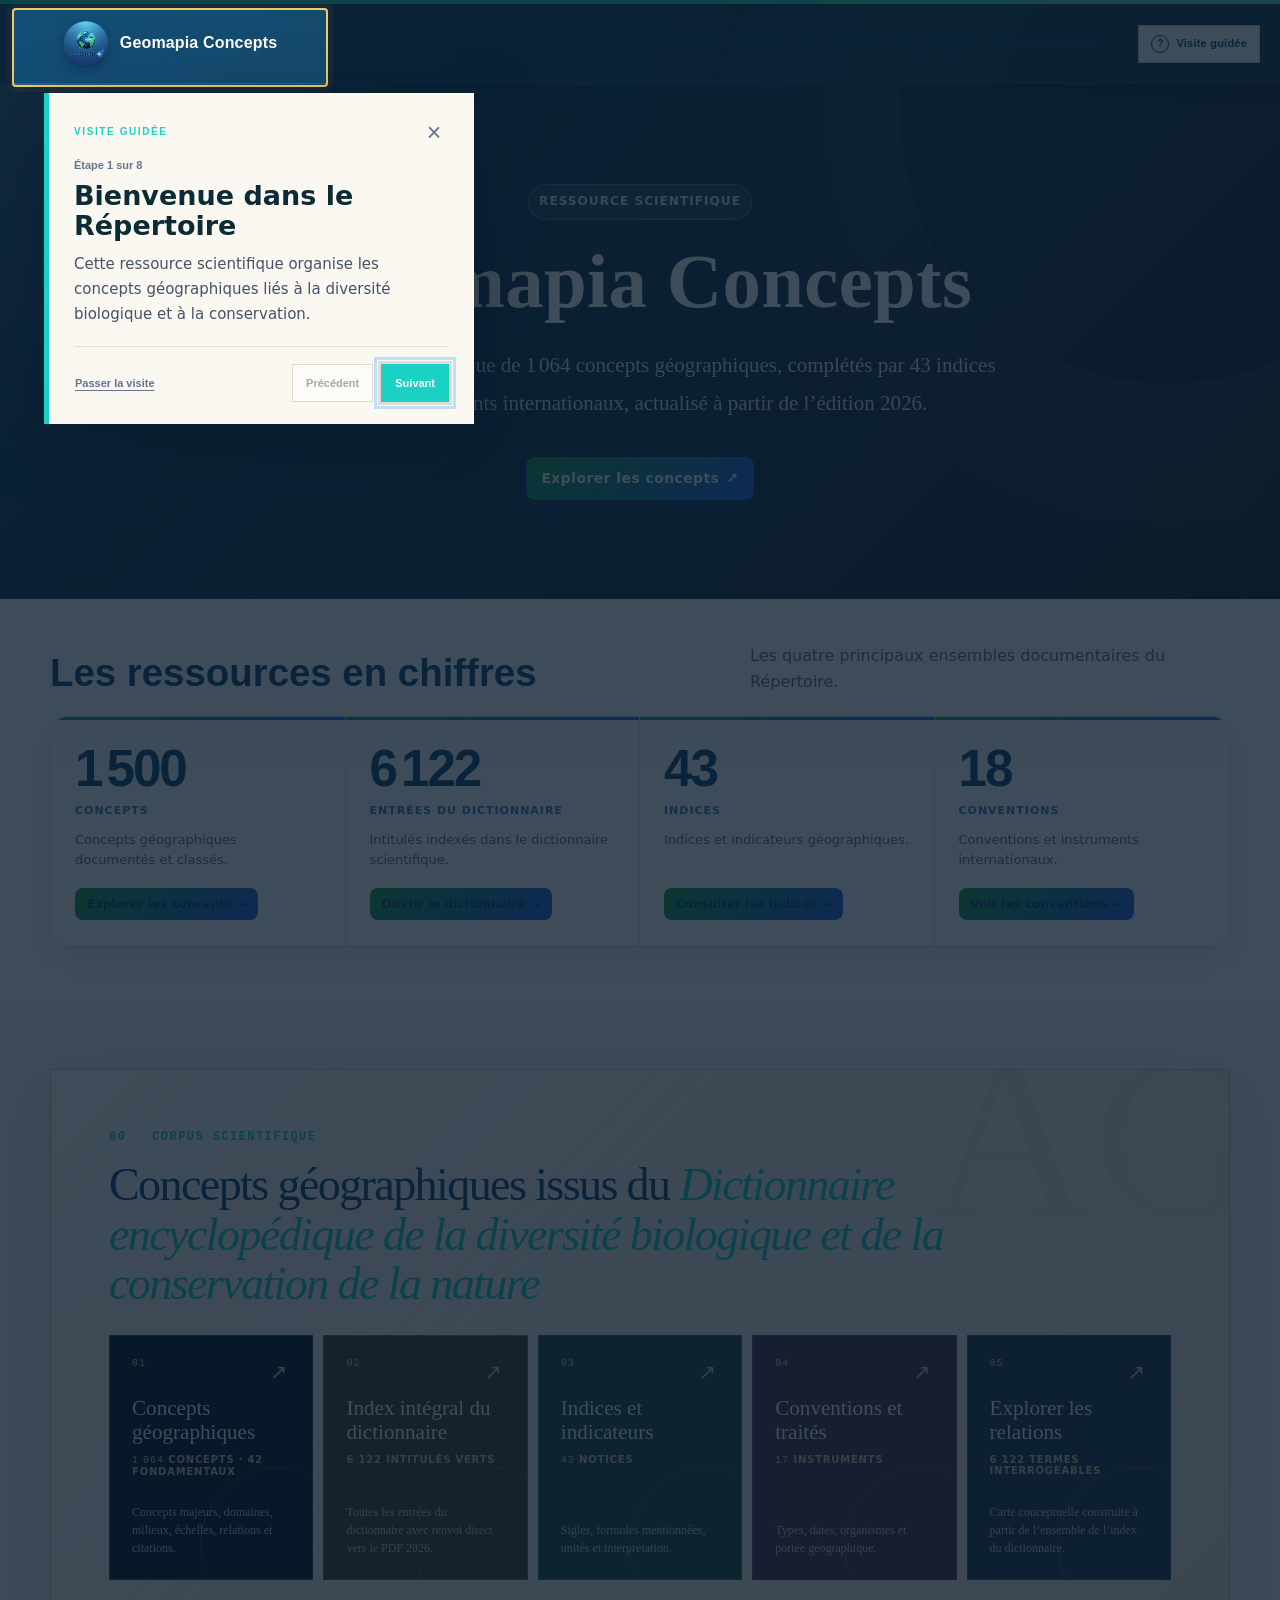
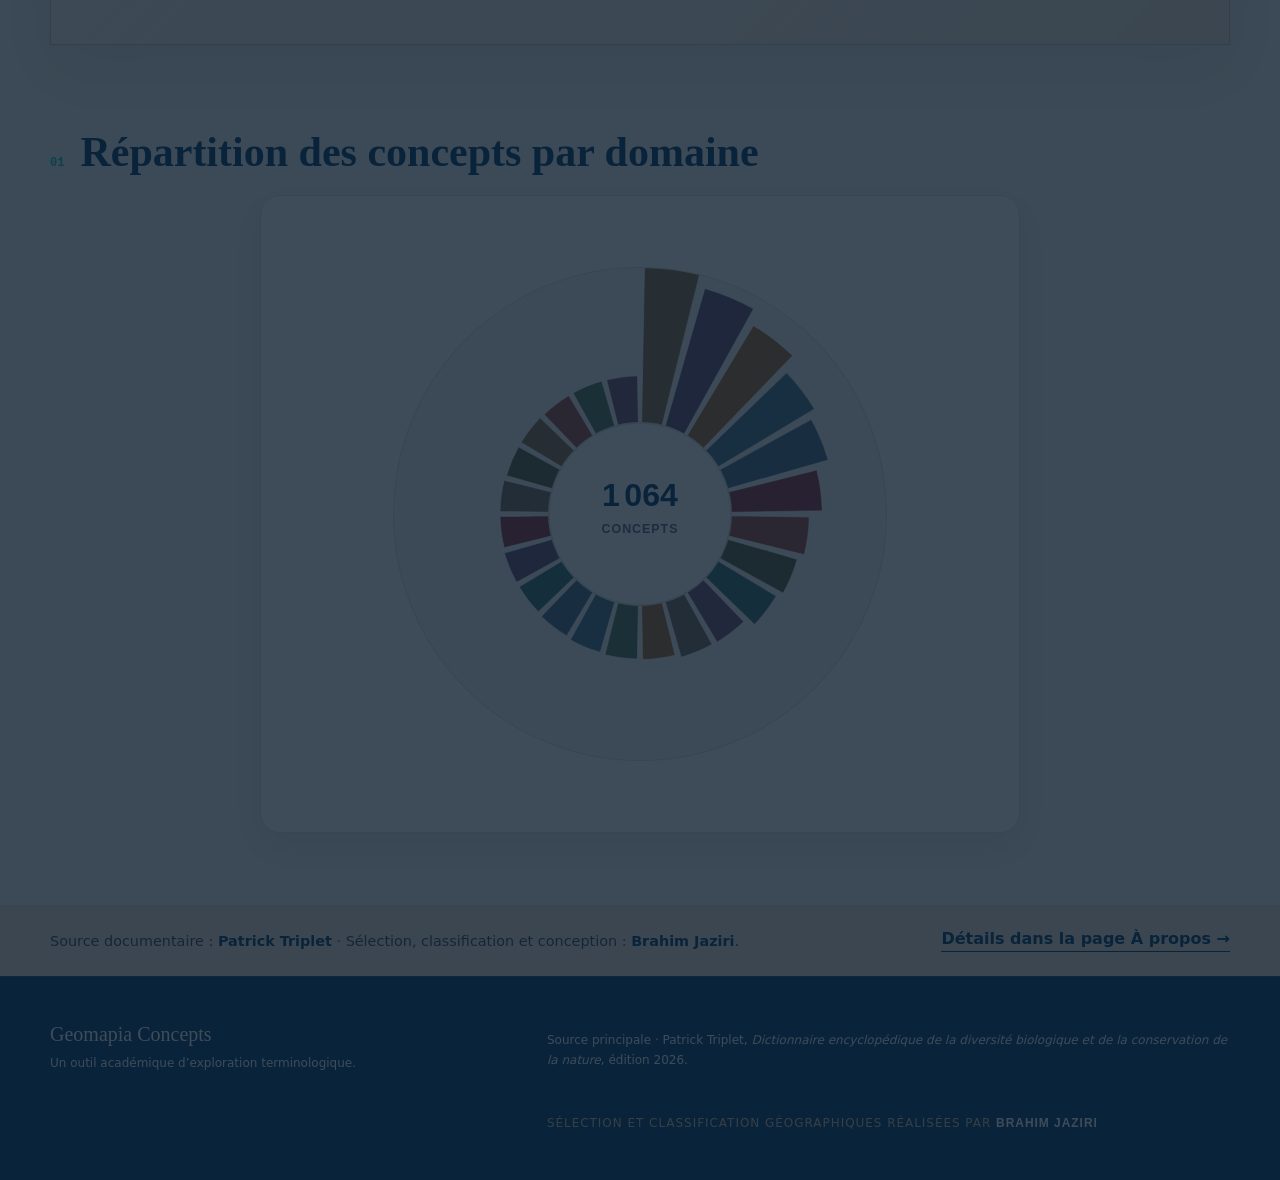
==== commit 6e42dbfd: "Add files via upload" ====
--- a/index.html
+++ b/index.html
@@ -8,10 +8,10 @@
       content="Geomapia Concepts de 1 500 concepts sur la diversité biologique et la conservation, complétés par 43 indices, 18 instruments internationaux et l’index intégral des 6 122 entrées du dictionnaire de Patrick Triplet."
     />
     <title>Geomapia Concepts</title>
-    <link rel="stylesheet" href="./styles.css?v=20260805-home-compact-1" />
+    <link rel="stylesheet" href="./styles.css?v=20260805-coherence-2" />
     <script src="./suggestions-config.js?v=20260730-4"></script>
     <script src="./navigation.js?v=20260730-3" defer></script>
-    <script src="./app.js?v=20260805-radial-1" defer></script>
+    <script src="./app.js?v=20260805-tooltip-2" defer></script>
     <script src="./analytics.js?v=20260730-1" defer></script>
     <script src="./tour.js?v=20260730-3" defer></script>
   </head>
@@ -20,10 +20,10 @@
       <header class="masthead">
         <div class="masthead-line"></div>
         <div class="shell nav">
-          <a class="brand" href="./index.html" aria-label="Geomapia Concept">
+          <a class="brand" href="./index.html" aria-label="Geomapia Concepts">
   <img class="brand-logo" src="./assets/logo-geomapia.png" alt="Logo Geomapia">
   <span class="brand-text">
-    <strong>Geomapia Concept</strong>
+    <strong>Geomapia Concepts</strong>
     <small>Répertoire des concepts géographiques</small>
   </span>
 </a>
@@ -136,48 +136,41 @@
         </div>
 </section>
 
-      <section id="overview" class="domain-overview shell">
-        <div class="compact-section-heading">
+      <section id="overview" class="domain-overview shell" aria-labelledby="domainChartTitle">
+        <div class="compact-section-heading domain-chart-heading">
           <div>
             <span class="section-index">01</span>
-            <h2>Répartition des concepts par domaine</h2>
-          </div>
-          <p>Visualisation circulaire des domaines présents dans le Répertoire.</p>
-        </div>
-        <article class="domain-chart-card">
-          <div id="domainRadialChart" class="domain-radial-chart" aria-label="Histogramme circulaire de la répartition des concepts par domaine"></div>
-          <div id="domainLegend" class="domain-legend"></div>
+            <h2 id="domainChartTitle">Répartition des concepts par domaine</h2>
+          </div>
+        </div>
+        <article class="domain-chart-card domain-chart-card--single">
+          <div class="domain-chart-stage">
+            <div id="domainRadialChart"
+                 class="domain-radial-chart"
+                 aria-label="Graphique circulaire de la répartition des concepts par domaine"></div>
+            <div id="domainChartTooltip"
+                 class="domain-chart-tooltip"
+                 role="status"
+                 aria-live="polite"
+                 hidden></div>
+          </div>
         </article>
       </section>
 
       <section id="authors" class="authors-compact">
-        <div class="shell">
-          <div class="compact-section-heading">
-            <div>
-              <span class="section-index">02</span>
-              <h2>Source et conception scientifique</h2>
-            </div>
-            <a class="compact-about-link" href="./apropos.html">Voir la présentation détaillée →</a>
-          </div>
-          <div class="authors-compact-grid">
-            <article>
-              <span>Auteur du dictionnaire source</span>
-              <strong>Patrick Triplet</strong>
-              <p>Auteur du dictionnaire encyclopédique utilisé comme source documentaire principale.</p>
-            </article>
-            <article>
-              <span>Conception du Répertoire</span>
-              <strong>Brahim Jaziri</strong>
-              <p>Sélection géographique, classification scientifique et conception de l’interface numérique.</p>
-            </article>
-          </div>
+        <div class="shell authors-compact-line">
+          <p>
+            Source documentaire : <strong>Patrick Triplet</strong> ·
+            Sélection, classification et conception : <strong>Brahim Jaziri</strong>.
+          </p>
+          <a class="compact-about-link" href="./apropos.html">Détails dans la page À propos →</a>
         </div>
       </section>
 
 <footer class="site-footer">
         <div class="shell">
           <div>
-            <strong>Geomapia Concept</strong>
+            <strong>Geomapia Concepts</strong>
             <p>Un outil académique d’exploration terminologique.</p>
           </div>
           <div>
--- a/styles.css
+++ b/styles.css
@@ -2454,3 +2454,138 @@
 .authors-compact-grid p{margin:10px 0 0;color:#64748b;line-height:1.6;font-size:14px;}
 @media(max-width:1100px){.portal-grid{grid-template-columns:repeat(3,1fr)!important;}.domain-chart-card{grid-template-columns:1fr;}.domain-legend{grid-template-columns:1fr 1fr;}}
 @media(max-width:760px){.resource-stats-heading,.compact-section-heading{display:block;}.resource-stats-heading p,.compact-section-heading>p,.compact-about-link{margin-top:10px;}.resource-stats-grid{grid-template-columns:1fr 1fr;}.resource-stat:nth-child(2){border-right:0;}.resource-stat:nth-child(-n+2){border-bottom:1px solid #d9e5e2;}.portal-grid{grid-template-columns:1fr!important;}.authors-compact-grid{grid-template-columns:1fr;}.domain-legend{grid-template-columns:1fr;}}
+
+
+/* ==========================================================
+   COHÉRENCE FINALE — GRAPHIQUE CIRCULAIRE ET AUTEURS COMPACTS
+   ========================================================== */
+
+.domain-chart-heading {
+  margin-bottom: 20px;
+}
+
+.domain-chart-card--single {
+  display: block !important;
+  max-width: 760px;
+  margin-inline: auto;
+  padding: 28px !important;
+}
+
+.domain-chart-stage {
+  position: relative;
+  width: min(100%, 620px);
+  margin-inline: auto;
+}
+
+.domain-radial-chart svg {
+  width: 100%;
+  max-width: 580px;
+  display: block;
+  margin-inline: auto;
+  overflow: visible;
+}
+
+.radial-domain-bar {
+  opacity: .9;
+  cursor: help;
+  stroke: rgba(255,255,255,.65);
+  stroke-width: 1;
+  transition:
+    opacity .18s ease,
+    filter .18s ease,
+    transform .18s ease;
+  transform-origin: center;
+}
+
+.radial-domain-bar:hover,
+.radial-domain-bar:focus {
+  opacity: 1;
+  filter: brightness(1.1) saturate(1.08);
+  outline: none;
+}
+
+.domain-chart-tooltip {
+  position: absolute;
+  z-index: 10;
+  min-width: 175px;
+  max-width: 270px;
+  padding: 11px 13px;
+  border: 1px solid rgba(255,255,255,.18);
+  border-radius: 10px;
+  color: #ffffff;
+  background: rgba(15,56,79,.96);
+  box-shadow: 0 12px 28px rgba(15,23,42,.22);
+  pointer-events: none;
+  transform: translate(-50%, -100%);
+  backdrop-filter: blur(8px);
+}
+
+.domain-chart-tooltip strong,
+.domain-chart-tooltip span {
+  display: block;
+}
+
+.domain-chart-tooltip strong {
+  font-size: .82rem;
+  line-height: 1.35;
+}
+
+.domain-chart-tooltip span {
+  margin-top: 4px;
+  color: #cfe9f8;
+  font-size: .76rem;
+  font-weight: 700;
+}
+
+.domain-legend {
+  display: none !important;
+}
+
+.authors-compact {
+  padding: 24px 0 !important;
+}
+
+.authors-compact-line {
+  display: flex;
+  align-items: center;
+  justify-content: space-between;
+  gap: 22px;
+}
+
+.authors-compact-line p {
+  margin: 0;
+  color: #475569;
+  font-size: .9rem;
+}
+
+.authors-compact-line strong {
+  color: #0f4c75;
+}
+
+@media (max-width: 760px) {
+  .authors-compact-line {
+    align-items: flex-start;
+    flex-direction: column;
+  }
+
+  .domain-chart-card--single {
+    padding: 16px !important;
+  }
+}
+
+
+.suggestion-domain-grid {
+  display: grid;
+  grid-template-columns: 1fr 1fr;
+  gap: 14px;
+}
+
+.suggestion-domain-grid label {
+  min-width: 0;
+}
+
+@media (max-width: 760px) {
+  .suggestion-domain-grid {
+    grid-template-columns: 1fr;
+  }
+}
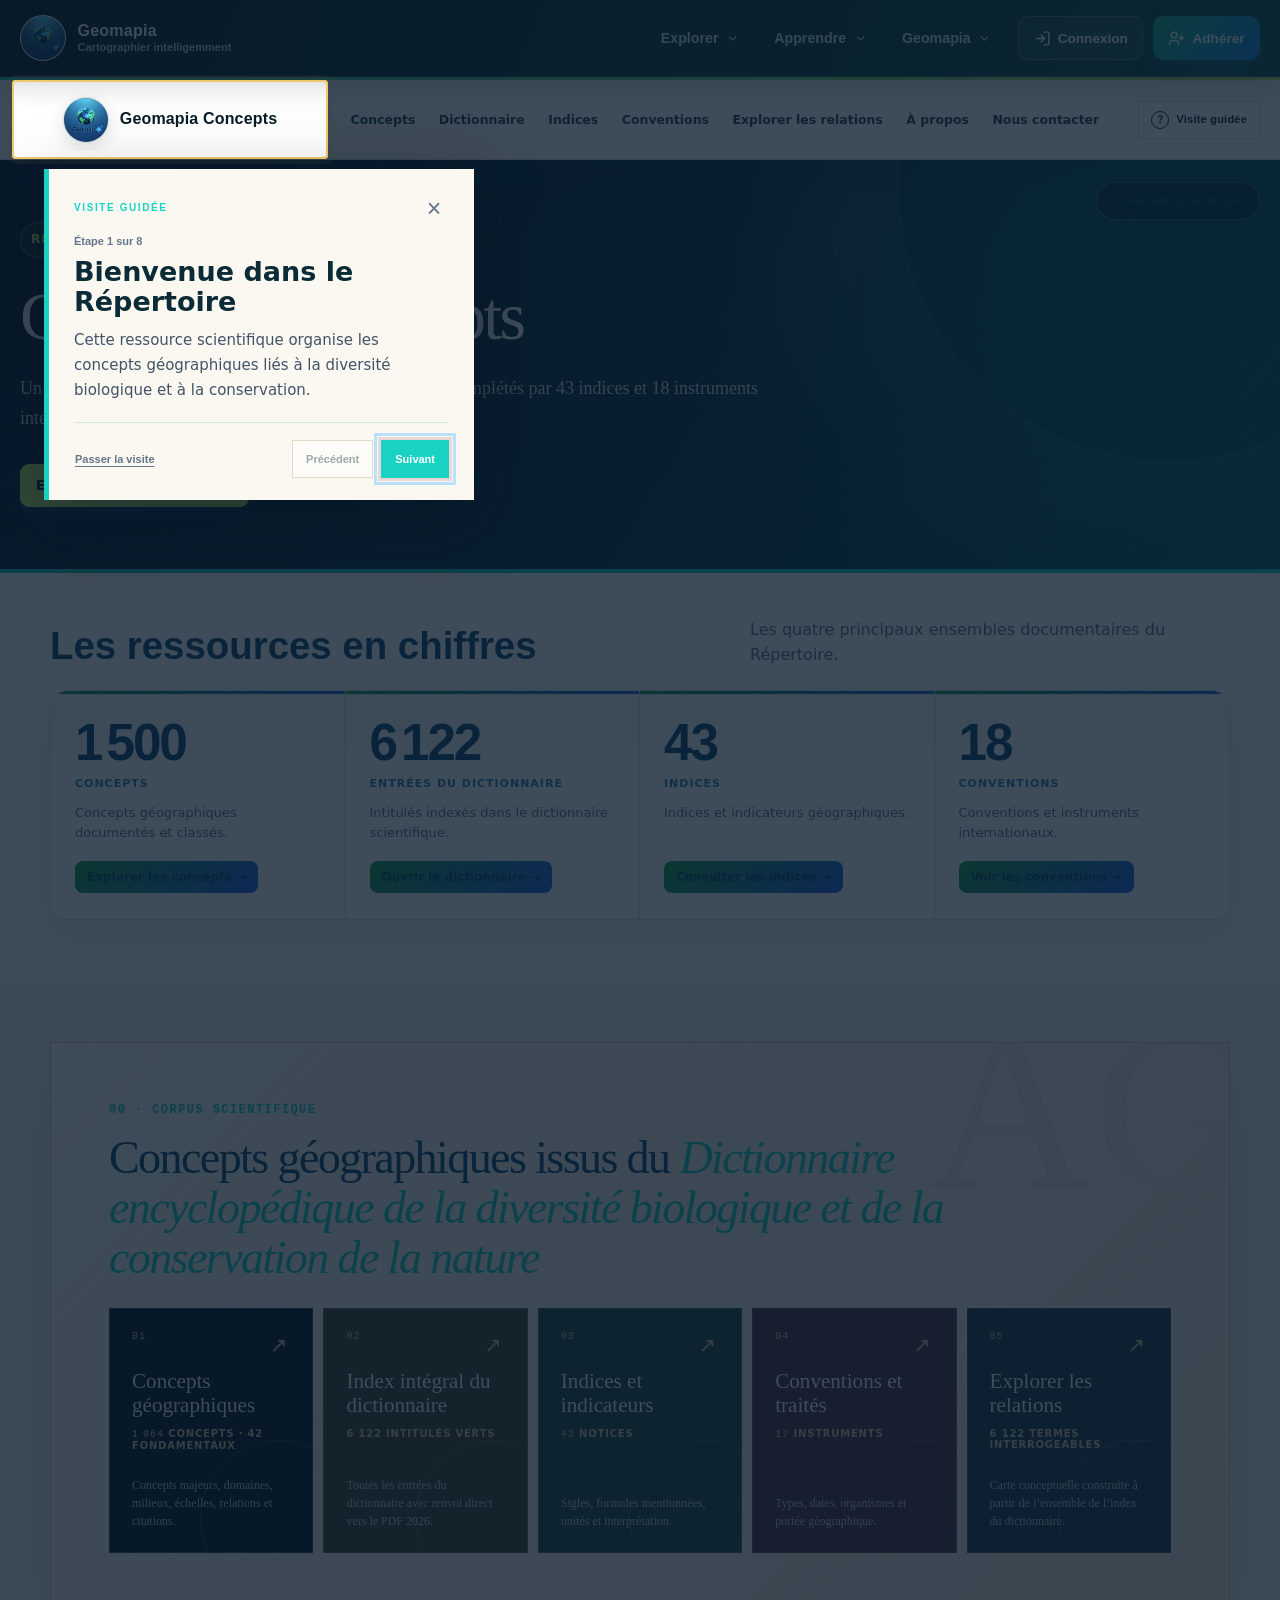
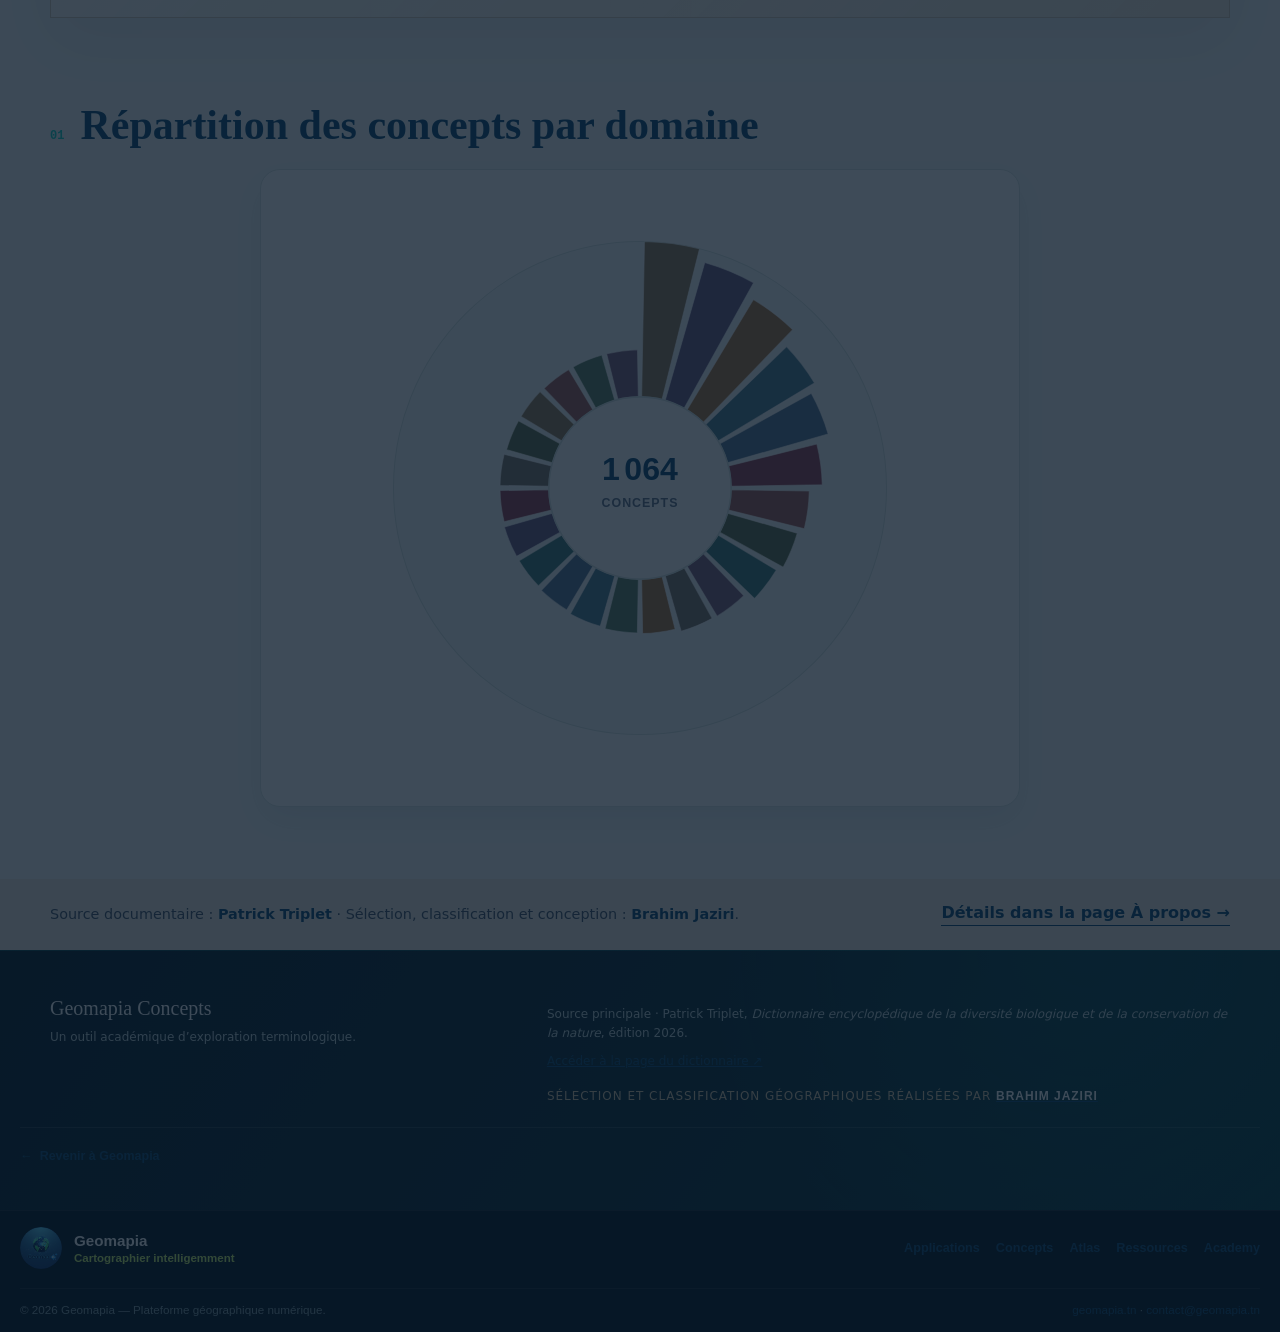
==== commit e5814024: "Add files via upload" ====
--- a/index.html
+++ b/index.html
@@ -14,9 +14,10 @@
     <script src="./app.js?v=20260805-tooltip-2" defer></script>
     <script src="./analytics.js?v=20260730-1" defer></script>
     <script src="./tour.js?v=20260730-3" defer></script>
+      <link rel="stylesheet" href="./geomapia-parent-shell.css?v=20260805-banner-fix-1" />
+    <script src="./geomapia-parent-shell.js?v=20260805-1" defer></script>
   </head>
   <body>
-    <main>
       <header class="masthead">
         <div class="masthead-line"></div>
         <div class="shell nav">
@@ -40,7 +41,11 @@
           </a>
         </div>
       </header>
-<section id="top" class="hero">
+    <main>
+<section id="top" class="hero home-hero-uniform">
+  <a class="gpc-back-link gpc-back-link--banner" href="https://geomapia.tn/" aria-label="Revenir au site principal Geomapia">
+    <span aria-hidden="true">←</span> Revenir à Geomapia
+  </a>
         <div class="hero-grid shell">
           <div class="hero-copy">
             <p class="eyebrow">Ressource scientifique</p>
@@ -186,7 +191,13 @@
             </p>
           </div>
         </div>
-      </footer>
+      
+  <div class="gpc-footer-back-wrap">
+    <a class="gpc-footer-back" href="https://geomapia.tn/">
+      <span aria-hidden="true">←</span> Revenir à Geomapia
+    </a>
+  </div>
+</footer>
     </main>
 
   
--- a/geomapia-parent-shell.css
+++ b/geomapia-parent-shell.css
@@ -0,0 +1,631 @@
+/* ============================================================
+   GEOMAPIA CONCEPTS — COHÉRENCE AVEC LE SITE PARENT
+   Couche isolée : n'altère aucun automatisme métier.
+   Version 2026-08-05.1
+   ============================================================ */
+
+:root {
+  --gpc-parent-height: 76px;
+  --gpc-navy: #071c27;
+  --gpc-deep: #0b2c36;
+  --gpc-petrol: #0a4f4b;
+  --gpc-teal: #1ad2c4;
+  --gpc-mint: #53e1b2;
+  --gpc-lime: #c9f36b;
+  --gpc-white: #ffffff;
+  --gpc-text: #12303d;
+  --gpc-muted: #708792;
+  --gpc-line: #d8e5e2;
+  --gpc-shadow: 0 18px 46px rgba(3, 24, 32, .20);
+}
+
+/* Barre de la plateforme parente */
+.gpc-parentbar,
+.gpc-parentbar *,
+.gpc-platform-footer,
+.gpc-platform-footer * {
+  box-sizing: border-box;
+}
+
+.gpc-parentbar {
+  position: sticky;
+  top: 0;
+  z-index: 5000;
+  width: 100%;
+  color: var(--gpc-white);
+  background:
+    linear-gradient(112deg, rgba(7,28,39,.99), rgba(10,79,75,.96));
+  border-bottom: 1px solid rgba(255,255,255,.09);
+  box-shadow: 0 8px 28px rgba(3, 18, 24, .18);
+  backdrop-filter: blur(14px);
+  font-family: Inter, "Segoe UI", Arial, sans-serif;
+}
+
+.gpc-parentbar__inner {
+  width: min(1240px, calc(100% - 2rem));
+  min-height: var(--gpc-parent-height);
+  margin: 0 auto;
+  display: flex;
+  align-items: center;
+  gap: 1.35rem;
+}
+
+.gpc-parentbar__brand {
+  min-width: max-content;
+  margin-right: auto;
+  display: inline-flex;
+  align-items: center;
+  gap: .72rem;
+  color: #fff;
+  text-decoration: none;
+}
+
+.gpc-parentbar__logo {
+  width: 46px;
+  height: 46px;
+  flex: 0 0 46px;
+  display: block;
+  object-fit: cover;
+  border-radius: 50%;
+  background: #fff;
+  border: 1px solid rgba(255,255,255,.18);
+  box-shadow: 0 6px 18px rgba(0,0,0,.23);
+}
+
+.gpc-parentbar__identity {
+  display: grid;
+  gap: .08rem;
+  line-height: 1.12;
+}
+
+.gpc-parentbar__identity strong {
+  color: #fff;
+  font-size: 1rem;
+  font-weight: 900;
+  letter-spacing: .015em;
+}
+
+.gpc-parentbar__identity small {
+  color: #bdd0d5;
+  font-size: .69rem;
+  font-weight: 650;
+}
+
+.gpc-parentbar__toggle {
+  display: none;
+  width: 44px;
+  height: 44px;
+  margin-left: auto;
+  border: 1px solid rgba(255,255,255,.16);
+  border-radius: 11px;
+  color: #fff;
+  background: rgba(255,255,255,.07);
+  cursor: pointer;
+}
+
+.gpc-parentbar__toggle svg { width: 21px; height: 21px; }
+
+.gpc-parentbar__content {
+  min-width: 0;
+  display: flex;
+  align-items: center;
+  gap: .75rem;
+}
+
+.gpc-parentbar__menus {
+  display: flex;
+  align-items: center;
+  gap: .35rem;
+}
+
+.gpc-parentbar__group { position: relative; }
+
+.gpc-parentbar__menu-button {
+  min-height: 44px;
+  padding: .62rem .92rem;
+  display: inline-flex;
+  align-items: center;
+  justify-content: center;
+  gap: .48rem;
+  border: 0;
+  border-radius: 11px;
+  color: #dce9ec;
+  background: transparent;
+  font: 800 .89rem/1 Inter, "Segoe UI", Arial, sans-serif;
+  cursor: pointer;
+  white-space: nowrap;
+  transition: background .18s ease, color .18s ease;
+}
+
+.gpc-parentbar__menu-button svg {
+  width: 13px;
+  height: 13px;
+  transition: transform .18s ease;
+}
+
+.gpc-parentbar__menu-button:hover,
+.gpc-parentbar__menu-button:focus-visible,
+.gpc-parentbar__menu-button[aria-expanded="true"] {
+  color: #fff;
+  background: rgba(255,255,255,.11);
+  outline: none;
+}
+
+.gpc-parentbar__menu-button[aria-expanded="true"] svg { transform: rotate(180deg); }
+
+.gpc-parentbar__dropdown {
+  position: absolute;
+  top: calc(100% + .65rem);
+  left: 0;
+  width: 350px;
+  padding: .72rem;
+  border: 1px solid var(--gpc-line);
+  border-radius: 19px;
+  color: var(--gpc-text);
+  background: rgba(255,255,255,.995);
+  box-shadow: var(--gpc-shadow);
+}
+
+.gpc-parentbar__dropdown--right { left: auto; right: 0; }
+.gpc-parentbar__dropdown[hidden] { display: none !important; }
+
+.gpc-parentbar__dropdown::before {
+  content: "";
+  position: absolute;
+  top: -7px;
+  left: 26px;
+  width: 14px;
+  height: 14px;
+  transform: rotate(45deg);
+  background: #fff;
+  border-left: 1px solid var(--gpc-line);
+  border-top: 1px solid var(--gpc-line);
+}
+
+.gpc-parentbar__dropdown--right::before { left: auto; right: 28px; }
+
+.gpc-parentbar__dropdown-title {
+  padding: .42rem .65rem .58rem;
+  color: #7a919c;
+  font-size: .67rem;
+  font-weight: 900;
+  letter-spacing: .11em;
+  text-transform: uppercase;
+}
+
+.gpc-parentbar__dropdown a {
+  min-height: 62px;
+  display: grid;
+  grid-template-columns: 40px minmax(0, 1fr) auto;
+  align-items: center;
+  gap: .78rem;
+  padding: .68rem;
+  border-radius: 13px;
+  color: var(--gpc-text);
+  text-decoration: none;
+  transition: background .18s ease, color .18s ease, transform .18s ease;
+}
+
+.gpc-parentbar__dropdown a:hover,
+.gpc-parentbar__dropdown a:focus-visible,
+.gpc-parentbar__dropdown a[aria-current="page"] {
+  color: #075f58;
+  background: #edf8f6;
+  transform: translateX(2px);
+  outline: none;
+}
+
+.gpc-parentbar__item-icon {
+  width: 40px;
+  height: 40px;
+  display: grid;
+  place-items: center;
+  border-radius: 11px;
+  color: #079386;
+  background: #e4f7f3;
+}
+
+.gpc-parentbar__item-icon svg { width: 19px; height: 19px; }
+
+.gpc-parentbar__dropdown strong,
+.gpc-parentbar__dropdown small { display: block; }
+
+.gpc-parentbar__dropdown strong {
+  color: inherit;
+  font-size: .9rem;
+  line-height: 1.2;
+}
+
+.gpc-parentbar__dropdown small {
+  margin-top: .2rem;
+  color: var(--gpc-muted);
+  font-size: .71rem;
+  line-height: 1.35;
+}
+
+.gpc-parentbar__soon {
+  padding: .26rem .48rem;
+  border-radius: 999px;
+  color: #607800;
+  background: #eef8c9;
+  font-size: .58rem;
+  font-style: normal;
+  font-weight: 900;
+  letter-spacing: .04em;
+  text-transform: uppercase;
+}
+
+.gpc-parentbar__actions {
+  display: flex;
+  align-items: center;
+  gap: .6rem;
+}
+
+.gpc-parentbar__action {
+  min-height: 44px;
+  padding: .63rem .9rem;
+  display: inline-flex;
+  align-items: center;
+  justify-content: center;
+  gap: .45rem;
+  border: 1px solid rgba(255,255,255,.22);
+  border-radius: 10px;
+  color: #fff;
+  background: rgba(255,255,255,.07);
+  text-decoration: none;
+  font-size: .85rem;
+  font-weight: 850;
+  white-space: nowrap;
+  transition: transform .18s ease, background .18s ease;
+}
+
+.gpc-parentbar__action svg { width: 17px; height: 17px; }
+.gpc-parentbar__action:hover { color: #fff; background: rgba(255,255,255,.14); transform: translateY(-1px); }
+
+.gpc-parentbar__action--accent {
+  border-color: transparent;
+  background: linear-gradient(135deg, #16b981, #1988ef);
+  box-shadow: 0 8px 20px rgba(25,136,239,.22);
+}
+
+.gpc-parentbar__action--accent:hover { background: linear-gradient(135deg, #18c58b, #2a96f5); }
+
+/* Sous-navigation propre à Geomapia Concepts */
+.gpc-shell-ready .masthead {
+  top: var(--gpc-parent-height) !important;
+  z-index: 4000 !important;
+  color: var(--gpc-text) !important;
+  background: rgba(255,255,255,.985) !important;
+  border-bottom: 1px solid var(--gpc-line) !important;
+  box-shadow: 0 8px 25px rgba(7,28,39,.08) !important;
+}
+
+.gpc-shell-ready .masthead-line {
+  height: 3px !important;
+  background: linear-gradient(90deg, var(--gpc-teal), var(--gpc-lime)) !important;
+}
+
+.gpc-shell-ready .masthead .brand strong { color: var(--gpc-navy) !important; }
+.gpc-shell-ready .masthead .brand small { color: var(--gpc-muted) !important; }
+.gpc-shell-ready .masthead .brand-logo {
+  border: 1px solid #d4e3e0;
+  box-shadow: 0 5px 16px rgba(7,28,39,.13) !important;
+}
+
+.gpc-shell-ready .masthead nav a,
+.gpc-shell-ready .masthead .nav a {
+  color: #294652 !important;
+  background: transparent !important;
+  border-radius: 9px !important;
+}
+
+.gpc-shell-ready .masthead nav a:hover,
+.gpc-shell-ready .masthead nav a:focus-visible,
+.gpc-shell-ready .masthead .nav a:hover,
+.gpc-shell-ready .masthead .nav a:focus-visible {
+  color: #075f58 !important;
+  background: #edf8f6 !important;
+}
+
+.gpc-shell-ready .masthead nav a.active,
+.gpc-shell-ready .masthead nav a[aria-current="page"],
+.gpc-shell-ready .masthead .nav a.active,
+.gpc-shell-ready .masthead .nav a[aria-current="page"] {
+  color: var(--gpc-navy) !important;
+  background: var(--gpc-lime) !important;
+}
+
+.gpc-shell-ready .masthead nav a.active::after,
+.gpc-shell-ready .masthead nav a[aria-current="page"]::after,
+.gpc-shell-ready .masthead .nav a.active::after,
+.gpc-shell-ready .masthead .nav a[aria-current="page"]::after { display: none !important; }
+
+.gpc-shell-ready .author-credit { color: var(--gpc-muted) !important; border-left-color: var(--gpc-line) !important; }
+.gpc-shell-ready .author-credit strong { color: #087d75 !important; }
+
+/* Bannières : palette actuelle du site parent */
+.gpc-shell-ready .catalogue-hero,
+.gpc-shell-ready .about-hero,
+.gpc-shell-ready .contact-hero,
+.gpc-shell-ready .convention-hero,
+.gpc-shell-ready .dictionary-hero,
+.gpc-shell-ready .indicator-hero,
+.gpc-shell-ready .news-hero,
+.gpc-shell-ready .relations-hero,
+.gpc-shell-ready .hero {
+  background:
+    radial-gradient(circle at 85% 22%, rgba(26,210,196,.15), transparent 25rem),
+    linear-gradient(122deg, #061c2d 0%, #0b3448 54%, #075a67 100%) !important;
+  border-bottom: 4px solid var(--gpc-teal) !important;
+}
+
+.gpc-shell-ready .eyebrow { color: var(--gpc-lime) !important; border-color: rgba(201,243,107,.32) !important; background: rgba(201,243,107,.08) !important; }
+.gpc-shell-ready .primary-button,
+.gpc-shell-ready .contact-submit {
+  color: var(--gpc-navy) !important;
+  background: var(--gpc-lime) !important;
+  border-color: var(--gpc-lime) !important;
+}
+.gpc-shell-ready .primary-button:hover,
+.gpc-shell-ready .contact-submit:hover { background: #b8ef35 !important; }
+
+/* Pied scientifique du sous-site */
+.gpc-shell-ready .site-footer {
+  margin: 0 !important;
+  color: #bfd0d3 !important;
+  background:
+    radial-gradient(circle at 85% 0, rgba(26,210,196,.10), transparent 24rem),
+    linear-gradient(126deg, var(--gpc-navy), var(--gpc-deep) 58%, #073c43) !important;
+  border-top: 1px solid rgba(26,210,196,.20) !important;
+}
+.gpc-shell-ready .site-footer strong { color: #fff !important; }
+.gpc-shell-ready .site-footer a { color: var(--gpc-lime) !important; }
+
+/* Barre de plateforme ajoutée après le pied scientifique */
+.gpc-platform-footer {
+  color: #b9cbcf;
+  background: #04141c;
+  border-top: 1px solid rgba(255,255,255,.08);
+  font-family: Inter, "Segoe UI", Arial, sans-serif;
+}
+
+.gpc-platform-footer__inner {
+  width: min(1240px, calc(100% - 2rem));
+  min-height: 92px;
+  margin: 0 auto;
+  padding: 1rem 0;
+  display: grid;
+  grid-template-columns: 1fr auto;
+  align-items: center;
+  gap: 1.2rem 2rem;
+}
+
+.gpc-platform-footer__brand {
+  display: flex;
+  align-items: center;
+  gap: .75rem;
+}
+
+.gpc-platform-footer__brand img {
+  width: 42px;
+  height: 42px;
+  object-fit: cover;
+  border-radius: 50%;
+  background: #fff;
+}
+
+.gpc-platform-footer__brand strong,
+.gpc-platform-footer__brand small { display: block; }
+.gpc-platform-footer__brand strong { color: #fff; font-size: .95rem; }
+.gpc-platform-footer__brand small { margin-top: .18rem; color: var(--gpc-lime); font-size: .72rem; font-weight: 750; }
+
+.gpc-platform-footer__links {
+  display: flex;
+  align-items: center;
+  justify-content: flex-end;
+  gap: .45rem 1rem;
+  flex-wrap: wrap;
+}
+
+.gpc-platform-footer__links a {
+  color: #b9cbcf;
+  text-decoration: none;
+  font-size: .79rem;
+  font-weight: 700;
+}
+.gpc-platform-footer__links a:hover,
+.gpc-platform-footer__links a[aria-current="page"] { color: var(--gpc-lime); }
+
+.gpc-platform-footer__meta {
+  grid-column: 1 / -1;
+  padding-top: .85rem;
+  display: flex;
+  align-items: center;
+  justify-content: space-between;
+  gap: 1rem;
+  border-top: 1px solid rgba(255,255,255,.08);
+  color: #829ba1;
+  font-size: .73rem;
+}
+.gpc-platform-footer__meta a { color: #a9c2c6; text-decoration: none; }
+.gpc-platform-footer__meta a:hover { color: var(--gpc-lime); }
+
+@media (max-width: 1050px) {
+  :root { --gpc-parent-height: 68px; }
+  .gpc-parentbar__inner { min-height: var(--gpc-parent-height); }
+  .gpc-parentbar__toggle { display: grid; place-items: center; }
+  .gpc-parentbar__content {
+    position: fixed;
+    top: calc(var(--gpc-parent-height) + 10px);
+    right: 1rem;
+    left: 1rem;
+    display: none;
+    padding: .75rem;
+    border: 1px solid rgba(255,255,255,.10);
+    border-radius: 18px;
+    background: #092630;
+    box-shadow: var(--gpc-shadow);
+  }
+  .gpc-parentbar.is-open .gpc-parentbar__content { display: block; }
+  .gpc-parentbar__menus { display: grid; gap: .28rem; }
+  .gpc-parentbar__group { width: 100%; }
+  .gpc-parentbar__menu-button { width: 100%; justify-content: space-between; }
+  .gpc-parentbar__dropdown,
+  .gpc-parentbar__dropdown--right {
+    position: static;
+    width: 100%;
+    margin-top: .35rem;
+    box-shadow: none;
+  }
+  .gpc-parentbar__dropdown::before { display: none; }
+  .gpc-parentbar__actions { margin-top: .65rem; display: grid; grid-template-columns: 1fr 1fr; }
+  .gpc-parentbar__action { width: 100%; }
+}
+
+@media (max-width: 720px) {
+  .gpc-parentbar__identity small { display: none; }
+  .gpc-parentbar__logo { width: 41px; height: 41px; flex-basis: 41px; }
+  .gpc-parentbar__actions { grid-template-columns: 1fr; }
+  .gpc-platform-footer__inner { grid-template-columns: 1fr; }
+  .gpc-platform-footer__links { justify-content: flex-start; }
+  .gpc-platform-footer__meta { align-items: flex-start; flex-direction: column; }
+}
+
+@media (max-width: 500px) {
+  .gpc-parentbar__dropdown a { grid-template-columns: 38px minmax(0,1fr); }
+  .gpc-parentbar__soon { display: none; }
+}
+
+@media (prefers-reduced-motion: reduce) {
+  .gpc-parentbar *, .gpc-platform-footer * { transition: none !important; }
+}
+
+
+/* ============================================================
+   Correction ciblée demandée — bannière d’accueil + retours
+   Version fondée sur la première harmonisation.
+   Aucun automatisme métier n’est modifié.
+   ============================================================ */
+
+/* L’accueil reprend exactement les proportions, l’alignement et
+   la typographie des bannières documentaires des autres pages. */
+.gpc-shell-ready .home-hero-uniform {
+  min-height: 0 !important;
+  padding: 0 !important;
+  text-align: left !important;
+}
+
+.gpc-shell-ready .home-hero-uniform .hero-grid {
+  width: min(1240px, calc(100% - 2rem)) !important;
+  min-height: 330px !important;
+  margin-inline: auto !important;
+  padding-block: 62px !important;
+  display: grid !important;
+  grid-template-columns: minmax(0, 1fr) !important;
+  align-items: center !important;
+  justify-content: stretch !important;
+  gap: 0 !important;
+  text-align: left !important;
+}
+
+.gpc-shell-ready .home-hero-uniform .hero-copy {
+  width: 100% !important;
+  max-width: 760px !important;
+  margin: 0 !important;
+  text-align: left !important;
+}
+
+.gpc-shell-ready .home-hero-uniform h1 {
+  margin: 0 !important;
+  color: #fff !important;
+  font: 500 clamp(44px, 6vw, 68px)/1 Georgia, "Times New Roman", serif !important;
+  letter-spacing: -.04em !important;
+}
+
+.gpc-shell-ready .home-hero-uniform .hero-subtitle {
+  max-width: 760px !important;
+  margin: 24px 0 30px !important;
+  color: #d8e0e6 !important;
+  font: 18px/1.65 Georgia, "Times New Roman", serif !important;
+  text-align: left !important;
+}
+
+.gpc-shell-ready .home-hero-uniform .primary-button {
+  margin: 0 !important;
+}
+
+/* Lien discret et explicite vers le site parent, dans chaque bannière. */
+.gpc-back-link--banner {
+  position: absolute;
+  z-index: 5;
+  top: 22px;
+  right: max(1rem, calc((100% - 1240px) / 2));
+  display: inline-flex;
+  align-items: center;
+  gap: .45rem;
+  min-height: 38px;
+  padding: .58rem .82rem;
+  border: 1px solid rgba(255,255,255,.25);
+  border-radius: 999px;
+  color: #fff !important;
+  background: rgba(7,28,39,.46);
+  box-shadow: 0 8px 22px rgba(0,0,0,.12);
+  backdrop-filter: blur(8px);
+  font: 800 .76rem/1 Inter, "Segoe UI", Arial, sans-serif;
+  text-decoration: none !important;
+  transition: background .2s ease, border-color .2s ease, transform .2s ease;
+}
+
+.gpc-back-link--banner:hover,
+.gpc-back-link--banner:focus-visible {
+  color: var(--gpc-navy) !important;
+  background: var(--gpc-lime);
+  border-color: var(--gpc-lime);
+  transform: translateY(-1px);
+  outline: none;
+}
+
+/* Le footer existant n’est pas redessiné : seul ce lien est ajouté. */
+.gpc-footer-back-wrap {
+  width: min(1240px, calc(100% - 2rem));
+  margin: 20px auto 0;
+  padding-top: 17px;
+  border-top: 1px solid rgba(255,255,255,.12);
+}
+
+.gpc-footer-back {
+  display: inline-flex;
+  align-items: center;
+  gap: .45rem;
+  color: var(--gpc-lime) !important;
+  font: 800 .78rem/1.2 Inter, "Segoe UI", Arial, sans-serif;
+  text-decoration: none !important;
+}
+
+.gpc-footer-back:hover,
+.gpc-footer-back:focus-visible {
+  color: #fff !important;
+  text-decoration: underline !important;
+  outline: none;
+}
+
+@media (max-width: 760px) {
+  .gpc-back-link--banner {
+    position: static;
+    margin: 18px 1rem 0 auto;
+    width: fit-content;
+  }
+
+  .gpc-shell-ready .home-hero-uniform .hero-grid {
+    min-height: 0 !important;
+    padding-block: 44px 56px !important;
+  }
+
+  .gpc-shell-ready .home-hero-uniform h1 {
+    font-size: clamp(38px, 12vw, 52px) !important;
+  }
+
+  .gpc-shell-ready .home-hero-uniform .hero-subtitle {
+    font-size: 17px !important;
+  }
+}
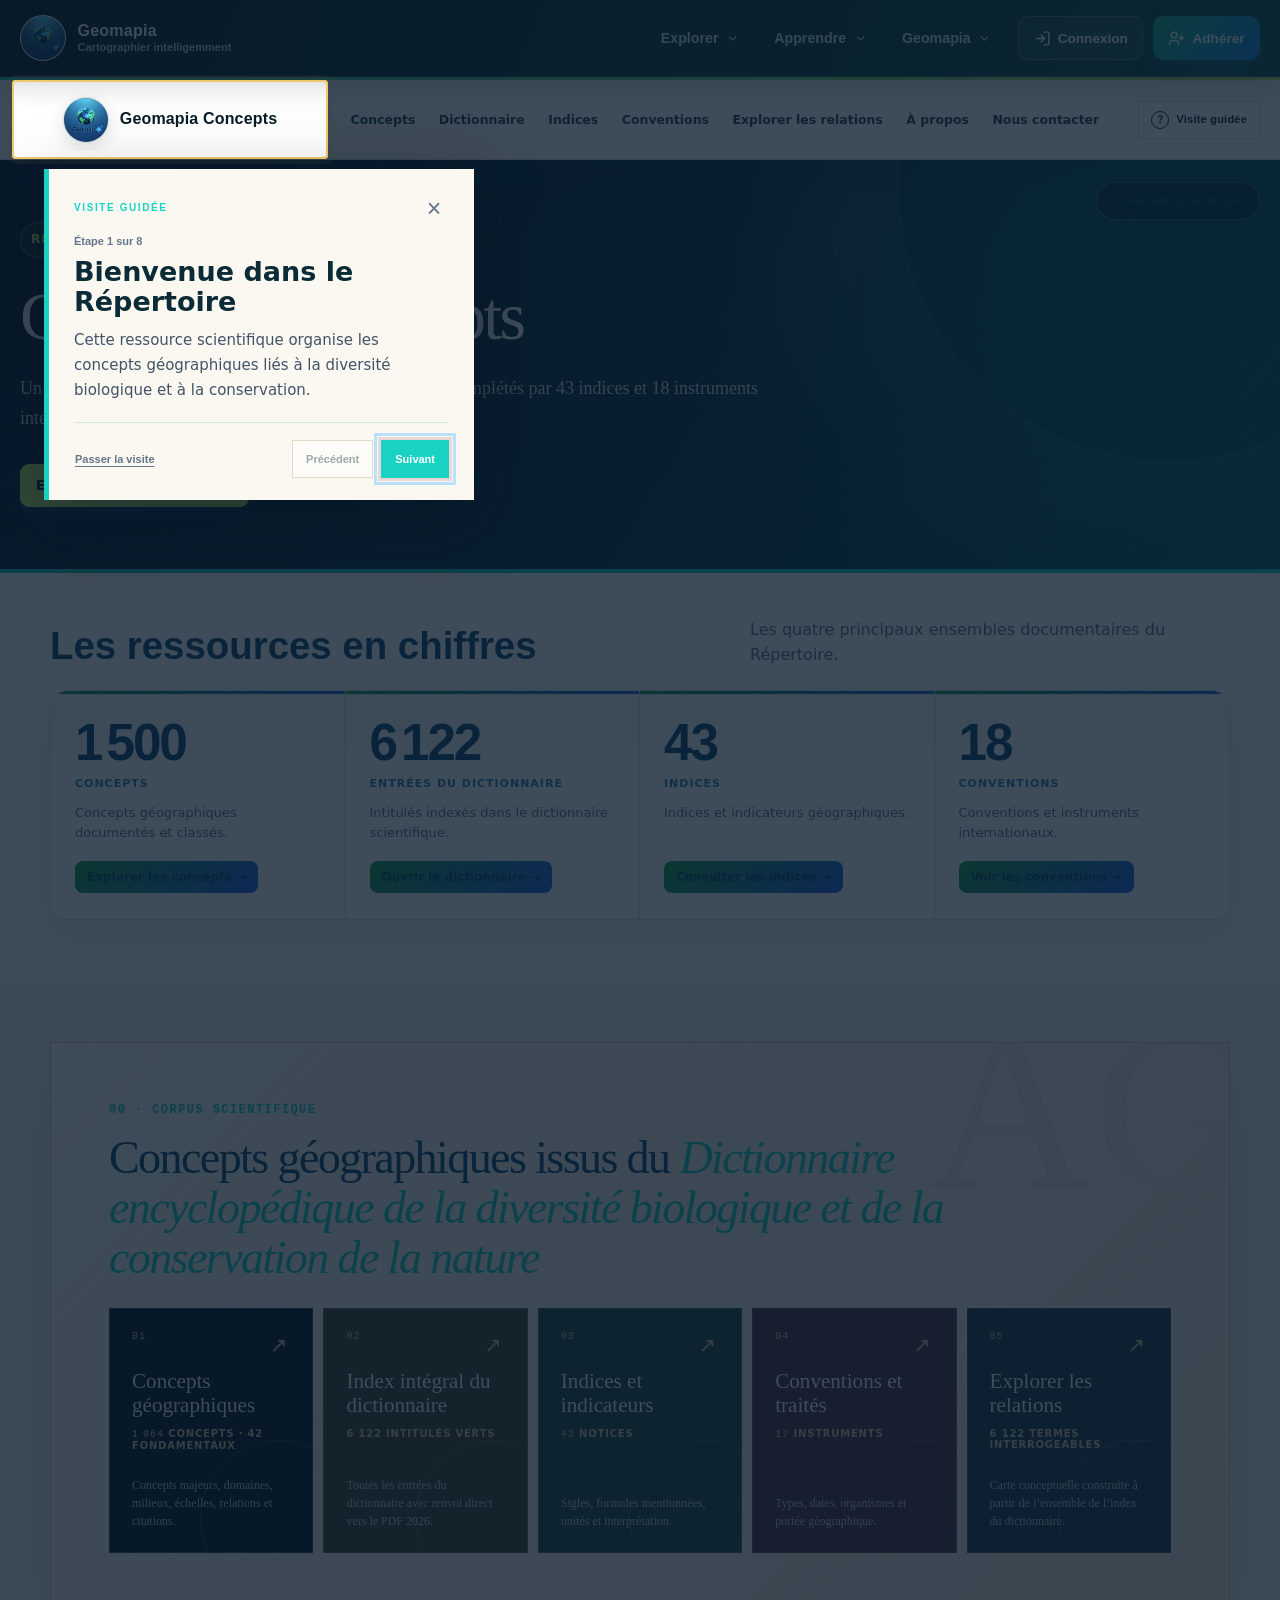
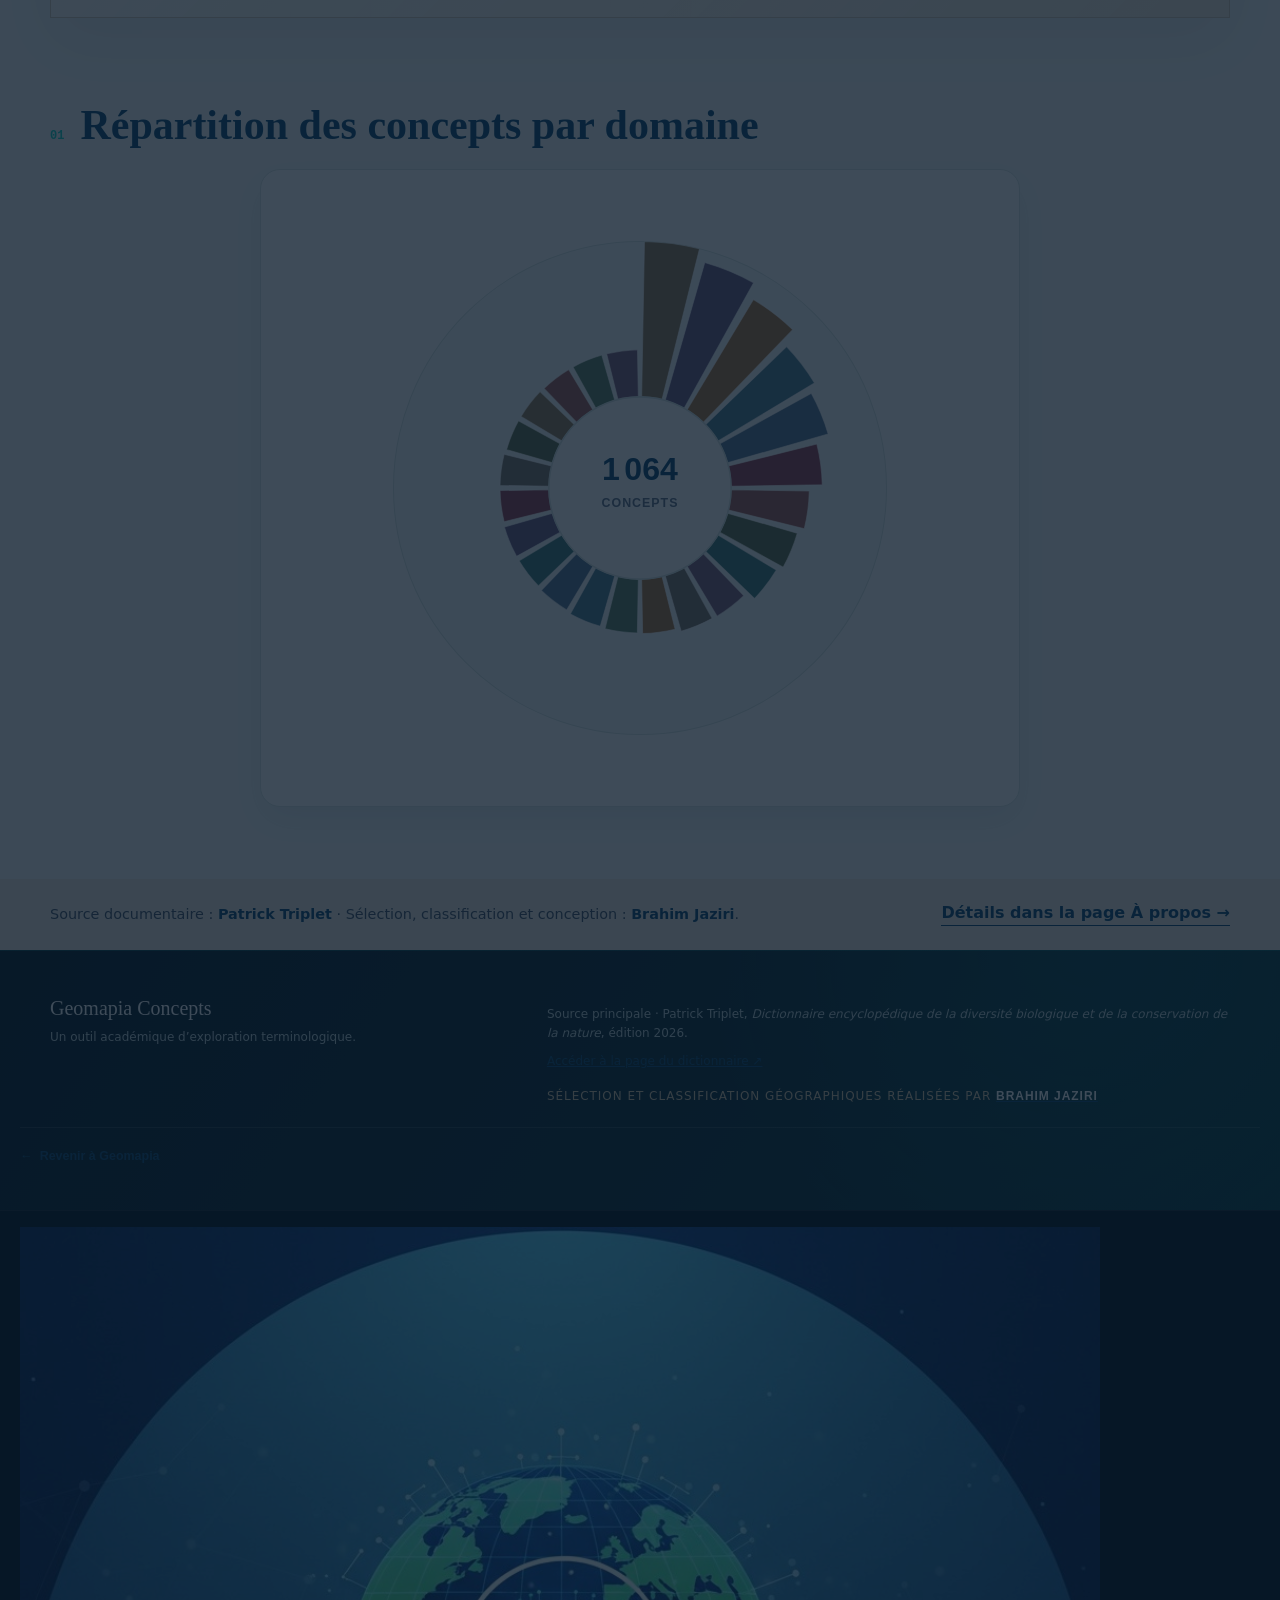
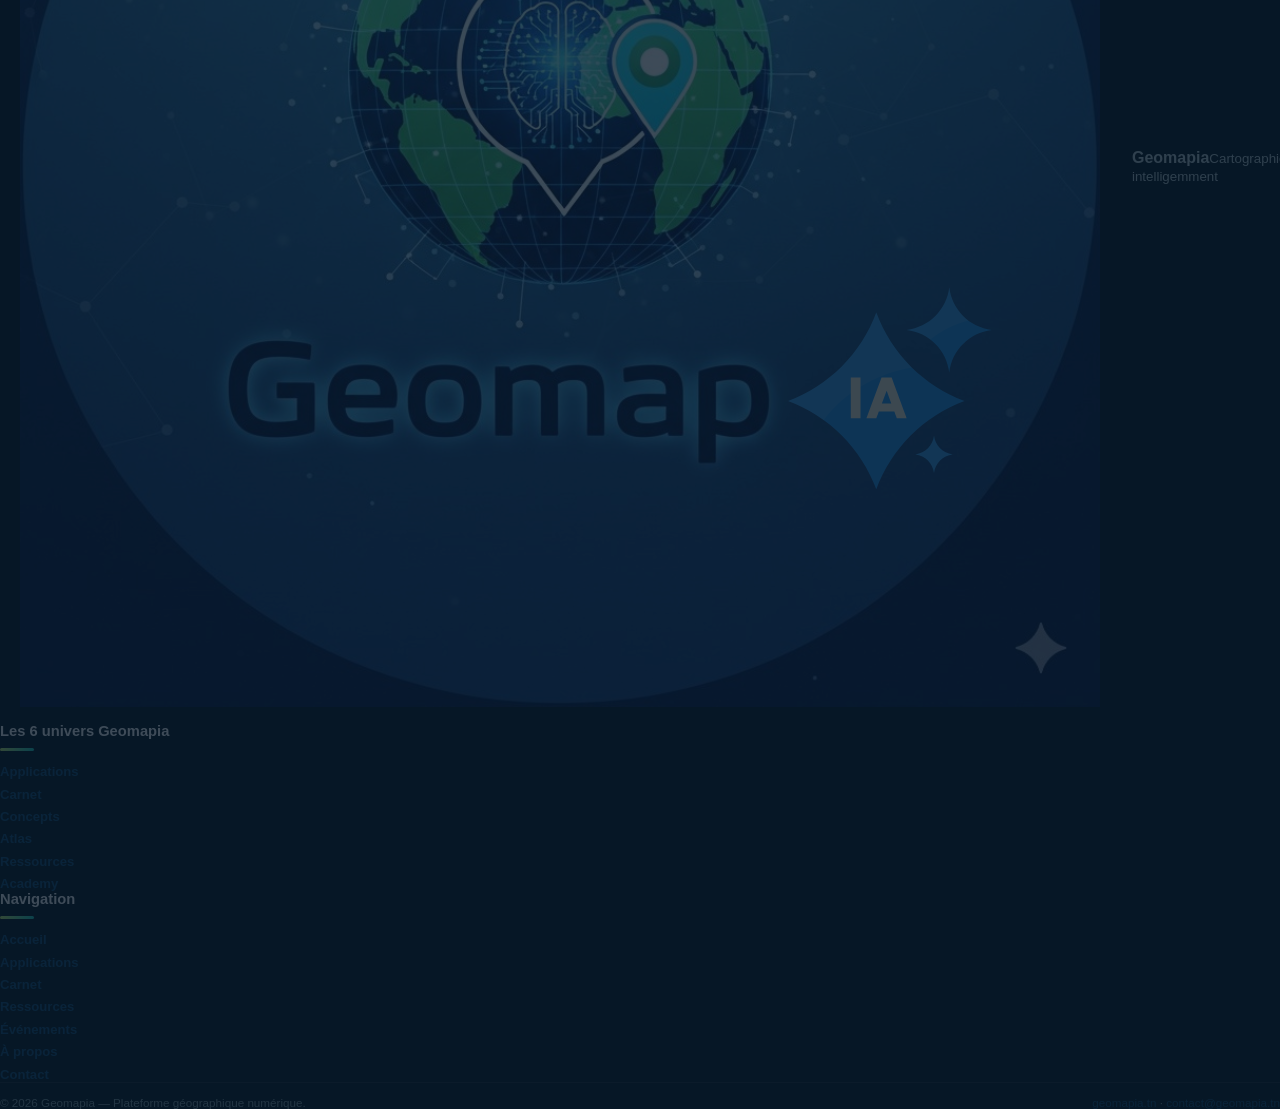
==== commit 34f617ad: "Add files via upload" ====
--- a/index.html
+++ b/index.html
@@ -14,8 +14,8 @@
     <script src="./app.js?v=20260805-tooltip-2" defer></script>
     <script src="./analytics.js?v=20260730-1" defer></script>
     <script src="./tour.js?v=20260730-3" defer></script>
-      <link rel="stylesheet" href="./geomapia-parent-shell.css?v=20260805-banner-fix-1" />
-    <script src="./geomapia-parent-shell.js?v=20260805-1" defer></script>
+      <link rel="stylesheet" href="./geomapia-parent-shell.css?v=20260922-events-2" />
+    <script src="./geomapia-parent-shell.js?v=20260922-events-2" defer></script>
   </head>
   <body>
       <header class="masthead">
--- a/geomapia-parent-shell.css
+++ b/geomapia-parent-shell.css
@@ -629,3 +629,47 @@
     font-size: 17px !important;
   }
 }
+
+
+/* Mise à jour 2026-09-22 — footer Geomapia Concepts aligné sur la navigation centrale */
+.gpc-platform-footer__inner--expanded {
+  grid-template-columns: minmax(220px, 1fr) minmax(190px, .8fr) minmax(170px, .7fr);
+  align-items: start;
+  padding: 2rem 0 1.2rem;
+}
+.gpc-platform-footer__section h3 {
+  margin: 0 0 .85rem;
+  color: #fff;
+  font-size: .92rem;
+  font-weight: 850;
+}
+.gpc-platform-footer__section h3::after {
+  content: "";
+  display: block;
+  width: 34px;
+  height: 3px;
+  margin-top: .55rem;
+  border-radius: 999px;
+  background: linear-gradient(90deg, var(--gpc-lime), #1ad2c4);
+}
+.gpc-platform-footer__list {
+  display: grid;
+  gap: .46rem;
+}
+.gpc-platform-footer__list a {
+  width: fit-content;
+  color: #b9cbcf;
+  text-decoration: none;
+  font-size: .82rem;
+  font-weight: 700;
+}
+.gpc-platform-footer__list a:hover,
+.gpc-platform-footer__list a[aria-current="page"] { color: var(--gpc-lime); }
+@media (max-width: 860px) {
+  .gpc-platform-footer__inner--expanded { grid-template-columns: 1fr 1fr; }
+  .gpc-platform-footer__brand { grid-column: 1 / -1; }
+}
+@media (max-width: 560px) {
+  .gpc-platform-footer__inner--expanded { grid-template-columns: 1fr; }
+  .gpc-platform-footer__brand { grid-column: auto; }
+}
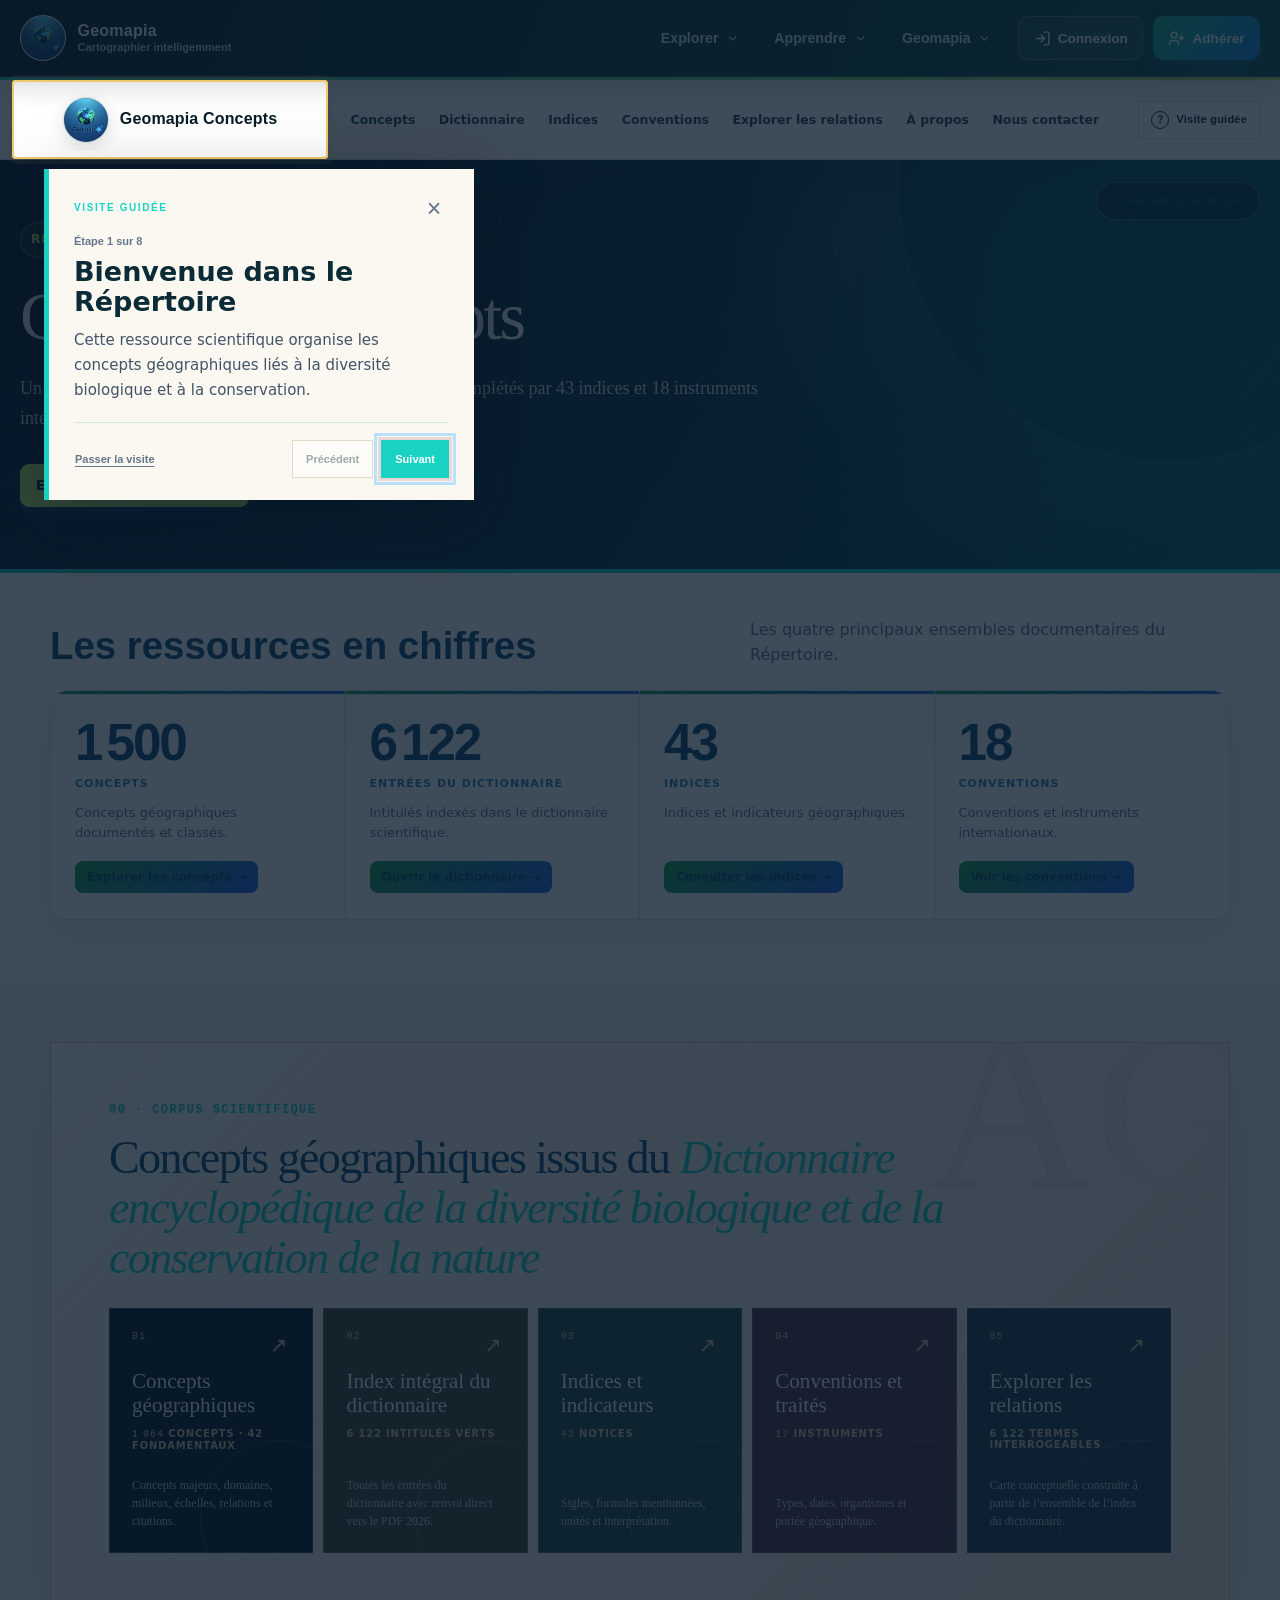
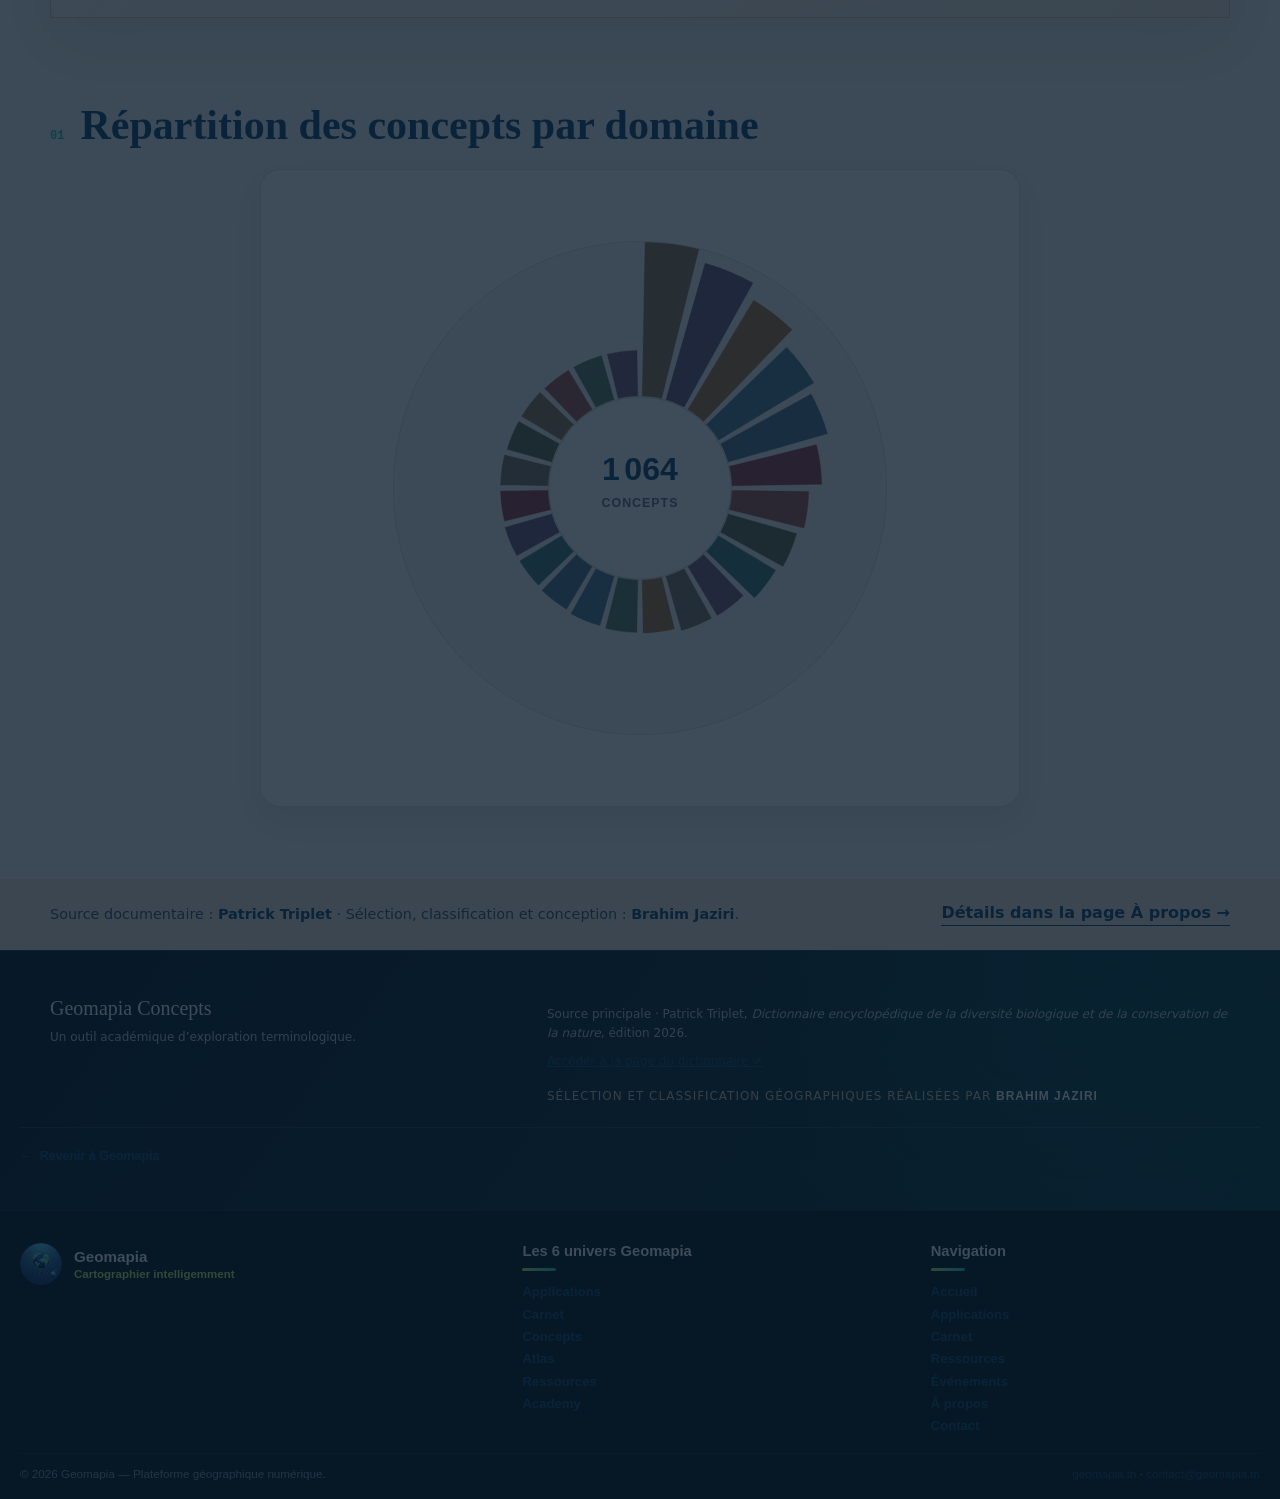
==== commit aefe8282: "Add files via upload" ====
--- a/index.html
+++ b/index.html
@@ -14,8 +14,8 @@
     <script src="./app.js?v=20260805-tooltip-2" defer></script>
     <script src="./analytics.js?v=20260730-1" defer></script>
     <script src="./tour.js?v=20260730-3" defer></script>
-      <link rel="stylesheet" href="./geomapia-parent-shell.css?v=20260922-events-2" />
-    <script src="./geomapia-parent-shell.js?v=20260922-events-2" defer></script>
+      <link rel="stylesheet" href="./geomapia-parent-shell.css?v=20260922-events-3" />
+    <script src="./geomapia-parent-shell.js?v=20260922-events-3" defer></script>
   </head>
   <body>
       <header class="masthead">
